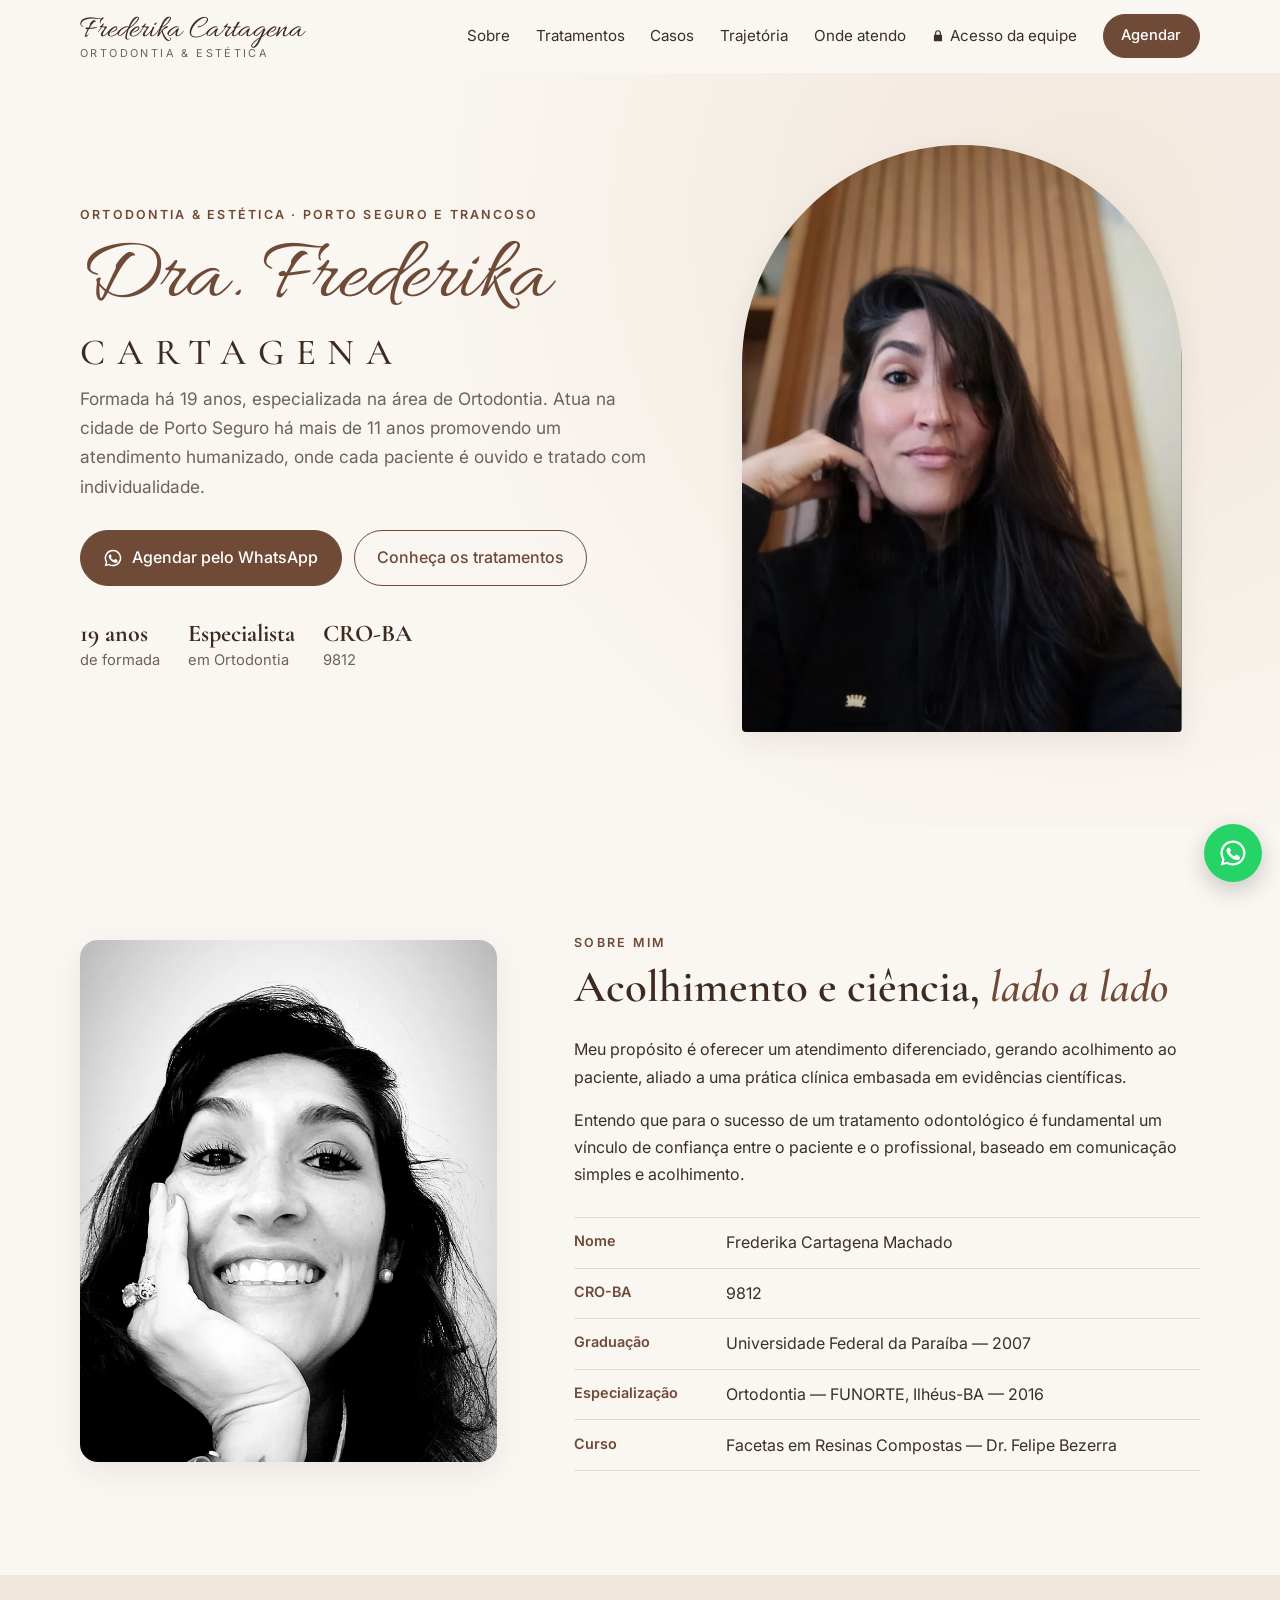
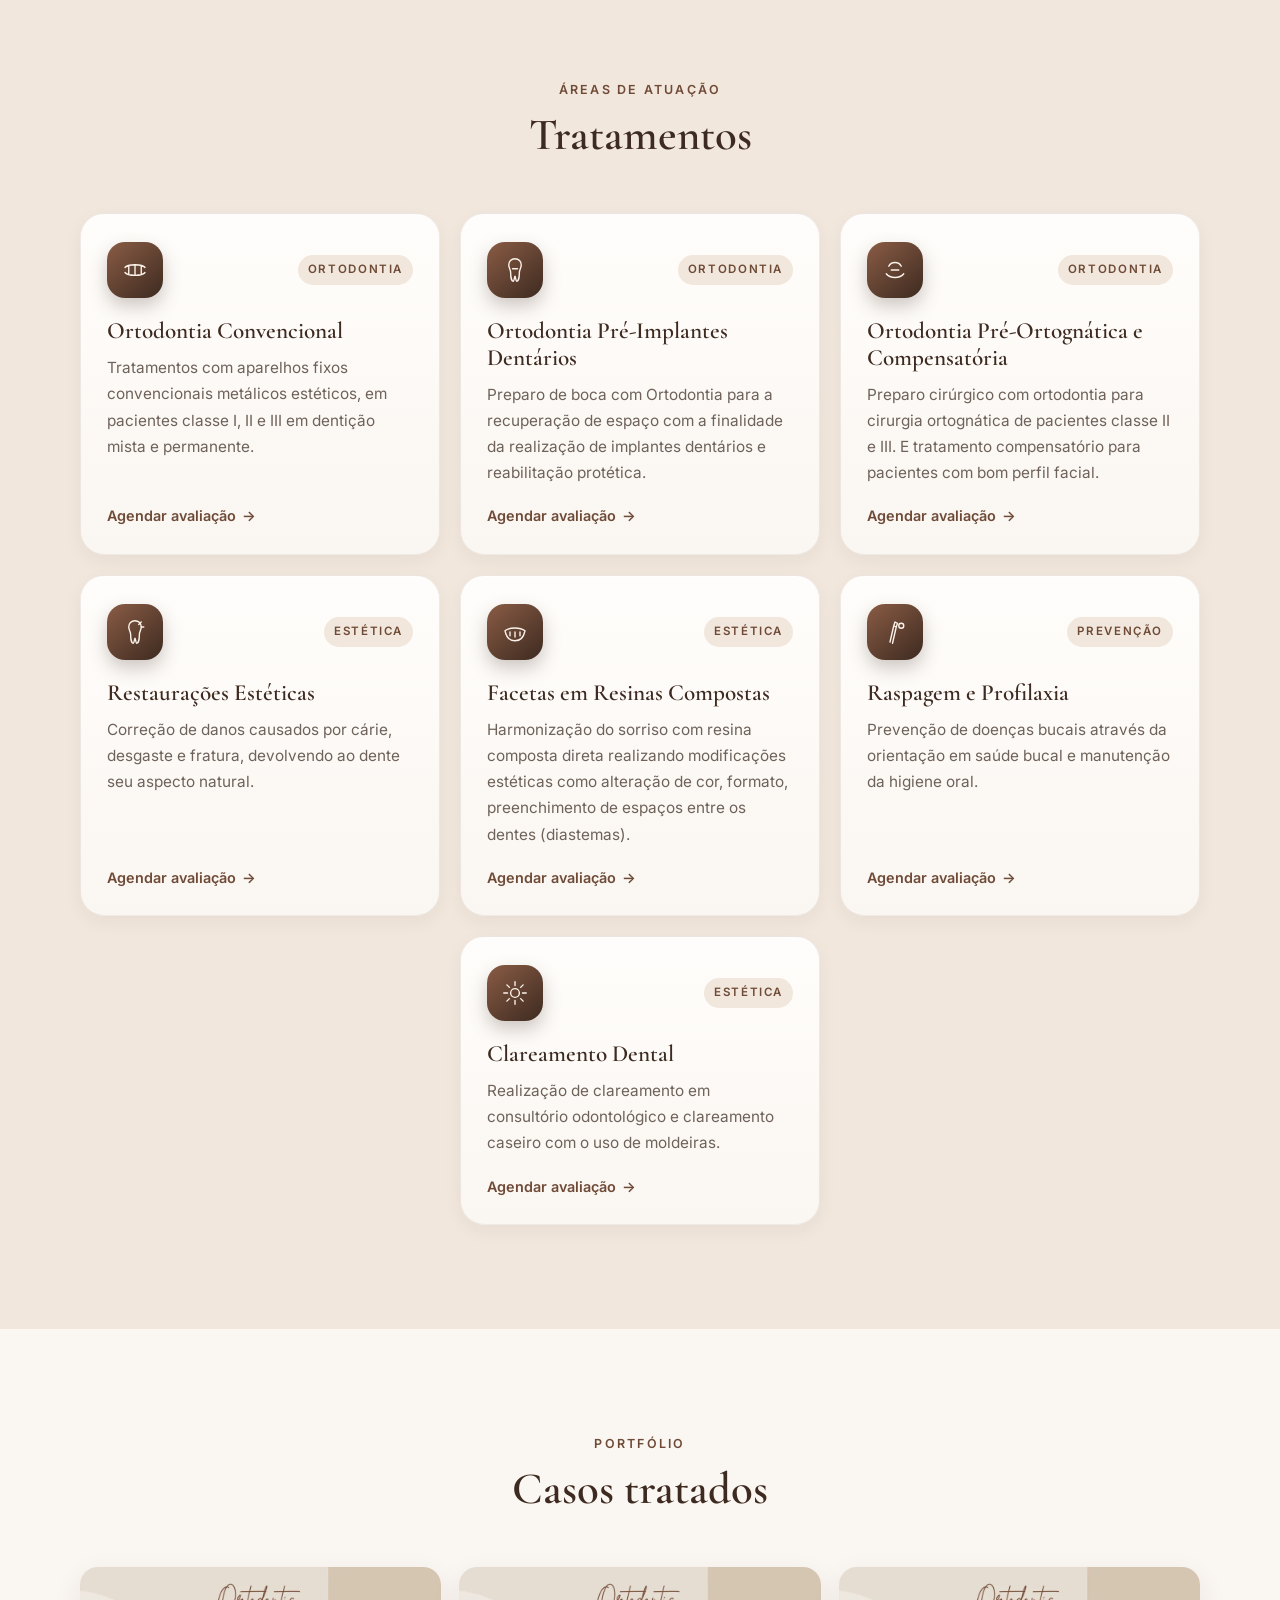
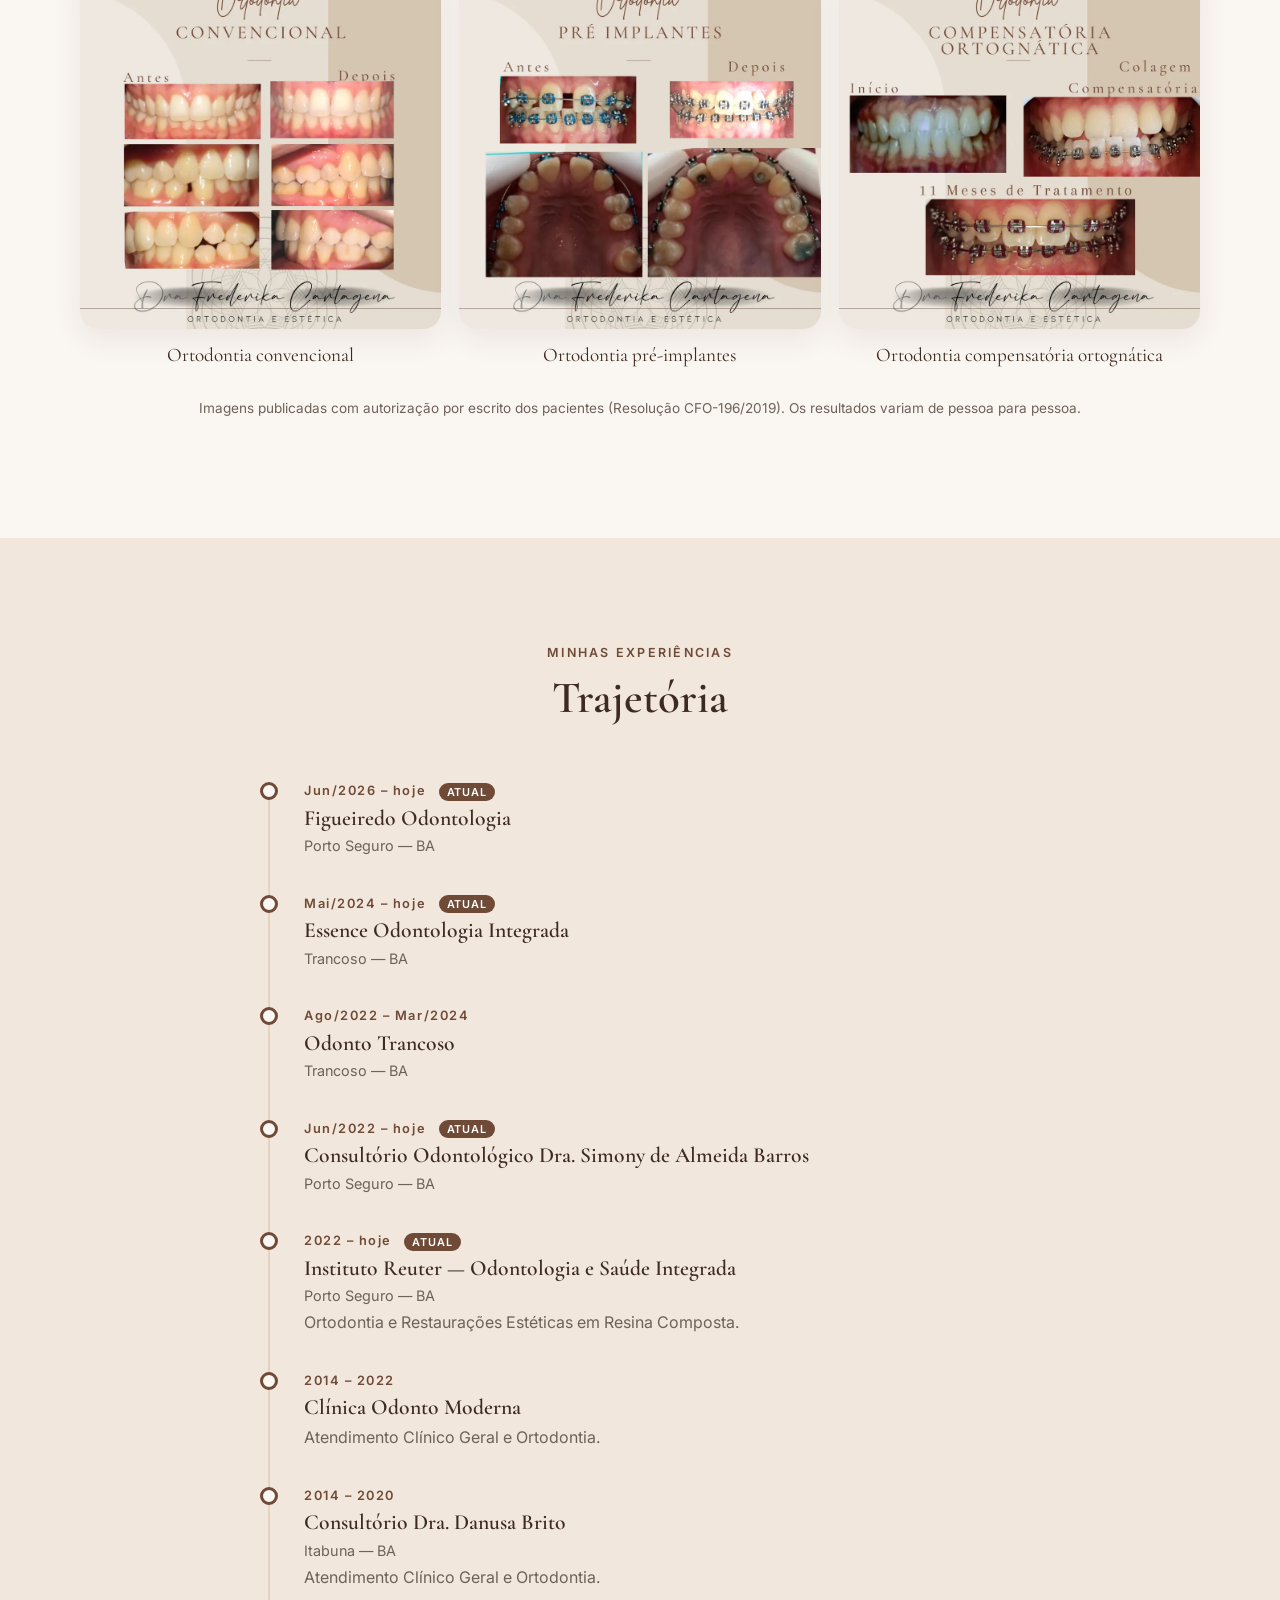
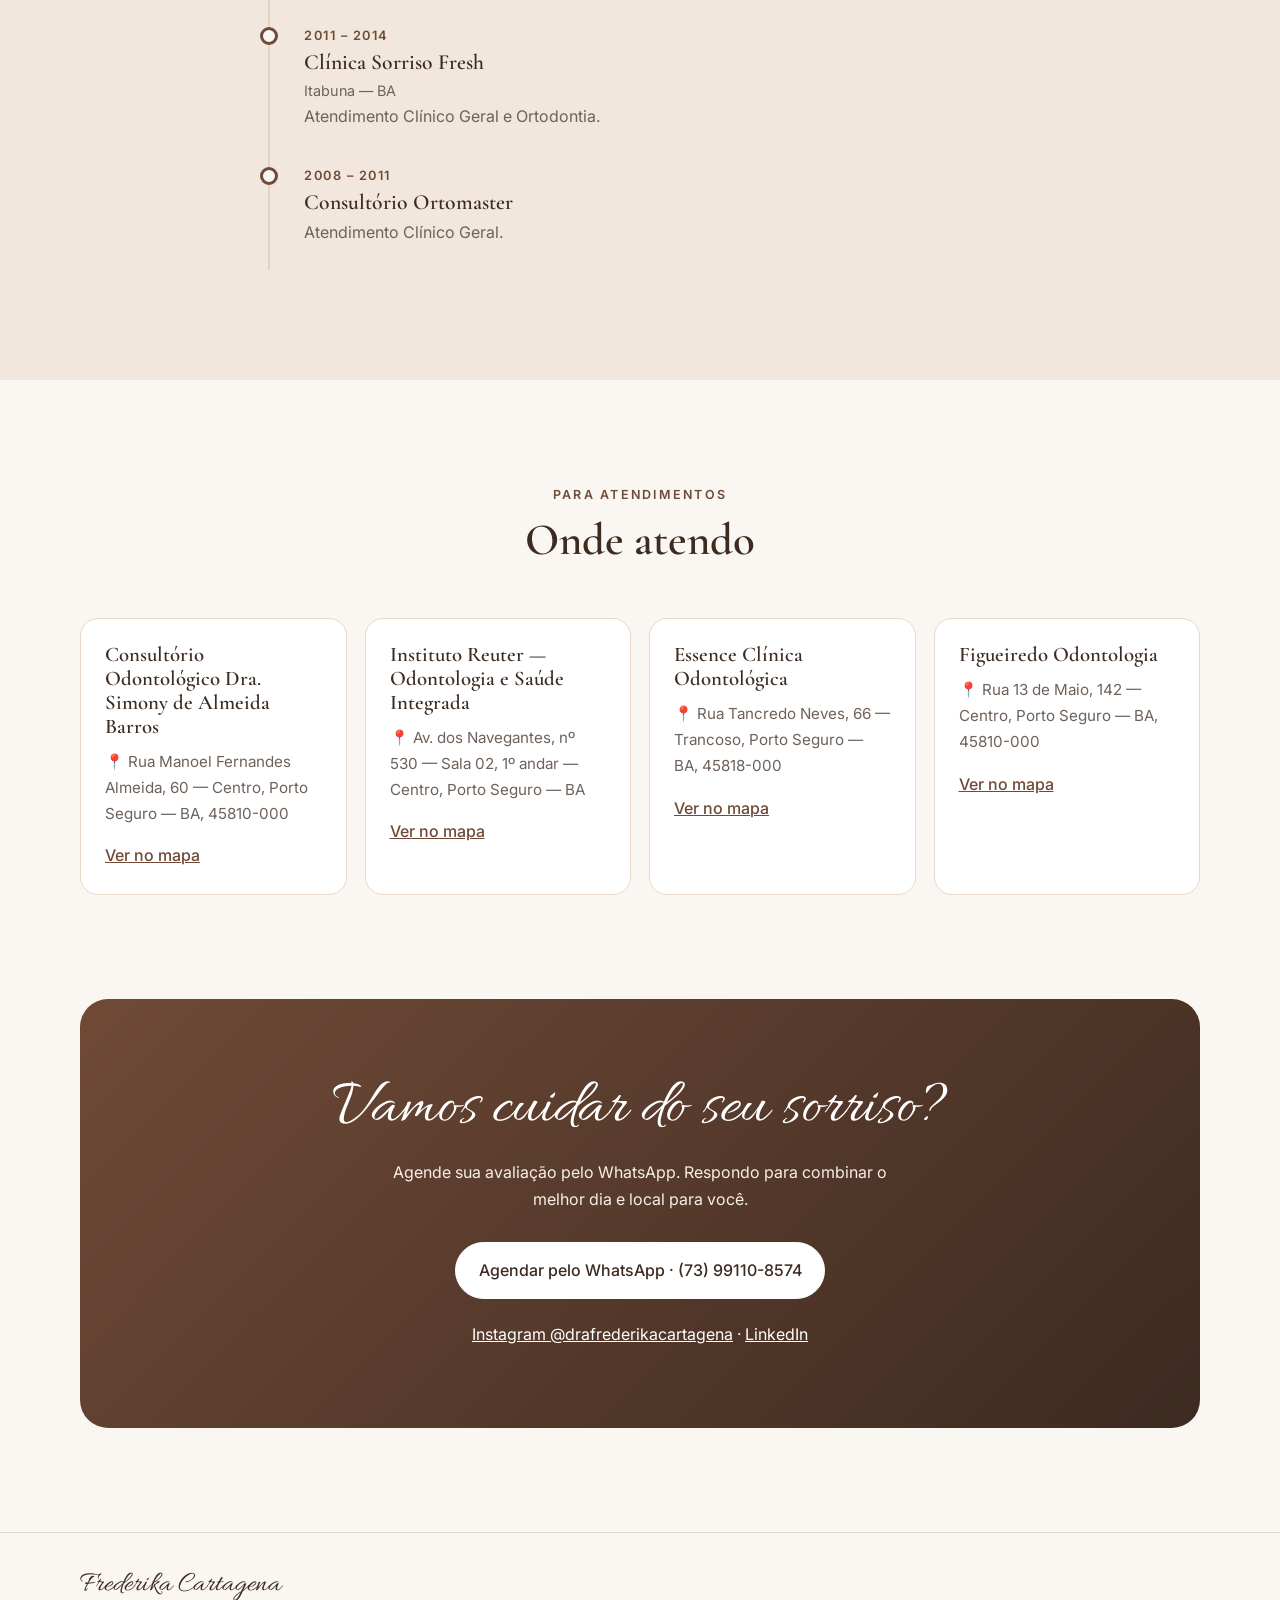
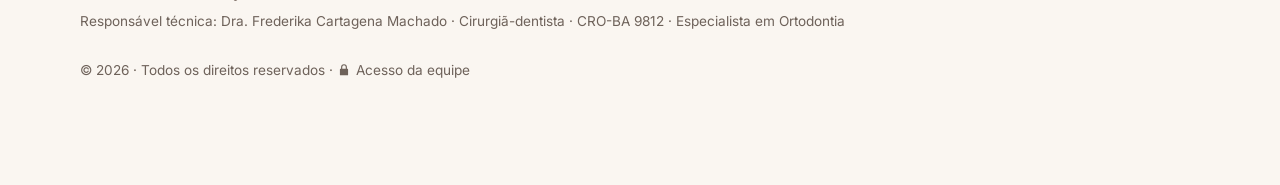
==== index.html @ 62ea7828 "Trajetória: Figueiredo Odontologia; sem telefone do Instituto Reuter" ====
<!doctype html>
<html lang="pt-BR">
  <head>
    <meta charset="utf-8" />
    <meta name="viewport" content="width=device-width, initial-scale=1" />
    <title>Dra. Frederika Cartagena — Ortodontia e Estética em Porto Seguro</title>
    <meta
      name="description"
      content="Ortodontista em Porto Seguro e Trancoso (BA). Aparelhos fixos, ortodontia pré-implantes e pré-ortognática, facetas em resina, clareamento. Atendimento humanizado. Agende pelo WhatsApp."
    />
    <link rel="canonical" href="https://www.drafrederika.com.br/" />
    <meta property="og:type" content="website" />
    <meta property="og:locale" content="pt_BR" />
    <meta property="og:title" content="Dra. Frederika Cartagena — Ortodontia e Estética" />
    <meta property="og:description" content="Atendimento humanizado em ortodontia e estética em Porto Seguro e Trancoso (BA)." />
    <meta property="og:url" content="https://www.drafrederika.com.br/" />
    <meta property="og:image" content="https://www.drafrederika.com.br/assets/img/retrato-topo.jpg" />
    <meta name="theme-color" content="#f4ece3" />
    <link rel="icon" href="favicon.svg" type="image/svg+xml" />
    <link rel="preconnect" href="https://fonts.googleapis.com" />
    <link rel="preconnect" href="https://fonts.gstatic.com" crossorigin />
    <link
      href="https://fonts.googleapis.com/css2?family=Allura&family=Cormorant+Garamond:wght@500;600&family=Inter:wght@400;500;600&display=swap"
      rel="stylesheet"
    />
    <link rel="stylesheet" href="assets/css/style.css" />
    <script type="application/ld+json">
      {
        "@context": "https://schema.org",
        "@type": "Dentist",
        "name": "Dra. Frederika Cartagena — Ortodontia e Estética",
        "url": "https://www.drafrederika.com.br/",
        "image": "https://www.drafrederika.com.br/assets/img/retrato-topo.jpg",
        "telephone": "+55-73-99110-8574",
        "areaServed": ["Porto Seguro - BA", "Trancoso - BA"],
        "medicalSpecialty": "Orthodontic",
        "sameAs": [
          "https://www.instagram.com/drafrederikacartagena/",
          "https://www.linkedin.com/in/frederika-cartagena-machado-b78414239"
        ]
      }
    </script>
  </head>
  <body>
    <a class="skip" href="#conteudo">Pular para o conteúdo</a>

    <header class="topo" id="topo">
      <div class="container topo__linha">
        <a href="#inicio" class="marca" aria-label="Dra. Frederika Cartagena — início">
          <span class="marca__nome">Frederika Cartagena</span>
          <span class="marca__area">Ortodontia &amp; Estética</span>
        </a>
        <button class="menu-botao" aria-expanded="false" aria-controls="menu" aria-label="Abrir menu">
          <span></span><span></span><span></span>
        </button>
        <nav id="menu" class="menu" aria-label="Menu principal">
          <a href="#sobre">Sobre</a>
          <a href="#tratamentos">Tratamentos</a>
          <a href="#casos">Casos</a>
          <a href="#trajetoria">Trajetória</a>
          <a href="#onde-atendo">Onde atendo</a>
          <a class="menu__equipe" href="https://app.drafrederika.com.br" title="Sistema interno do consultório"><svg aria-hidden="true" viewBox="0 0 24 24" class="icone-cadeado"><path d="M7 10V7a5 5 0 0 1 10 0v3h1a1 1 0 0 1 1 1v9a1 1 0 0 1-1 1H6a1 1 0 0 1-1-1v-9a1 1 0 0 1 1-1h1Zm2 0h6V7a3 3 0 0 0-6 0v3Z"/></svg><span>Acesso da equipe</span></a>
          <a class="botao botao--pequeno" href="https://wa.me/5573991108574?text=Ol%C3%A1%2C%20Dra.%20Frederika!%20Gostaria%20de%20agendar%20uma%20avalia%C3%A7%C3%A3o." target="_blank" rel="noopener">Agendar</a>
        </nav>
      </div>
    </header>

    <main id="conteudo">
      <!-- Início -->
      <section class="hero" id="inicio">
        <div class="container hero__grade">
          <div class="hero__texto">
            <p class="sobretitulo">Ortodontia &amp; Estética · Porto Seguro e Trancoso</p>
            <h1>
              <span class="script">Dra. Frederika</span>
              <span class="hero__sobrenome">Cartagena</span>
            </h1>
            <p class="hero__lead">
              Formada há 19 anos, especializada na área de Ortodontia. Atua na cidade de Porto Seguro há mais de 11 anos
              promovendo um atendimento humanizado, onde cada paciente é ouvido e tratado com individualidade.
            </p>
            <div class="hero__acoes">
              <a class="botao" href="https://wa.me/5573991108574?text=Ol%C3%A1%2C%20Dra.%20Frederika!%20Gostaria%20de%20agendar%20uma%20avalia%C3%A7%C3%A3o." target="_blank" rel="noopener">
                <svg aria-hidden="true" viewBox="0 0 24 24"><path d="M12 2a10 10 0 0 0-8.6 15.1L2 22l5-1.3A10 10 0 1 0 12 2Zm0 18.2a8.2 8.2 0 0 1-4.2-1.1l-.3-.2-3 .8.8-2.9-.2-.3A8.2 8.2 0 1 1 12 20.2Zm4.5-6.1c-.2-.1-1.5-.7-1.7-.8-.2-.1-.4-.1-.6.1l-.8 1c-.1.2-.3.2-.5.1a6.7 6.7 0 0 1-3.3-2.9c-.2-.4.2-.4.7-1.3.1-.2 0-.3 0-.4l-.8-1.8c-.2-.5-.4-.4-.6-.4h-.5a1 1 0 0 0-.7.3 3 3 0 0 0-.9 2.2 5.2 5.2 0 0 0 1.1 2.8 11.9 11.9 0 0 0 4.6 4c1.7.7 2.3.8 3.2.7.5-.1 1.5-.6 1.8-1.2.2-.6.2-1.1.1-1.2l-.4-.2Z" /></svg>
                Agendar pelo WhatsApp
              </a>
              <a class="botao botao--contorno" href="#tratamentos">Conheça os tratamentos</a>
            </div>
            <ul class="selos" aria-label="Destaques">
              <li><strong>19 anos</strong> de formada</li>
              <li><strong>Especialista</strong> em Ortodontia</li>
              <li><strong>CRO-BA</strong> 9812</li>
            </ul>
          </div>
          <figure class="hero__foto">
            <picture>
              <source srcset="assets/img/retrato-topo.webp" type="image/webp" />
              <img src="assets/img/retrato-topo.jpg" alt="Dra. Frederika Cartagena sorrindo" width="900" height="1203" fetchpriority="high" />
            </picture>
          </figure>
        </div>
      </section>

      <!-- Sobre -->
      <section class="secao" id="sobre">
        <div class="container sobre__grade">
          <figure class="sobre__foto">
            <img src="assets/img/retrato-sobre.webp" alt="Retrato em preto e branco da Dra. Frederika" width="800" height="1316" loading="lazy" />
          </figure>
          <div>
            <p class="sobretitulo">Sobre mim</p>
            <h2>Acolhimento e ciência, <em>lado a lado</em></h2>
            <p>
              Meu propósito é oferecer um atendimento diferenciado, gerando acolhimento ao paciente, aliado a uma prática
              clínica embasada em evidências científicas.
            </p>
            <p>
              Entendo que para o sucesso de um tratamento odontológico é fundamental um vínculo de confiança entre o
              paciente e o profissional, baseado em comunicação simples e acolhimento.
            </p>
            <dl class="credenciais">
              <div><dt>Nome</dt><dd>Frederika Cartagena Machado</dd></div>
              <div><dt>CRO-BA</dt><dd>9812</dd></div>
              <div><dt>Graduação</dt><dd>Universidade Federal da Paraíba — 2007</dd></div>
              <div><dt>Especialização</dt><dd>Ortodontia — FUNORTE, Ilhéus-BA — 2016</dd></div>
              <div><dt>Curso</dt><dd>Facetas em Resinas Compostas — Dr. Felipe Bezerra</dd></div>
            </dl>
          </div>
        </div>
      </section>

      <!-- Tratamentos -->
      <section class="secao secao--areia" id="tratamentos">
        <div class="container">
          <header class="secao__cabecalho">
            <p class="sobretitulo">Áreas de atuação</p>
            <h2>Tratamentos</h2>
          </header>
          <ul class="cartoes">
            <li class="cartao">
              <div class="cartao__topo">
                <span class="cartao__chip"><svg class="cartao__icone" aria-hidden="true" viewBox="0 0 48 48"><path d="M8 20c4-6 28-6 32 0M8 28c4 6 28 6 32 0M14 18v12M24 17v14M34 18v12" /></svg></span>
                <span class="cartao__tag">Ortodontia</span>
              </div>
              <h3>Ortodontia Convencional</h3>
              <p>Tratamentos com aparelhos fixos convencionais metálicos estéticos, em pacientes classe I, II e III em dentição mista e permanente.</p>
              <a class="cartao__link" href="https://wa.me/5573991108574?text=Ol%C3%A1%2C%20Dra.%20Frederika%21%20Gostaria%20de%20agendar%20uma%20avalia%C3%A7%C3%A3o%20para%20Ortodontia%20Convencional." target="_blank" rel="noopener">Agendar avaliação <span aria-hidden="true">→</span></a>
            </li>
            <li class="cartao">
              <div class="cartao__topo">
                <span class="cartao__chip"><svg class="cartao__icone" aria-hidden="true" viewBox="0 0 48 48"><path d="M24 6c-6 0-10 4-10 10 0 5 3 7 3 12 0 8 2 14 4 14s2-8 3-8 1 8 3 8 4-6 4-14c0-5 3-7 3-12 0-6-4-10-10-10Z" /><path d="M20 22h8" /></svg></span>
                <span class="cartao__tag">Ortodontia</span>
              </div>
              <h3>Ortodontia Pré-Implantes Dentários</h3>
              <p>Preparo de boca com Ortodontia para a recuperação de espaço com a finalidade da realização de implantes dentários e reabilitação protética.</p>
              <a class="cartao__link" href="https://wa.me/5573991108574?text=Ol%C3%A1%2C%20Dra.%20Frederika%21%20Gostaria%20de%20agendar%20uma%20avalia%C3%A7%C3%A3o%20para%20Ortodontia%20Pr%C3%A9-Implantes%20Dent%C3%A1rios." target="_blank" rel="noopener">Agendar avaliação <span aria-hidden="true">→</span></a>
            </li>
            <li class="cartao">
              <div class="cartao__topo">
                <span class="cartao__chip"><svg class="cartao__icone" aria-hidden="true" viewBox="0 0 48 48"><path d="M10 30c6 8 22 8 28 0M14 18c2-4 6-6 10-6s8 2 10 6M18 24h12" /></svg></span>
                <span class="cartao__tag">Ortodontia</span>
              </div>
              <h3>Ortodontia Pré-Ortognática e Compensatória</h3>
              <p>Preparo cirúrgico com ortodontia para cirurgia ortognática de pacientes classe II e III. E tratamento compensatório para pacientes com bom perfil facial.</p>
              <a class="cartao__link" href="https://wa.me/5573991108574?text=Ol%C3%A1%2C%20Dra.%20Frederika%21%20Gostaria%20de%20agendar%20uma%20avalia%C3%A7%C3%A3o%20para%20Ortodontia%20Pr%C3%A9-Ortogn%C3%A1tica%20e%20Compensat%C3%B3ria." target="_blank" rel="noopener">Agendar avaliação <span aria-hidden="true">→</span></a>
            </li>
            <li class="cartao">
              <div class="cartao__topo">
                <span class="cartao__chip"><svg class="cartao__icone" aria-hidden="true" viewBox="0 0 48 48"><path d="M24 6c-6 0-10 4-10 10 0 5 3 7 3 12 0 8 2 14 4 14s2-8 3-8 1 8 3 8 4-6 4-14c0-5 3-7 3-12 0-6-4-10-10-10Z" /><path d="M30 12l4-4M34 16h4" /></svg></span>
                <span class="cartao__tag">Estética</span>
              </div>
              <h3>Restaurações Estéticas</h3>
              <p>Correção de danos causados por cárie, desgaste e fratura, devolvendo ao dente seu aspecto natural.</p>
              <a class="cartao__link" href="https://wa.me/5573991108574?text=Ol%C3%A1%2C%20Dra.%20Frederika%21%20Gostaria%20de%20agendar%20uma%20avalia%C3%A7%C3%A3o%20para%20Restaura%C3%A7%C3%B5es%20Est%C3%A9ticas." target="_blank" rel="noopener">Agendar avaliação <span aria-hidden="true">→</span></a>
            </li>
            <li class="cartao">
              <div class="cartao__topo">
                <span class="cartao__chip"><svg class="cartao__icone" aria-hidden="true" viewBox="0 0 48 48"><path d="M8 22c8-6 24-6 32 0-2 10-8 16-16 16S10 32 8 22Z" /><path d="M16 24v6M24 24v8M32 24v6" /></svg></span>
                <span class="cartao__tag">Estética</span>
              </div>
              <h3>Facetas em Resinas Compostas</h3>
              <p>Harmonização do sorriso com resina composta direta realizando modificações estéticas como alteração de cor, formato, preenchimento de espaços entre os dentes (diastemas).</p>
              <a class="cartao__link" href="https://wa.me/5573991108574?text=Ol%C3%A1%2C%20Dra.%20Frederika%21%20Gostaria%20de%20agendar%20uma%20avalia%C3%A7%C3%A3o%20para%20Facetas%20em%20Resinas%20Compostas." target="_blank" rel="noopener">Agendar avaliação <span aria-hidden="true">→</span></a>
            </li>
            <li class="cartao">
              <div class="cartao__topo">
                <span class="cartao__chip"><svg class="cartao__icone" aria-hidden="true" viewBox="0 0 48 48"><path d="M16 40l6-26 4 2-6 26M22 14l2-6 4 2-2 6" /><circle cx="34" cy="14" r="4" /></svg></span>
                <span class="cartao__tag">Prevenção</span>
              </div>
              <h3>Raspagem e Profilaxia</h3>
              <p>Prevenção de doenças bucais através da orientação em saúde bucal e manutenção da higiene oral.</p>
              <a class="cartao__link" href="https://wa.me/5573991108574?text=Ol%C3%A1%2C%20Dra.%20Frederika%21%20Gostaria%20de%20agendar%20uma%20avalia%C3%A7%C3%A3o%20para%20Raspagem%20e%20Profilaxia." target="_blank" rel="noopener">Agendar avaliação <span aria-hidden="true">→</span></a>
            </li>
            <li class="cartao">
              <div class="cartao__topo">
                <span class="cartao__chip"><svg class="cartao__icone" aria-hidden="true" viewBox="0 0 48 48"><path d="M24 6v6M24 36v6M6 24h6M36 24h6M11 11l4 4M33 33l4 4M37 11l-4 4M15 33l-4 4" /><circle cx="24" cy="24" r="7" /></svg></span>
                <span class="cartao__tag">Estética</span>
              </div>
              <h3>Clareamento Dental</h3>
              <p>Realização de clareamento em consultório odontológico e clareamento caseiro com o uso de moldeiras.</p>
              <a class="cartao__link" href="https://wa.me/5573991108574?text=Ol%C3%A1%2C%20Dra.%20Frederika%21%20Gostaria%20de%20agendar%20uma%20avalia%C3%A7%C3%A3o%20para%20Clareamento%20Dental." target="_blank" rel="noopener">Agendar avaliação <span aria-hidden="true">→</span></a>
            </li>
          </ul>
        </div>
      </section>

      <!-- Casos -->
      <section class="secao" id="casos">
        <div class="container">
          <header class="secao__cabecalho">
            <p class="sobretitulo">Portfólio</p>
            <h2>Casos tratados</h2>
          </header>
          <div class="galeria">
            <figure>
              <img src="assets/img/caso-1.webp" alt="Antes e depois — Ortodontia convencional" width="900" height="900" loading="lazy" />
              <figcaption>Ortodontia convencional</figcaption>
            </figure>
            <figure>
              <img src="assets/img/caso-2.webp" alt="Antes e depois — Ortodontia pré-implantes" width="900" height="900" loading="lazy" />
              <figcaption>Ortodontia pré-implantes</figcaption>
            </figure>
            <figure>
              <img src="assets/img/caso-3.webp" alt="Início e 11 meses de tratamento — Ortodontia compensatória ortognática" width="900" height="900" loading="lazy" />
              <figcaption>Ortodontia compensatória ortognática</figcaption>
            </figure>
          </div>
          <p class="nota">
            Imagens publicadas com autorização por escrito dos pacientes (Resolução CFO-196/2019). Os resultados variam de
            pessoa para pessoa.
          </p>
        </div>
      </section>

      <!-- Trajetória -->
      <section class="secao secao--areia" id="trajetoria">
        <div class="container">
          <header class="secao__cabecalho">
            <p class="sobretitulo">Minhas experiências</p>
            <h2>Trajetória</h2>
          </header>
          <ol class="linha-tempo">
            <li><span class="linha-tempo__ano">Jun/2026 – hoje <span class="linha-tempo__atual">Atual</span></span><h3>Figueiredo Odontologia</h3><p class="linha-tempo__local">Porto Seguro — BA</p></li>
            <li><span class="linha-tempo__ano">Mai/2024 – hoje <span class="linha-tempo__atual">Atual</span></span><h3>Essence Odontologia Integrada</h3><p class="linha-tempo__local">Trancoso — BA</p></li>
            <li><span class="linha-tempo__ano">Ago/2022 – Mar/2024</span><h3>Odonto Trancoso</h3><p class="linha-tempo__local">Trancoso — BA</p></li>
            <li><span class="linha-tempo__ano">Jun/2022 – hoje <span class="linha-tempo__atual">Atual</span></span><h3>Consultório Odontológico Dra. Simony de Almeida Barros</h3><p class="linha-tempo__local">Porto Seguro — BA</p></li>
            <li><span class="linha-tempo__ano">2022 – hoje <span class="linha-tempo__atual">Atual</span></span><h3>Instituto Reuter — Odontologia e Saúde Integrada</h3><p class="linha-tempo__local">Porto Seguro — BA</p><p>Ortodontia e Restaurações Estéticas em Resina Composta.</p></li>
            <li><span class="linha-tempo__ano">2014 – 2022</span><h3>Clínica Odonto Moderna</h3><p>Atendimento Clínico Geral e Ortodontia.</p></li>
            <li><span class="linha-tempo__ano">2014 – 2020</span><h3>Consultório Dra. Danusa Brito</h3><p class="linha-tempo__local">Itabuna — BA</p><p>Atendimento Clínico Geral e Ortodontia.</p></li>
            <li><span class="linha-tempo__ano">2011 – 2014</span><h3>Clínica Sorriso Fresh</h3><p class="linha-tempo__local">Itabuna — BA</p><p>Atendimento Clínico Geral e Ortodontia.</p></li>
            <li><span class="linha-tempo__ano">2008 – 2011</span><h3>Consultório Ortomaster</h3><p>Atendimento Clínico Geral.</p></li>
          </ol>
        </div>
      </section>

      <!-- Onde atendo -->
      <section class="secao" id="onde-atendo">
        <div class="container">
          <header class="secao__cabecalho">
            <p class="sobretitulo">Para atendimentos</p>
            <h2>Onde atendo</h2>
          </header>
          <ul class="clinicas">
            <li class="clinica">
              <h3>Consultório Odontológico Dra. Simony de Almeida Barros</h3>
              <p class="clinica__local">Rua Manoel Fernandes Almeida, 60 — Centro, Porto Seguro — BA, 45810-000</p>
              <a class="clinica__mapa" href="https://www.google.com/maps/search/?api=1&amp;query=Rua+Manoel+Fernandes+Almeida,+60,+Centro,+Porto+Seguro+BA" target="_blank" rel="noopener">Ver no mapa</a>
            </li>
            <li class="clinica">
              <h3>Instituto Reuter — Odontologia e Saúde Integrada</h3>
              <p class="clinica__local">Av. dos Navegantes, nº 530 — Sala 02, 1º andar — Centro, Porto Seguro — BA</p>
              <a class="clinica__mapa" href="https://www.google.com/maps/search/?api=1&amp;query=Av.+dos+Navegantes,+530,+Centro,+Porto+Seguro+BA" target="_blank" rel="noopener">Ver no mapa</a>
            </li>
            <li class="clinica">
              <h3>Essence Clínica Odontológica</h3>
              <p class="clinica__local">Rua Tancredo Neves, 66 — Trancoso, Porto Seguro — BA, 45818-000</p>
              <a class="clinica__mapa" href="https://www.google.com/maps/search/?api=1&amp;query=Rua+Tancredo+Neves,+66,+Trancoso,+Porto+Seguro+BA" target="_blank" rel="noopener">Ver no mapa</a>
            </li>
            <li class="clinica">
              <h3>Figueiredo Odontologia</h3>
              <p class="clinica__local">Rua 13 de Maio, 142 — Centro, Porto Seguro — BA, 45810-000</p>
              <a class="clinica__mapa" href="https://www.google.com/maps/search/?api=1&amp;query=Rua+13+de+Maio,+142,+Centro,+Porto+Seguro+BA" target="_blank" rel="noopener">Ver no mapa</a>
            </li>
          </ul>
        </div>
      </section>

      <!-- Chamada final -->
      <section class="chamada">
        <div class="container chamada__caixa">
          <h2><span class="script">Vamos cuidar do seu sorriso?</span></h2>
          <p>Agende sua avaliação pelo WhatsApp. Respondo para combinar o melhor dia e local para você.</p>
          <a class="botao botao--claro" href="https://wa.me/5573991108574?text=Ol%C3%A1%2C%20Dra.%20Frederika!%20Gostaria%20de%20agendar%20uma%20avalia%C3%A7%C3%A3o." target="_blank" rel="noopener">Agendar pelo WhatsApp · (73) 99110-8574</a>
          <p class="chamada__redes">
            <a href="https://www.instagram.com/drafrederikacartagena/" target="_blank" rel="noopener">Instagram @drafrederikacartagena</a>
            ·
            <a href="https://www.linkedin.com/in/frederika-cartagena-machado-b78414239" target="_blank" rel="noopener">LinkedIn</a>
          </p>
        </div>
      </section>
    </main>

    <footer class="rodape">
      <div class="container rodape__linha">
        <p>
          <span class="script rodape__nome">Frederika Cartagena</span><br />
          Responsável técnica: Dra. Frederika Cartagena Machado · Cirurgiã-dentista · CRO-BA 9812 · Especialista em
          Ortodontia
        </p>
        <p>
          © <span data-ano>2026</span> · Todos os direitos reservados ·
          <a class="rodape__equipe" href="https://app.drafrederika.com.br"><svg aria-hidden="true" viewBox="0 0 24 24" class="icone-cadeado"><path d="M7 10V7a5 5 0 0 1 10 0v3h1a1 1 0 0 1 1 1v9a1 1 0 0 1-1 1H6a1 1 0 0 1-1-1v-9a1 1 0 0 1 1-1h1Zm2 0h6V7a3 3 0 0 0-6 0v3Z"/></svg>Acesso da equipe</a>
        </p>
      </div>
    </footer>

    <a class="whats-flutuante" href="https://wa.me/5573991108574?text=Ol%C3%A1%2C%20Dra.%20Frederika!%20Gostaria%20de%20agendar%20uma%20avalia%C3%A7%C3%A3o." target="_blank" rel="noopener" aria-label="Agendar pelo WhatsApp">
      <svg aria-hidden="true" viewBox="0 0 24 24"><path d="M12 2a10 10 0 0 0-8.6 15.1L2 22l5-1.3A10 10 0 1 0 12 2Zm0 18.2a8.2 8.2 0 0 1-4.2-1.1l-.3-.2-3 .8.8-2.9-.2-.3A8.2 8.2 0 1 1 12 20.2Zm4.5-6.1c-.2-.1-1.5-.7-1.7-.8-.2-.1-.4-.1-.6.1l-.8 1c-.1.2-.3.2-.5.1a6.7 6.7 0 0 1-3.3-2.9c-.2-.4.2-.4.7-1.3.1-.2 0-.3 0-.4l-.8-1.8c-.2-.5-.4-.4-.6-.4h-.5a1 1 0 0 0-.7.3 3 3 0 0 0-.9 2.2 5.2 5.2 0 0 0 1.1 2.8 11.9 11.9 0 0 0 4.6 4c1.7.7 2.3.8 3.2.7.5-.1 1.5-.6 1.8-1.2.2-.6.2-1.1.1-1.2l-.4-.2Z" /></svg>
    </a>

    <script src="assets/js/main.js" defer></script>
  </body>
</html>
---- assets/css/style.css ----
/* Site da Dra. Frederika Cartagena — tons de areia e terracota, como as artes do Instagram dela. */
:root {
  --creme: #faf6f1;
  --areia: #f1e7dc;
  --areia-escura: #e2d2bf;
  --cafe: #6f4a37;
  --cafe-escuro: #3d2a20;
  --texto: #3a2f29;
  --texto-suave: #6e625a;
  --linha: #e6d9cb;
  --raio: 18px;
  --sombra: 0 10px 30px rgb(61 42 32 / 0.08);
  --fonte-titulo: "Cormorant Garamond", Georgia, serif;
  --fonte-script: "Allura", cursive;
  --fonte-texto: "Inter", system-ui, -apple-system, "Segoe UI", sans-serif;
}

*,
*::before,
*::after {
  box-sizing: border-box;
}

html {
  scroll-behavior: smooth;
  scroll-padding-top: 84px;
}

@media (prefers-reduced-motion: reduce) {
  html {
    scroll-behavior: auto;
  }
}

body {
  margin: 0;
  background: var(--creme);
  color: var(--texto);
  font: 400 16px/1.7 var(--fonte-texto);
  -webkit-font-smoothing: antialiased;
}

img {
  display: block;
  max-width: 100%;
  height: auto;
}

a {
  color: var(--cafe);
}

h1,
h2,
h3 {
  font-family: var(--fonte-titulo);
  font-weight: 600;
  color: var(--cafe-escuro);
  line-height: 1.15;
  margin: 0 0 0.5em;
}

h2 {
  font-size: clamp(2rem, 4vw, 2.8rem);
}

h2 em {
  font-style: italic;
  color: var(--cafe);
}

h3 {
  font-size: 1.35rem;
}

p {
  margin: 0 0 1em;
}

.container {
  width: min(1120px, 100% - 40px);
  margin-inline: auto;
}

.script {
  font-family: var(--fonte-script);
  font-weight: 400;
}

.sobretitulo {
  margin: 0 0 0.6rem;
  font-size: 0.78rem;
  font-weight: 600;
  letter-spacing: 0.18em;
  text-transform: uppercase;
  color: var(--cafe);
}

.skip {
  position: absolute;
  left: -999px;
}
.skip:focus {
  left: 16px;
  top: 16px;
  z-index: 100;
  background: #fff;
  padding: 8px 12px;
  border-radius: 8px;
}

/* ───────── Botões ───────── */
.botao {
  display: inline-flex;
  align-items: center;
  gap: 0.55rem;
  padding: 0.85rem 1.4rem;
  border-radius: 999px;
  background: var(--cafe);
  color: #fff;
  font-weight: 500;
  text-decoration: none;
  border: 1px solid var(--cafe);
  transition:
    transform 0.2s,
    background 0.2s;
}
.botao:hover {
  background: var(--cafe-escuro);
  transform: translateY(-1px);
}
.botao svg {
  width: 20px;
  height: 20px;
  fill: currentColor;
}
.botao--contorno {
  background: transparent;
  color: var(--cafe);
}
.botao--contorno:hover {
  background: var(--areia);
}
.botao--pequeno {
  padding: 0.5rem 1.1rem;
  font-size: 0.92rem;
}
.botao--claro {
  background: #fff;
  color: var(--cafe-escuro);
  border-color: #fff;
}
.botao--claro:hover {
  background: var(--areia);
}

/* ───────── Topo ───────── */
.topo {
  position: sticky;
  top: 0;
  z-index: 50;
  background: rgb(250 246 241 / 0.92);
  backdrop-filter: blur(10px);
  border-bottom: 1px solid transparent;
  transition: border-color 0.2s;
}
.topo.rolou {
  border-color: var(--linha);
}
.topo__linha {
  display: flex;
  align-items: center;
  justify-content: space-between;
  min-height: 72px;
}
.marca {
  text-decoration: none;
  line-height: 1;
}
.marca__nome {
  display: block;
  font-family: var(--fonte-script);
  font-size: 2rem;
  color: var(--cafe-escuro);
}
.marca__area {
  display: block;
  font-size: 0.68rem;
  letter-spacing: 0.22em;
  text-transform: uppercase;
  color: var(--texto-suave);
  margin-top: 2px;
}
.menu {
  display: flex;
  align-items: center;
  gap: 1.6rem;
}
.menu a:not(.botao) {
  text-decoration: none;
  color: var(--texto);
  font-size: 0.95rem;
}
.menu a:not(.botao):hover {
  color: var(--cafe);
}
.menu-botao {
  display: none;
  background: none;
  border: 0;
  padding: 10px;
  cursor: pointer;
}
.menu-botao span {
  display: block;
  width: 24px;
  height: 2px;
  margin: 5px 0;
  background: var(--cafe-escuro);
  transition: transform 0.2s;
}

@media (max-width: 1080px) {
  .menu-botao {
    display: block;
  }
  .menu {
    position: absolute;
    inset: 72px 0 auto 0;
    flex-direction: column;
    align-items: stretch;
    gap: 0;
    background: var(--creme);
    border-bottom: 1px solid var(--linha);
    padding: 8px 20px 20px;
    display: none;
  }
  .menu.aberto {
    display: flex;
  }
  .menu a:not(.botao) {
    padding: 12px 0;
    border-bottom: 1px solid var(--linha);
  }
  .menu .botao {
    margin-top: 14px;
    justify-content: center;
  }
}

/* ───────── Início ───────── */
.hero {
  padding: clamp(32px, 6vw, 72px) 0 clamp(48px, 8vw, 96px);
  background: radial-gradient(circle at 85% 20%, var(--areia) 0, transparent 55%);
}
.hero__grade {
  display: grid;
  grid-template-columns: 1.1fr 0.9fr;
  gap: clamp(32px, 5vw, 72px);
  align-items: center;
}
.hero h1 {
  margin-bottom: 0.4em;
}
.hero h1 .script {
  display: block;
  font-size: clamp(3.4rem, 8vw, 5.6rem);
  line-height: 1;
  color: var(--cafe);
}
.hero__sobrenome {
  display: block;
  font-size: clamp(1.6rem, 3.4vw, 2.3rem);
  letter-spacing: 0.32em;
  text-transform: uppercase;
  font-weight: 500;
  margin-top: 0.2em;
}
.hero__lead {
  font-size: 1.08rem;
  color: var(--texto-suave);
  max-width: 36em;
}
.hero__acoes {
  display: flex;
  flex-wrap: wrap;
  gap: 12px;
  margin: 1.8rem 0 2.2rem;
}
.selos {
  list-style: none;
  padding: 0;
  margin: 0;
  display: flex;
  flex-wrap: wrap;
  gap: 10px 28px;
  color: var(--texto-suave);
  font-size: 0.92rem;
}
.selos strong {
  display: block;
  font-family: var(--fonte-titulo);
  font-size: 1.5rem;
  color: var(--cafe-escuro);
  line-height: 1.1;
}
.hero__foto {
  margin: 0;
  justify-self: center;
  width: min(440px, 100%);
}
.hero__foto img {
  width: 100%;
  aspect-ratio: 3 / 4;
  object-fit: cover;
  object-position: 50% 30%;
  border-radius: 999px 999px var(--raio) var(--raio); /* arco, como nas artes */
  box-shadow: var(--sombra);
}

@media (max-width: 860px) {
  .hero__grade {
    grid-template-columns: 1fr;
  }
  .hero__foto {
    order: -1;
    width: min(260px, 70%);
  }
}

/* ───────── Seções ───────── */
.secao {
  padding: clamp(56px, 9vw, 104px) 0;
}
.secao--areia {
  background: var(--areia);
}
.secao__cabecalho {
  text-align: center;
  margin-bottom: clamp(28px, 5vw, 52px);
}

/* Sobre */
.sobre__grade {
  display: grid;
  grid-template-columns: 0.8fr 1.2fr;
  gap: clamp(32px, 6vw, 80px);
  align-items: center;
}
.sobre__foto {
  margin: 0;
}
.sobre__foto img {
  width: 100%;
  aspect-ratio: 4 / 5;
  object-fit: cover;
  object-position: 50% 35%;
  border-radius: var(--raio);
  box-shadow: var(--sombra);
}
.credenciais {
  margin: 1.8rem 0 0;
  display: grid;
  gap: 0;
  border-top: 1px solid var(--linha);
}
.credenciais div {
  display: grid;
  grid-template-columns: 140px 1fr;
  gap: 12px;
  padding: 0.7rem 0;
  border-bottom: 1px solid var(--linha);
}
.credenciais dt {
  font-weight: 600;
  color: var(--cafe);
  font-size: 0.9rem;
}
.credenciais dd {
  margin: 0;
}
@media (max-width: 760px) {
  .sobre__grade {
    grid-template-columns: 1fr;
  }
  .sobre__foto {
    max-width: 360px;
  }
  .credenciais div {
    grid-template-columns: 1fr;
    gap: 0;
  }
}

/* Tratamentos — cartões com faixa de cor, ícone em destaque e chamada para agendar */
.cartoes {
  list-style: none;
  margin: 0;
  padding: 0;
  display: flex;
  flex-wrap: wrap;
  justify-content: center; /* a última linha fica centralizada */
  gap: 20px;
}
.cartoes > .cartao {
  flex: 1 1 300px;
  max-width: calc((100% - 40px) / 3);
}
@media (max-width: 980px) {
  .cartoes > .cartao {
    max-width: calc((100% - 20px) / 2);
  }
}
@media (max-width: 640px) {
  .cartoes > .cartao {
    max-width: 100%;
  }
}
.cartao {
  position: relative;
  display: flex;
  flex-direction: column;
  background: linear-gradient(180deg, #fffdfb 0%, var(--creme) 100%);
  border-radius: 24px;
  padding: 28px 26px 24px;
  border: 1px solid rgb(111 74 55 / 0.1);
  box-shadow: 0 1px 0 rgb(255 255 255 / 0.8) inset, 0 6px 18px rgb(61 42 32 / 0.05);
  overflow: hidden;
  isolation: isolate;
  transition:
    transform 0.25s ease,
    box-shadow 0.25s ease,
    border-color 0.25s ease;
}
.cartao::before {
  /* brilho suave no canto, aparece ao passar o mouse */
  content: "";
  position: absolute;
  inset: -40% -40% auto auto;
  width: 220px;
  height: 220px;
  border-radius: 50%;
  background: radial-gradient(circle, rgb(196 148 112 / 0.22), transparent 70%);
  opacity: 0;
  transition: opacity 0.3s;
  z-index: -1;
}
.cartao:hover {
  transform: translateY(-4px);
  border-color: rgb(111 74 55 / 0.25);
  box-shadow: 0 18px 40px rgb(61 42 32 / 0.12);
}
.cartao:hover::before {
  opacity: 1;
}
.cartao__topo {
  display: flex;
  align-items: center;
  justify-content: space-between;
  margin-bottom: 20px;
}
.cartao__chip {
  display: grid;
  place-items: center;
  width: 56px;
  height: 56px;
  border-radius: 18px;
  background: linear-gradient(140deg, #8a5c45 0%, var(--cafe-escuro) 100%);
  box-shadow: 0 8px 18px rgb(61 42 32 / 0.25);
  transition: transform 0.25s;
}
.cartao:hover .cartao__chip {
  transform: rotate(-6deg) scale(1.05);
}
.cartao__icone {
  width: 30px;
  height: 30px;
  fill: none;
  stroke: #fbf3ea;
  stroke-width: 2.2;
  stroke-linecap: round;
  stroke-linejoin: round;
}
.cartao__tag {
  font-size: 0.72rem;
  font-weight: 600;
  letter-spacing: 0.14em;
  text-transform: uppercase;
  color: var(--cafe);
  background: var(--areia);
  padding: 5px 10px;
  border-radius: 999px;
}
.cartao h3 {
  font-size: 1.45rem;
  margin-bottom: 0.45em;
}
.cartao p {
  color: var(--texto-suave);
  margin: 0 0 18px;
  font-size: 0.96rem;
  flex: 1;
}
.cartao__link {
  align-self: flex-start;
  font-size: 0.9rem;
  font-weight: 600;
  text-decoration: none;
  color: var(--cafe);
  border-bottom: 1px solid transparent;
  transition:
    border-color 0.2s,
    gap 0.2s;
  display: inline-flex;
  gap: 6px;
}
.cartao__link:hover {
  border-color: var(--cafe);
  gap: 10px;
}

/* Casos */
.galeria {
  display: grid;
  grid-template-columns: repeat(3, 1fr);
  gap: 18px;
}
.galeria figure {
  margin: 0;
}
.galeria img {
  width: 100%;
  border-radius: var(--raio);
  box-shadow: var(--sombra);
  cursor: zoom-in;
}
.galeria figcaption {
  text-align: center;
  margin-top: 10px;
  font-family: var(--fonte-titulo);
  font-size: 1.2rem;
  color: var(--cafe-escuro);
}
.nota {
  text-align: center;
  color: var(--texto-suave);
  font-size: 0.85rem;
  margin-top: 26px;
}
@media (max-width: 760px) {
  .galeria {
    grid-template-columns: 1fr;
    max-width: 440px;
    margin-inline: auto;
  }
}
.ampliada {
  position: fixed;
  inset: 0;
  z-index: 200;
  background: rgb(30 20 15 / 0.85);
  display: grid;
  place-items: center;
  padding: 20px;
  cursor: zoom-out;
}
.ampliada img {
  max-height: 90vh;
  width: auto;
  border-radius: 12px;
}

/* Trajetória */
.linha-tempo {
  list-style: none;
  margin: 0 auto;
  padding: 0;
  max-width: 760px;
  position: relative;
}
.linha-tempo::before {
  content: "";
  position: absolute;
  left: 8px;
  top: 6px;
  bottom: 6px;
  width: 2px;
  background: var(--areia-escura);
}
.linha-tempo li {
  position: relative;
  padding: 0 0 30px 44px;
}
.linha-tempo li::before {
  content: "";
  position: absolute;
  left: 0;
  top: 6px;
  width: 18px;
  height: 18px;
  border-radius: 50%;
  background: var(--creme);
  border: 3px solid var(--cafe);
}
.linha-tempo__ano {
  font-size: 0.8rem;
  font-weight: 600;
  letter-spacing: 0.12em;
  color: var(--cafe);
}
.linha-tempo h3 {
  margin: 2px 0 4px;
}
.linha-tempo p {
  margin: 0;
  color: var(--texto-suave);
}
.linha-tempo__local {
  font-size: 0.9rem;
}
.linha-tempo__atual {
  margin-left: 8px;
  padding: 2px 8px;
  border-radius: 999px;
  background: var(--cafe);
  color: #fff;
  font-size: 0.68rem;
  letter-spacing: 0.08em;
  text-transform: uppercase;
  vertical-align: middle;
}

/* Acesso da equipe (sistema interno) */
.icone-cadeado {
  width: 14px;
  height: 14px;
  fill: currentColor;
  vertical-align: -2px;
  margin-right: 5px;
}
.menu .menu__equipe {
  display: inline-flex;
  align-items: center;
  font-size: 0.85rem;
  color: var(--texto-suave);
}
.rodape__equipe {
  color: var(--texto-suave);
  text-decoration: none;
}
.rodape__equipe:hover {
  color: var(--cafe);
}

/* Onde atendo */
.clinicas {
  list-style: none;
  margin: 0;
  padding: 0;
  display: grid;
  grid-template-columns: repeat(auto-fill, minmax(250px, 1fr));
  gap: 18px;
}
.clinica {
  border: 1px solid var(--linha);
  border-radius: var(--raio);
  padding: 24px;
  background: #fff;
}
.clinica h3 {
  font-size: 1.3rem;
}
.clinica p {
  margin: 0 0 0.4em;
  color: var(--texto-suave);
  font-size: 0.95rem;
}
.clinica__local::before {
  content: "📍 ";
}
.clinica__mapa {
  display: inline-block;
  margin-top: 0.6rem;
  font-weight: 500;
}

/* Chamada final */
.chamada {
  padding: 0 0 clamp(56px, 9vw, 104px);
}
.chamada__caixa {
  background: linear-gradient(135deg, var(--cafe) 0%, var(--cafe-escuro) 100%);
  color: #f7efe7;
  border-radius: 28px;
  padding: clamp(36px, 6vw, 64px) 24px;
  text-align: center;
}
.chamada__caixa h2 {
  color: #fff;
  font-size: clamp(2.6rem, 6vw, 4rem);
  margin-bottom: 0.2em;
}
.chamada__caixa p {
  max-width: 34em;
  margin-inline: auto;
}
.chamada__caixa .botao {
  margin: 0.8rem 0 1.4rem;
}
.chamada__redes a {
  color: #fff;
}

/* Rodapé */
.rodape {
  border-top: 1px solid var(--linha);
  padding: 28px 0 90px;
  font-size: 0.85rem;
  color: var(--texto-suave);
}
.rodape__linha {
  display: flex;
  flex-wrap: wrap;
  justify-content: space-between;
  gap: 12px;
}
.rodape__nome {
  font-size: 1.8rem;
  color: var(--cafe-escuro);
}

/* WhatsApp flutuante */
.whats-flutuante {
  position: fixed;
  right: 18px;
  bottom: 18px;
  z-index: 60;
  width: 58px;
  height: 58px;
  border-radius: 50%;
  background: #25d366;
  display: grid;
  place-items: center;
  box-shadow: 0 8px 24px rgb(0 0 0 / 0.2);
  transition: transform 0.2s;
}
.whats-flutuante:hover {
  transform: scale(1.06);
}
.whats-flutuante svg {
  width: 30px;
  height: 30px;
  fill: #fff;
}

/* Animação leve ao aparecer (desligada para quem prefere menos movimento) */
@media (prefers-reduced-motion: no-preference) {
  .revelar {
    opacity: 0;
    transform: translateY(16px);
    transition:
      opacity 0.6s ease,
      transform 0.6s ease;
  }
  .revelar.visivel {
    opacity: 1;
    transform: none;
  }
}
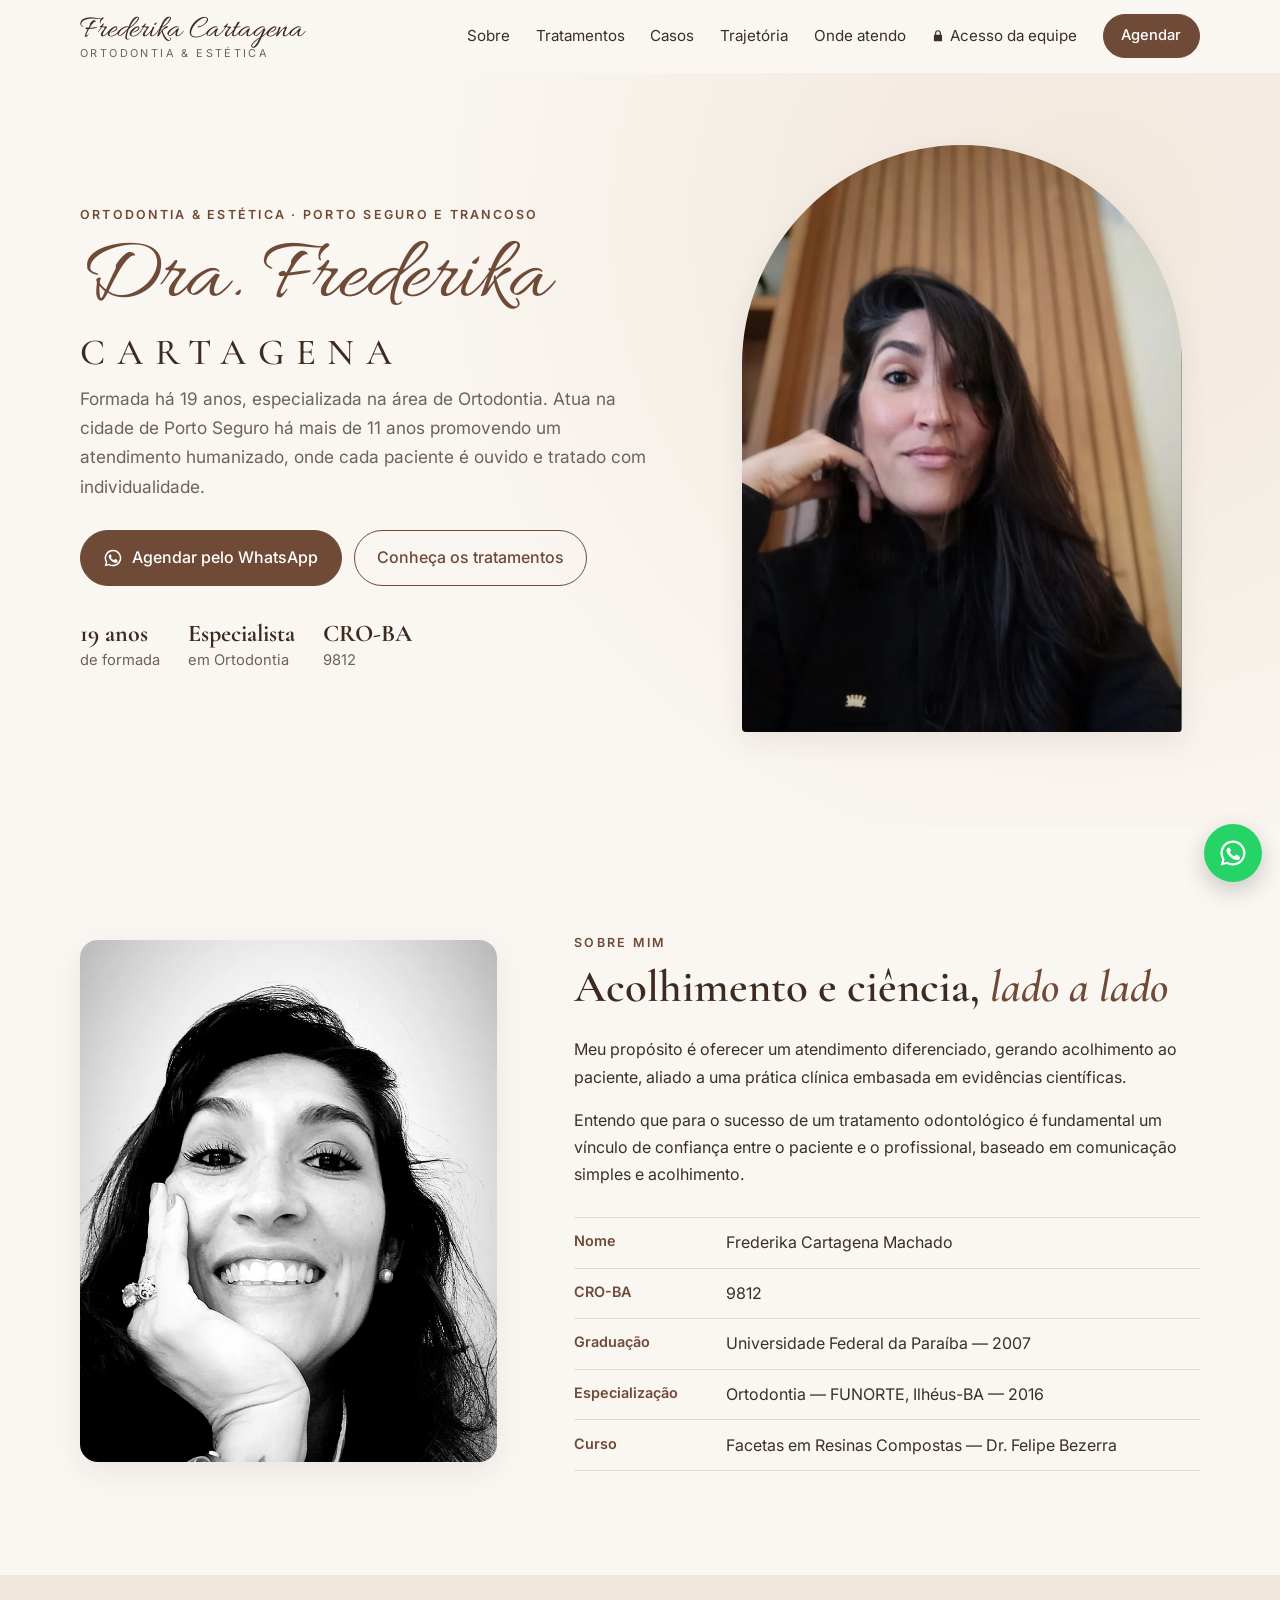
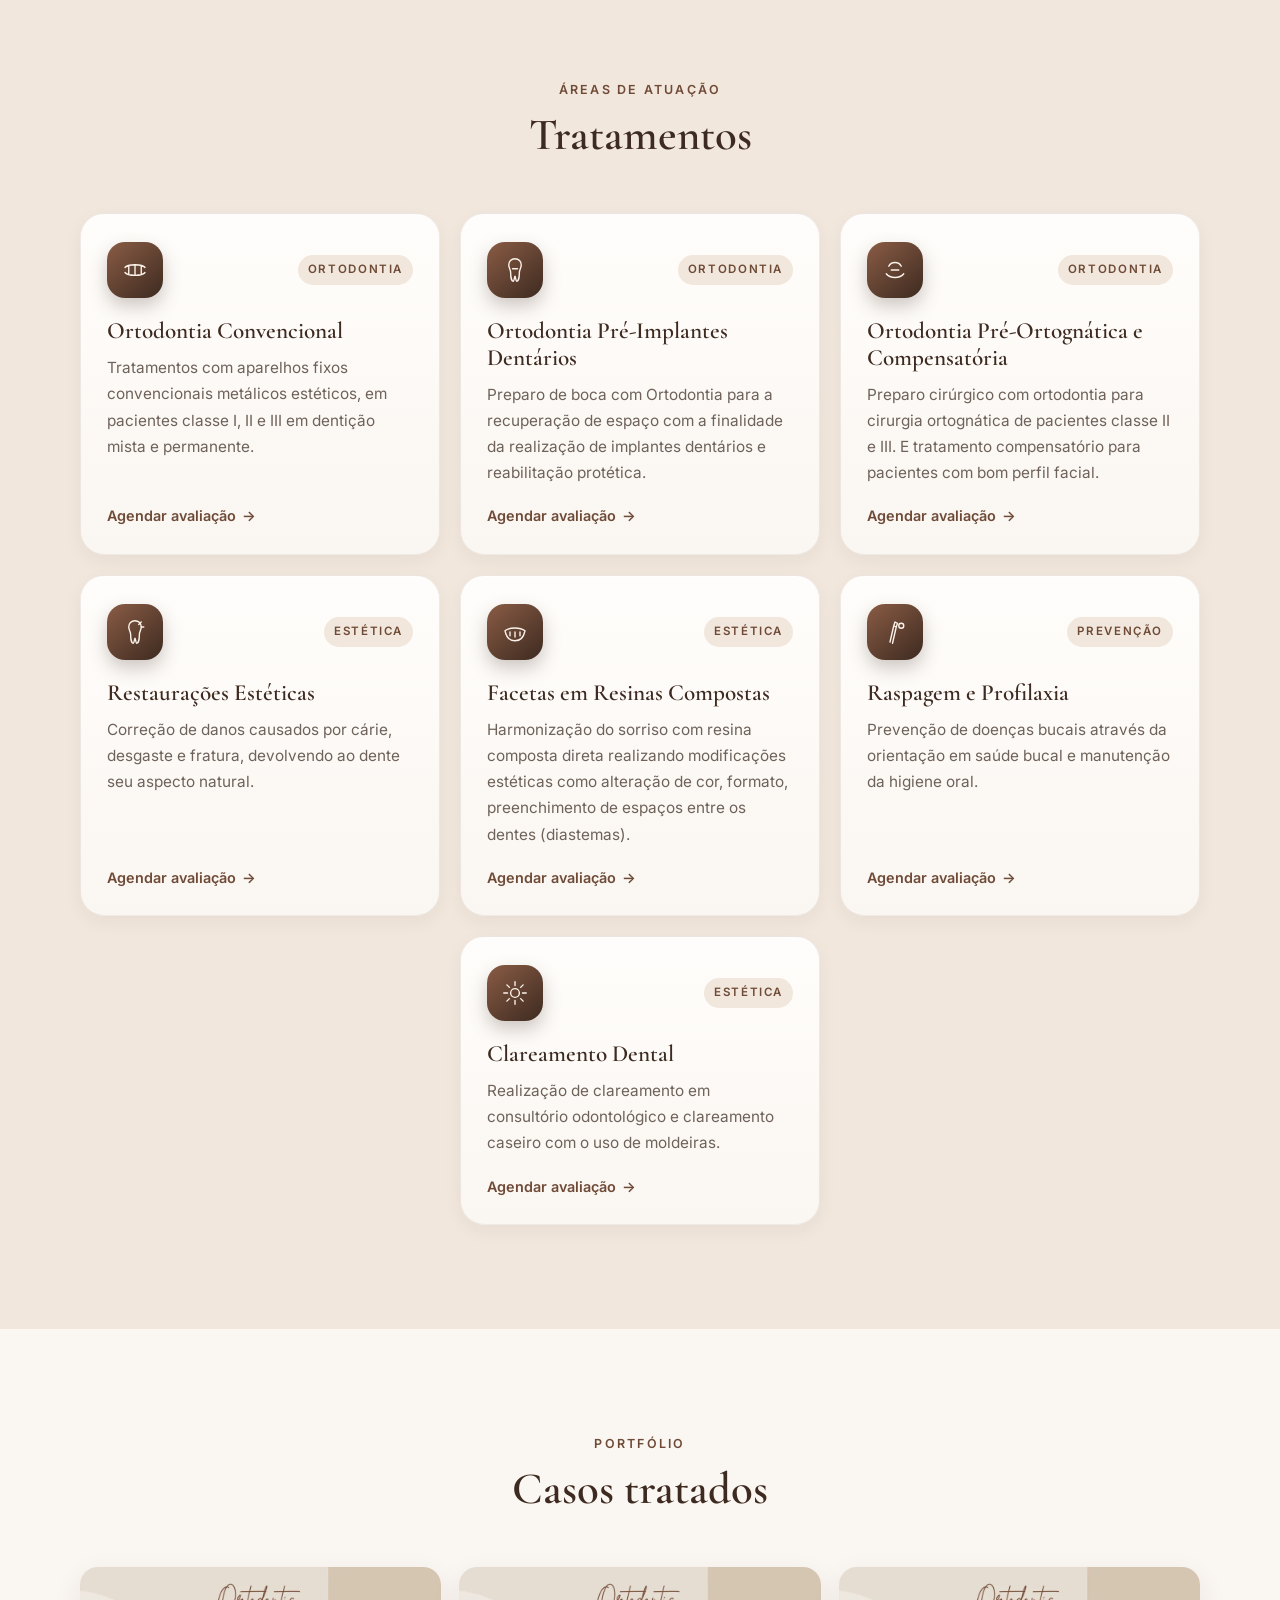
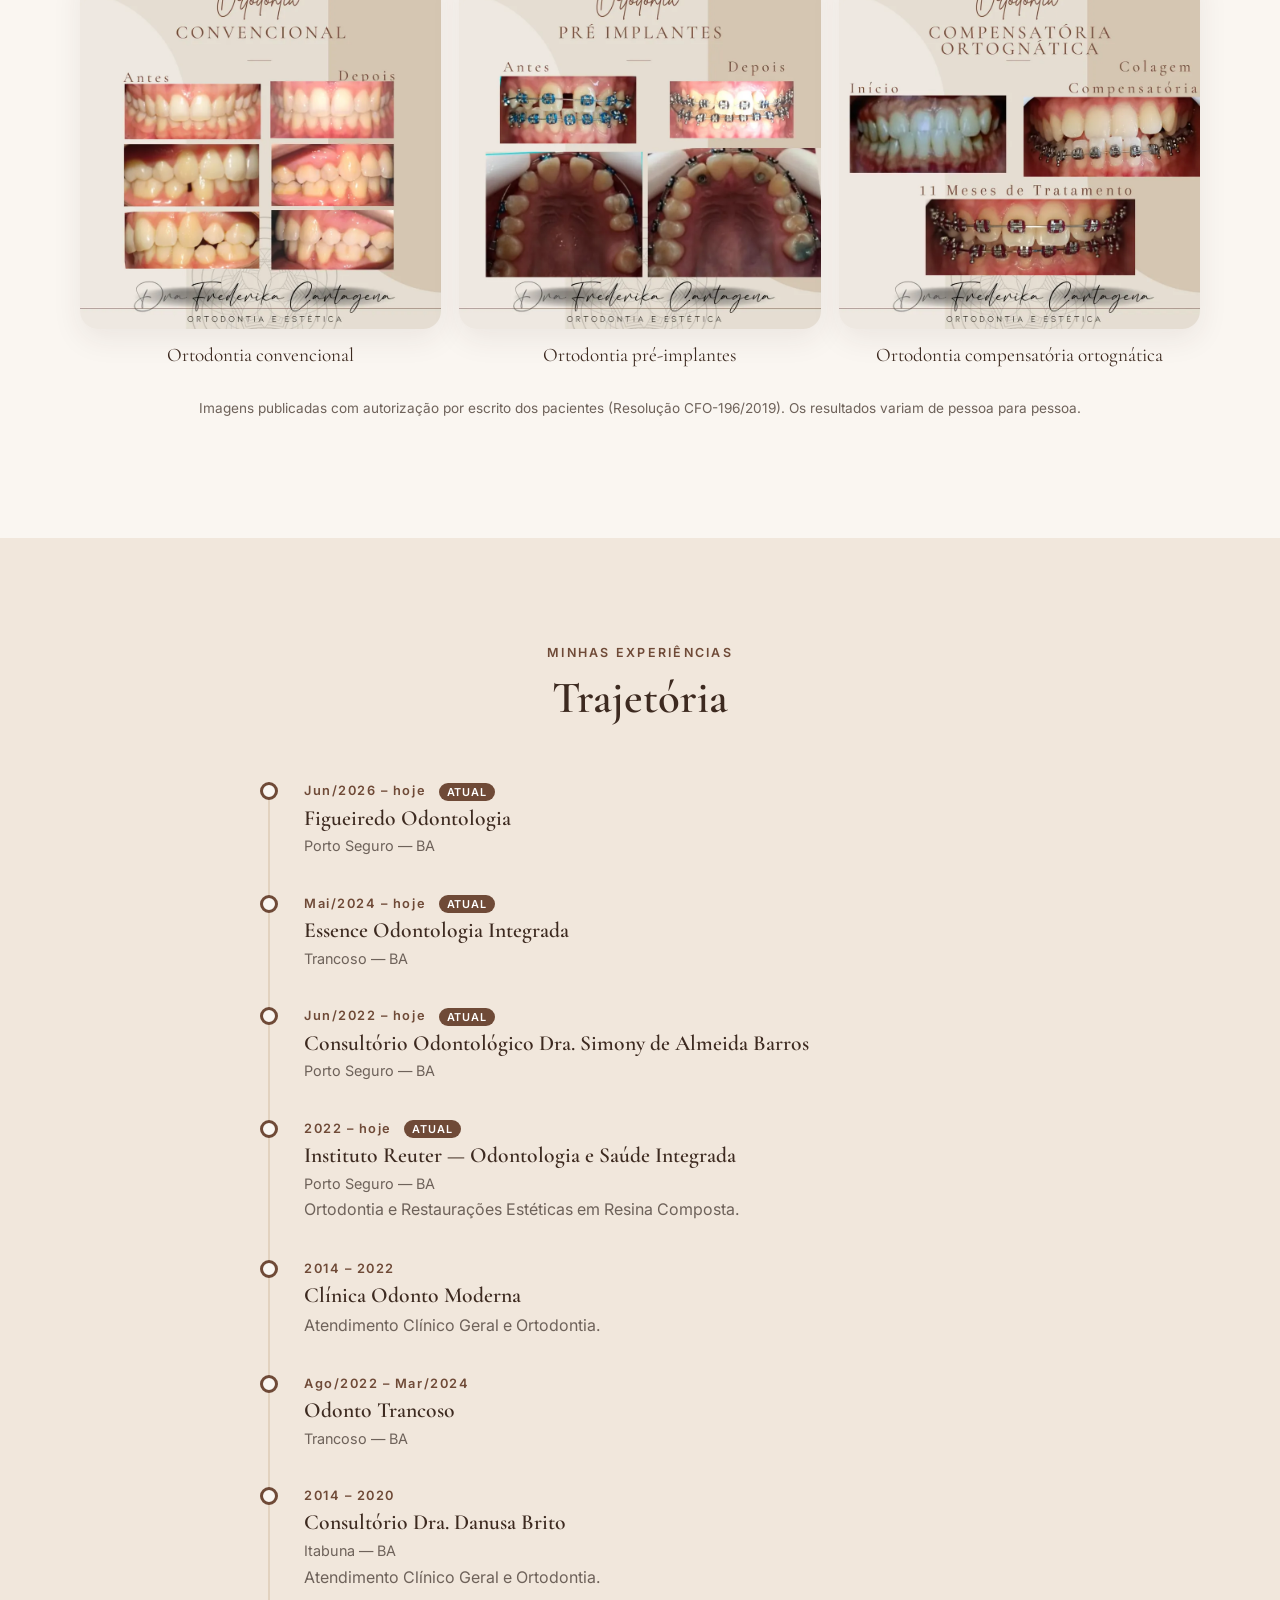
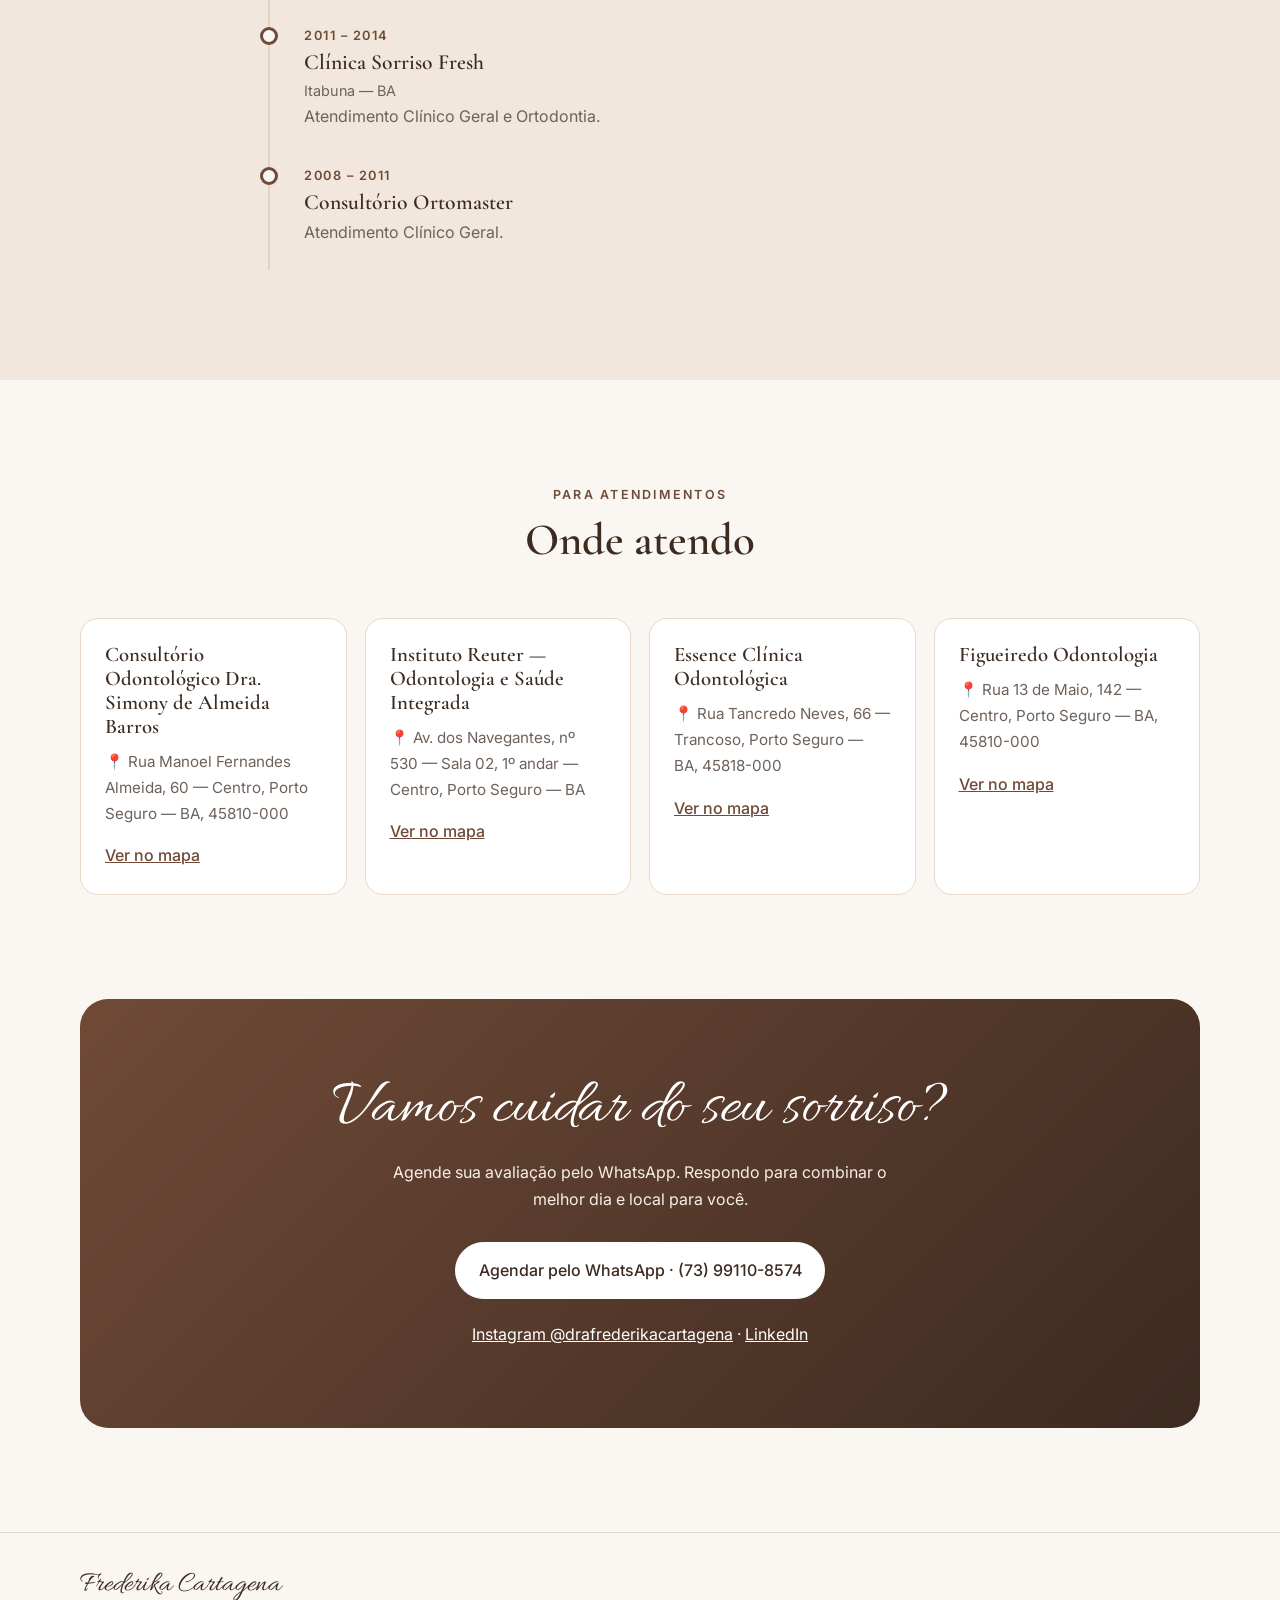
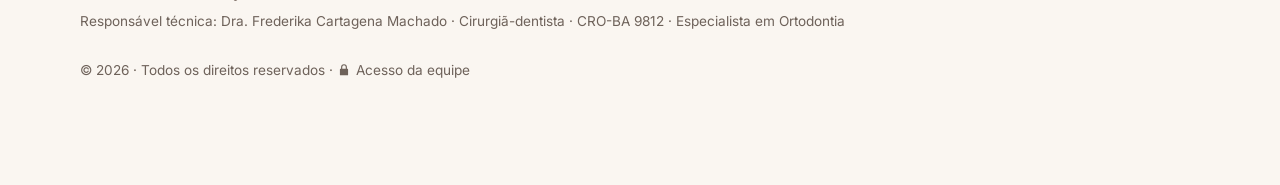
==== commit 38ef6394: "Trajetória na ordem pedida" ====
--- a/index.html
+++ b/index.html
@@ -242,10 +242,10 @@
           <ol class="linha-tempo">
             <li><span class="linha-tempo__ano">Jun/2026 – hoje <span class="linha-tempo__atual">Atual</span></span><h3>Figueiredo Odontologia</h3><p class="linha-tempo__local">Porto Seguro — BA</p></li>
             <li><span class="linha-tempo__ano">Mai/2024 – hoje <span class="linha-tempo__atual">Atual</span></span><h3>Essence Odontologia Integrada</h3><p class="linha-tempo__local">Trancoso — BA</p></li>
-            <li><span class="linha-tempo__ano">Ago/2022 – Mar/2024</span><h3>Odonto Trancoso</h3><p class="linha-tempo__local">Trancoso — BA</p></li>
             <li><span class="linha-tempo__ano">Jun/2022 – hoje <span class="linha-tempo__atual">Atual</span></span><h3>Consultório Odontológico Dra. Simony de Almeida Barros</h3><p class="linha-tempo__local">Porto Seguro — BA</p></li>
             <li><span class="linha-tempo__ano">2022 – hoje <span class="linha-tempo__atual">Atual</span></span><h3>Instituto Reuter — Odontologia e Saúde Integrada</h3><p class="linha-tempo__local">Porto Seguro — BA</p><p>Ortodontia e Restaurações Estéticas em Resina Composta.</p></li>
             <li><span class="linha-tempo__ano">2014 – 2022</span><h3>Clínica Odonto Moderna</h3><p>Atendimento Clínico Geral e Ortodontia.</p></li>
+            <li><span class="linha-tempo__ano">Ago/2022 – Mar/2024</span><h3>Odonto Trancoso</h3><p class="linha-tempo__local">Trancoso — BA</p></li>
             <li><span class="linha-tempo__ano">2014 – 2020</span><h3>Consultório Dra. Danusa Brito</h3><p class="linha-tempo__local">Itabuna — BA</p><p>Atendimento Clínico Geral e Ortodontia.</p></li>
             <li><span class="linha-tempo__ano">2011 – 2014</span><h3>Clínica Sorriso Fresh</h3><p class="linha-tempo__local">Itabuna — BA</p><p>Atendimento Clínico Geral e Ortodontia.</p></li>
             <li><span class="linha-tempo__ano">2008 – 2011</span><h3>Consultório Ortomaster</h3><p>Atendimento Clínico Geral.</p></li>
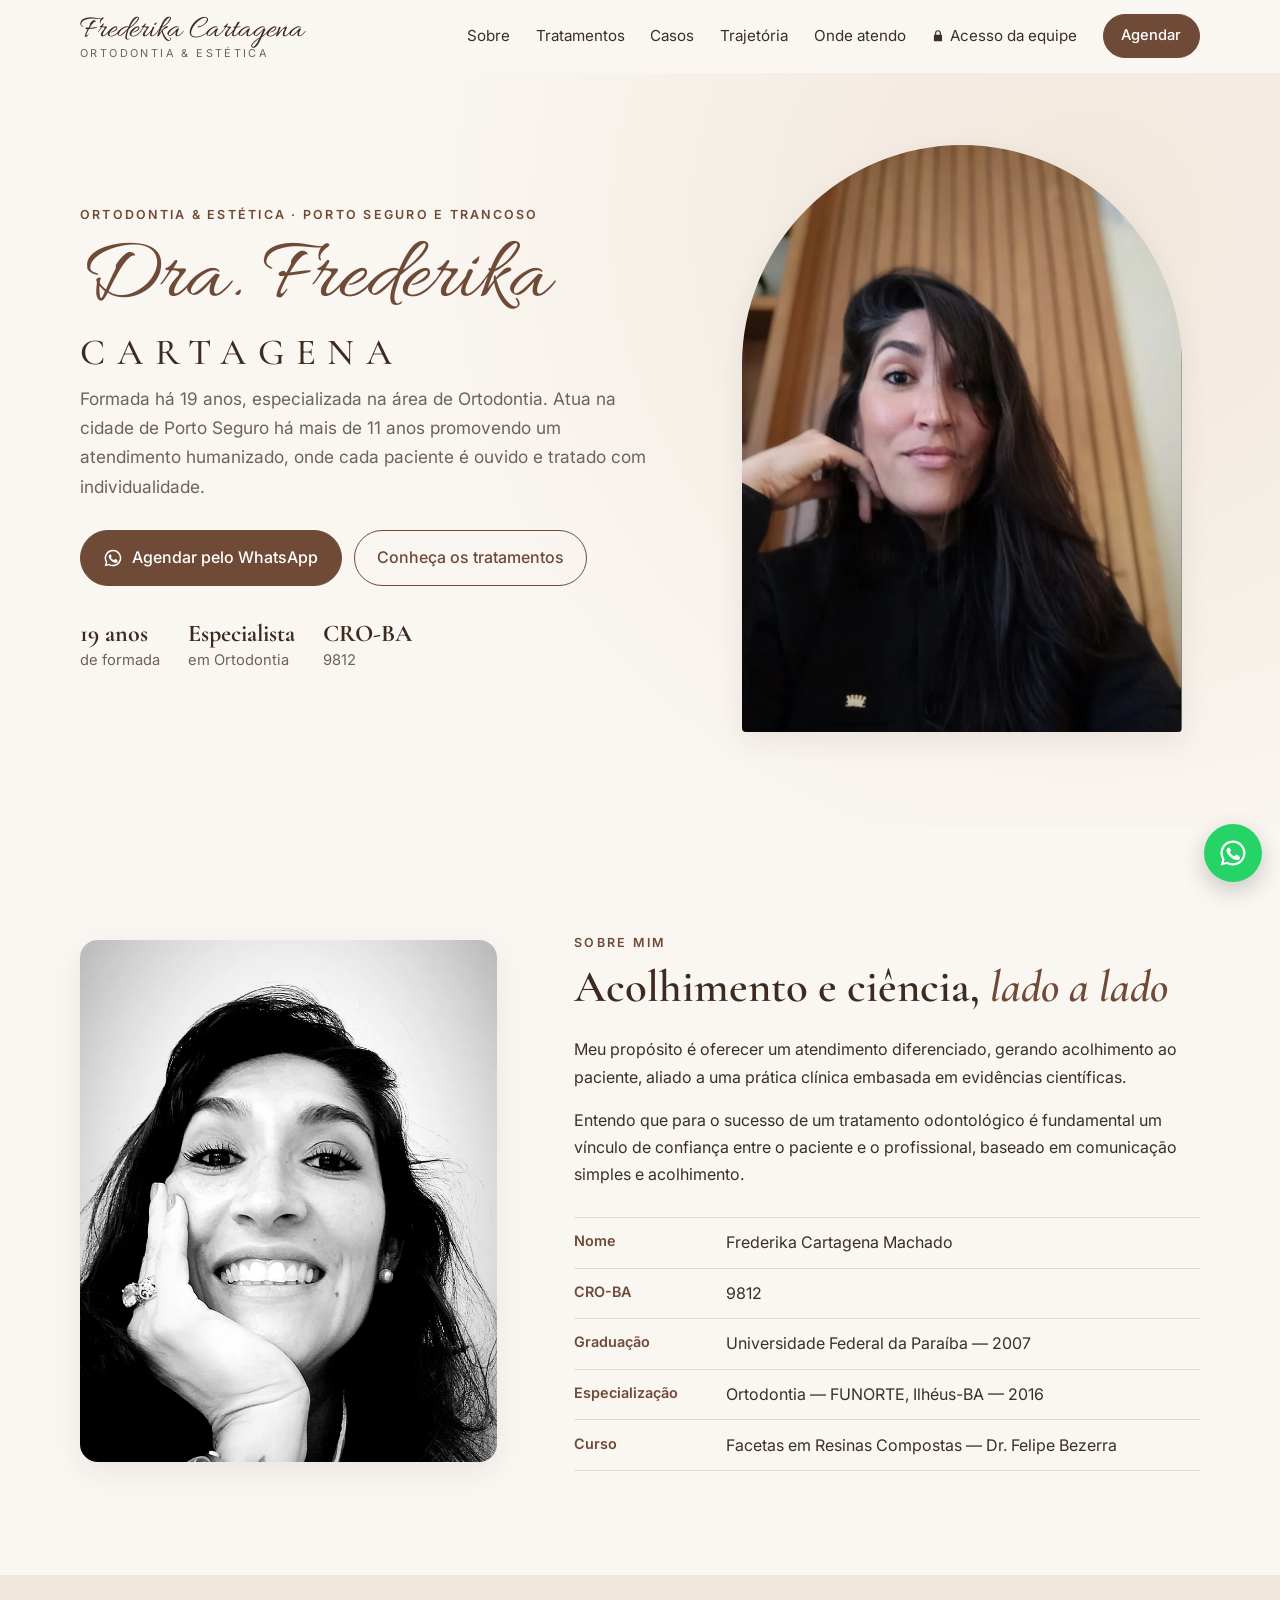
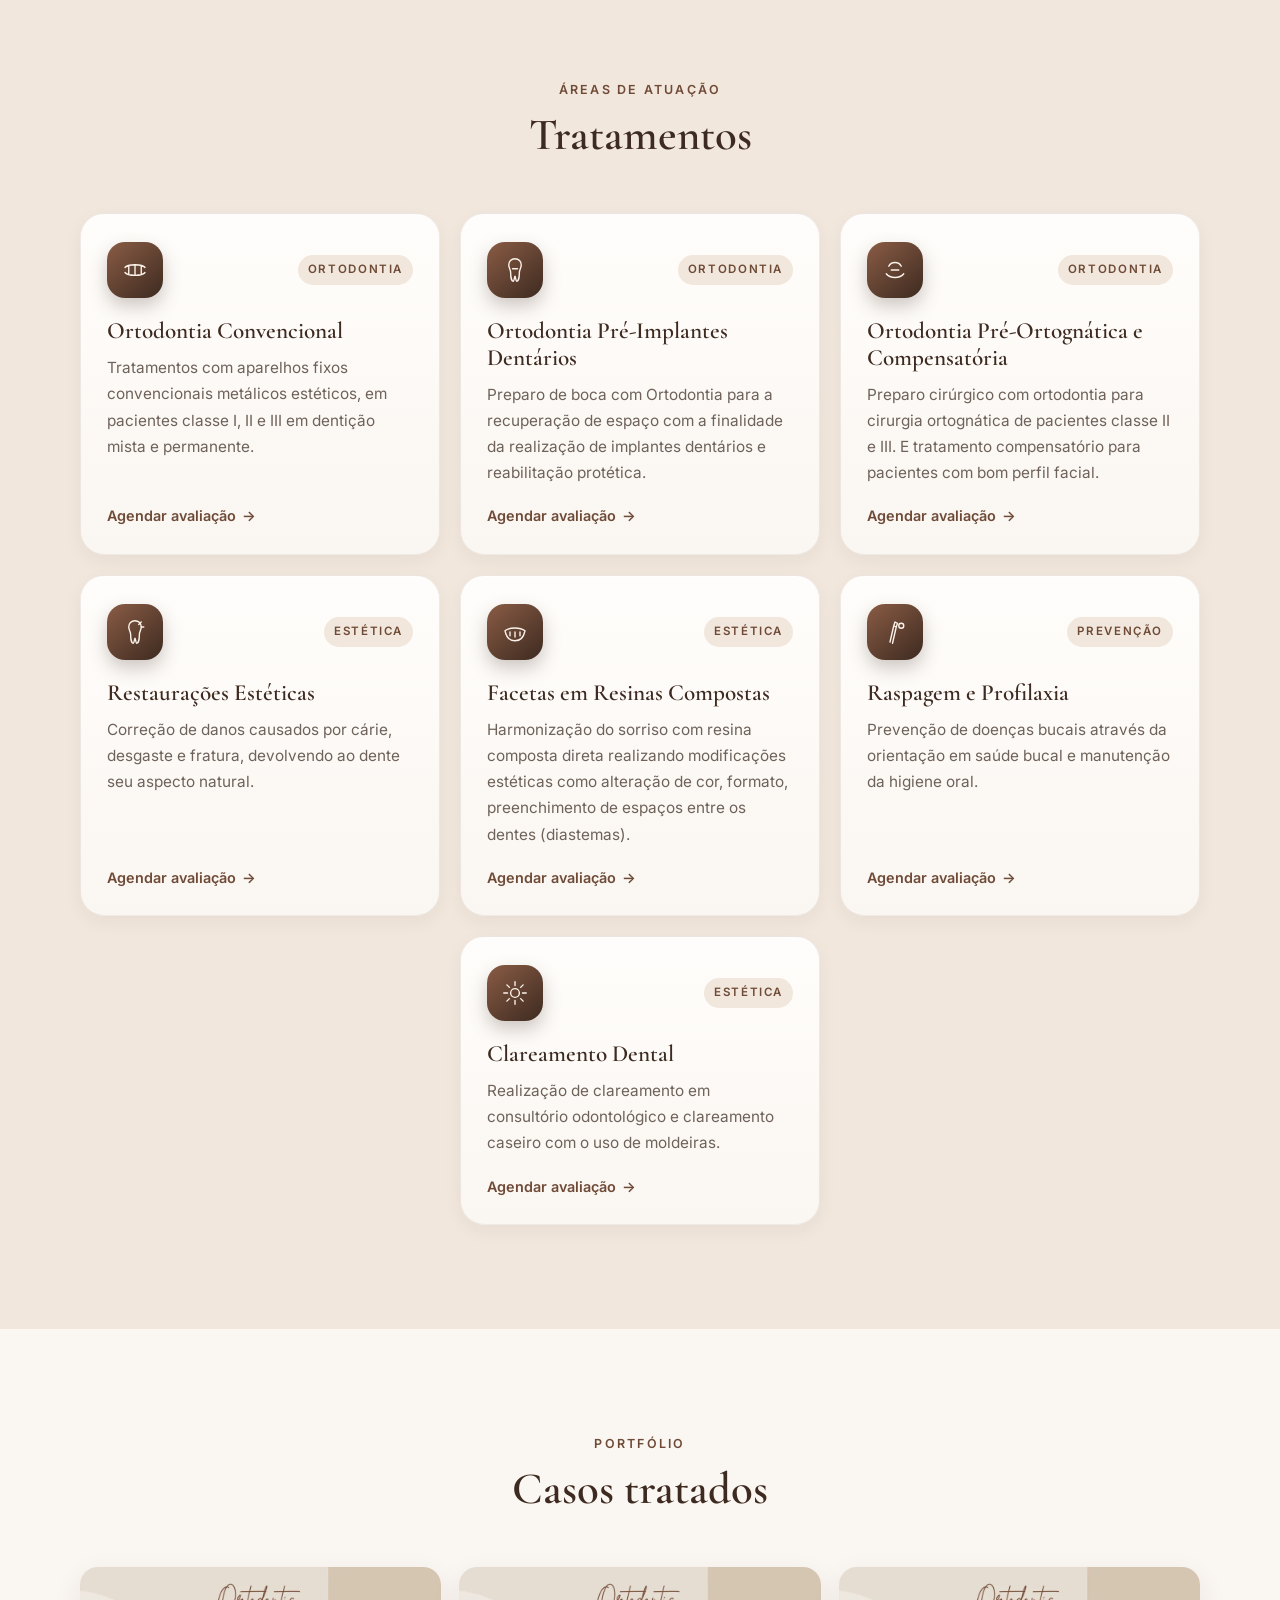
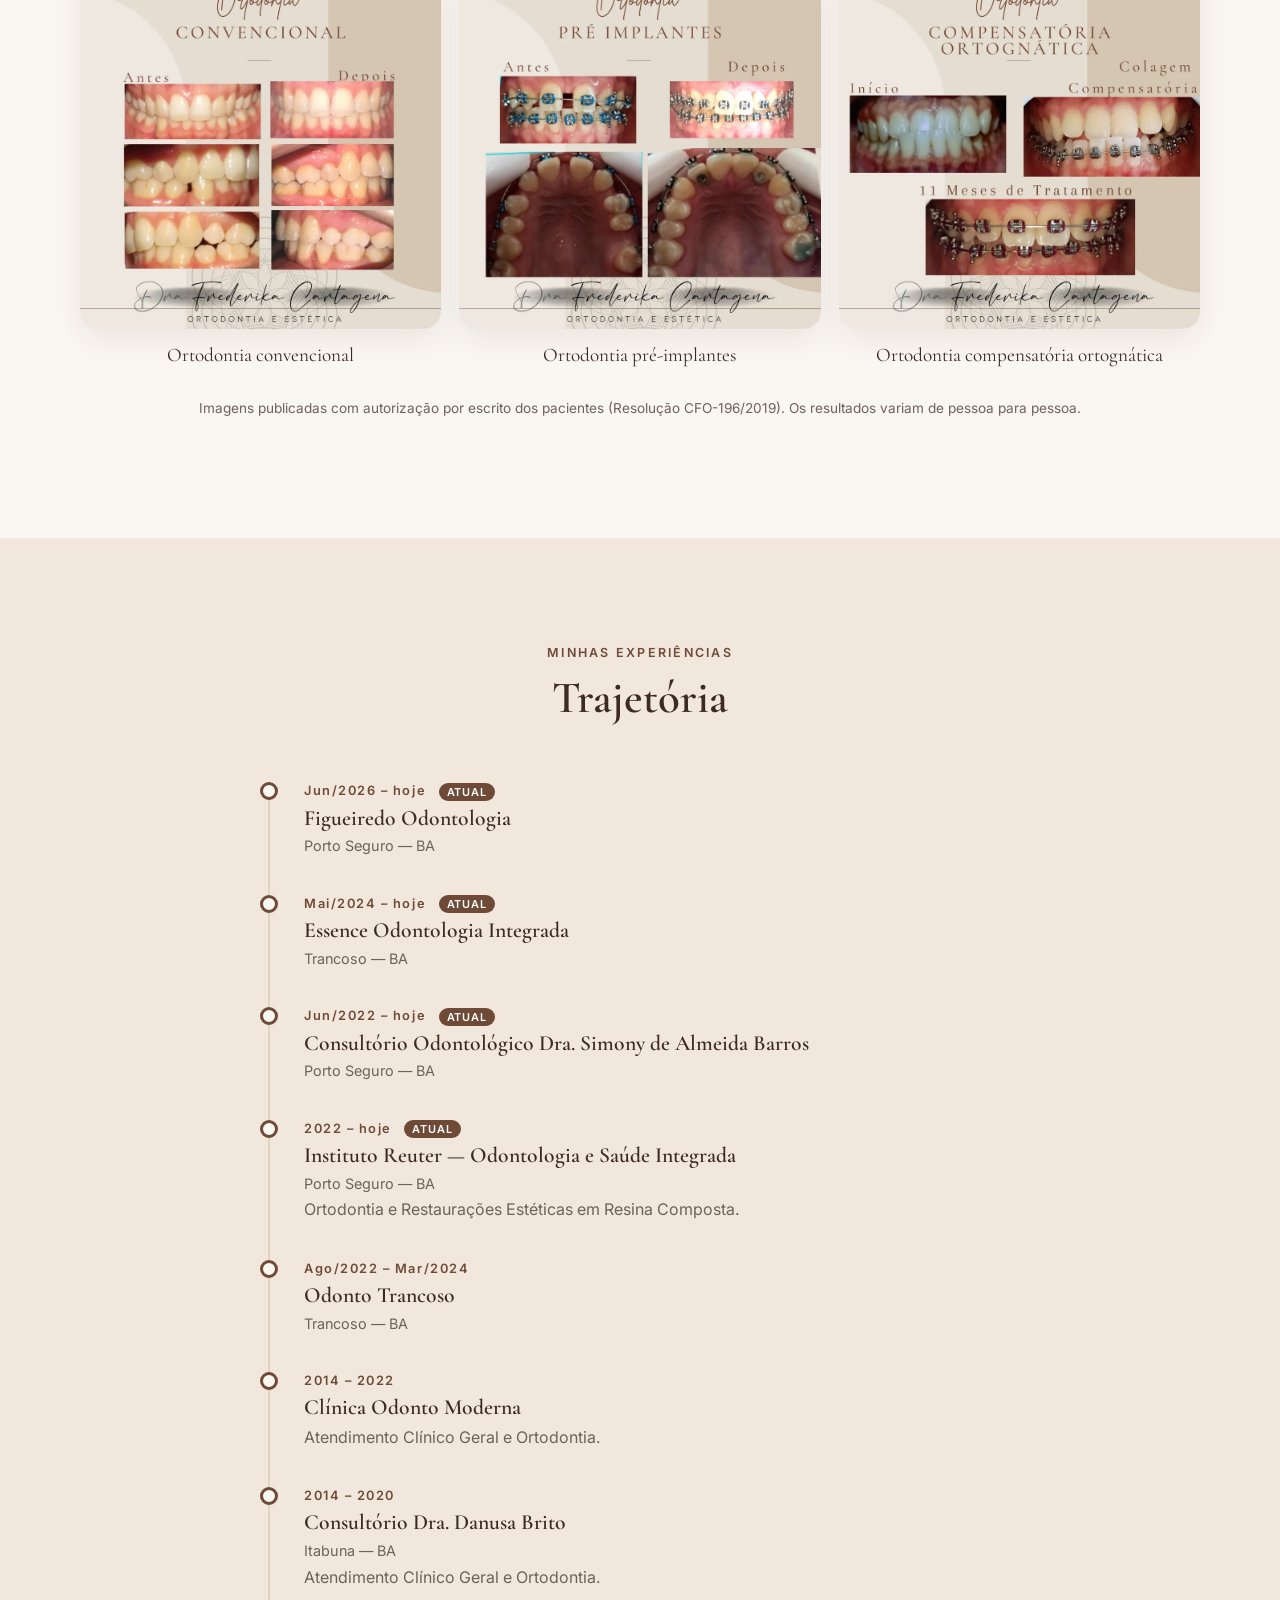
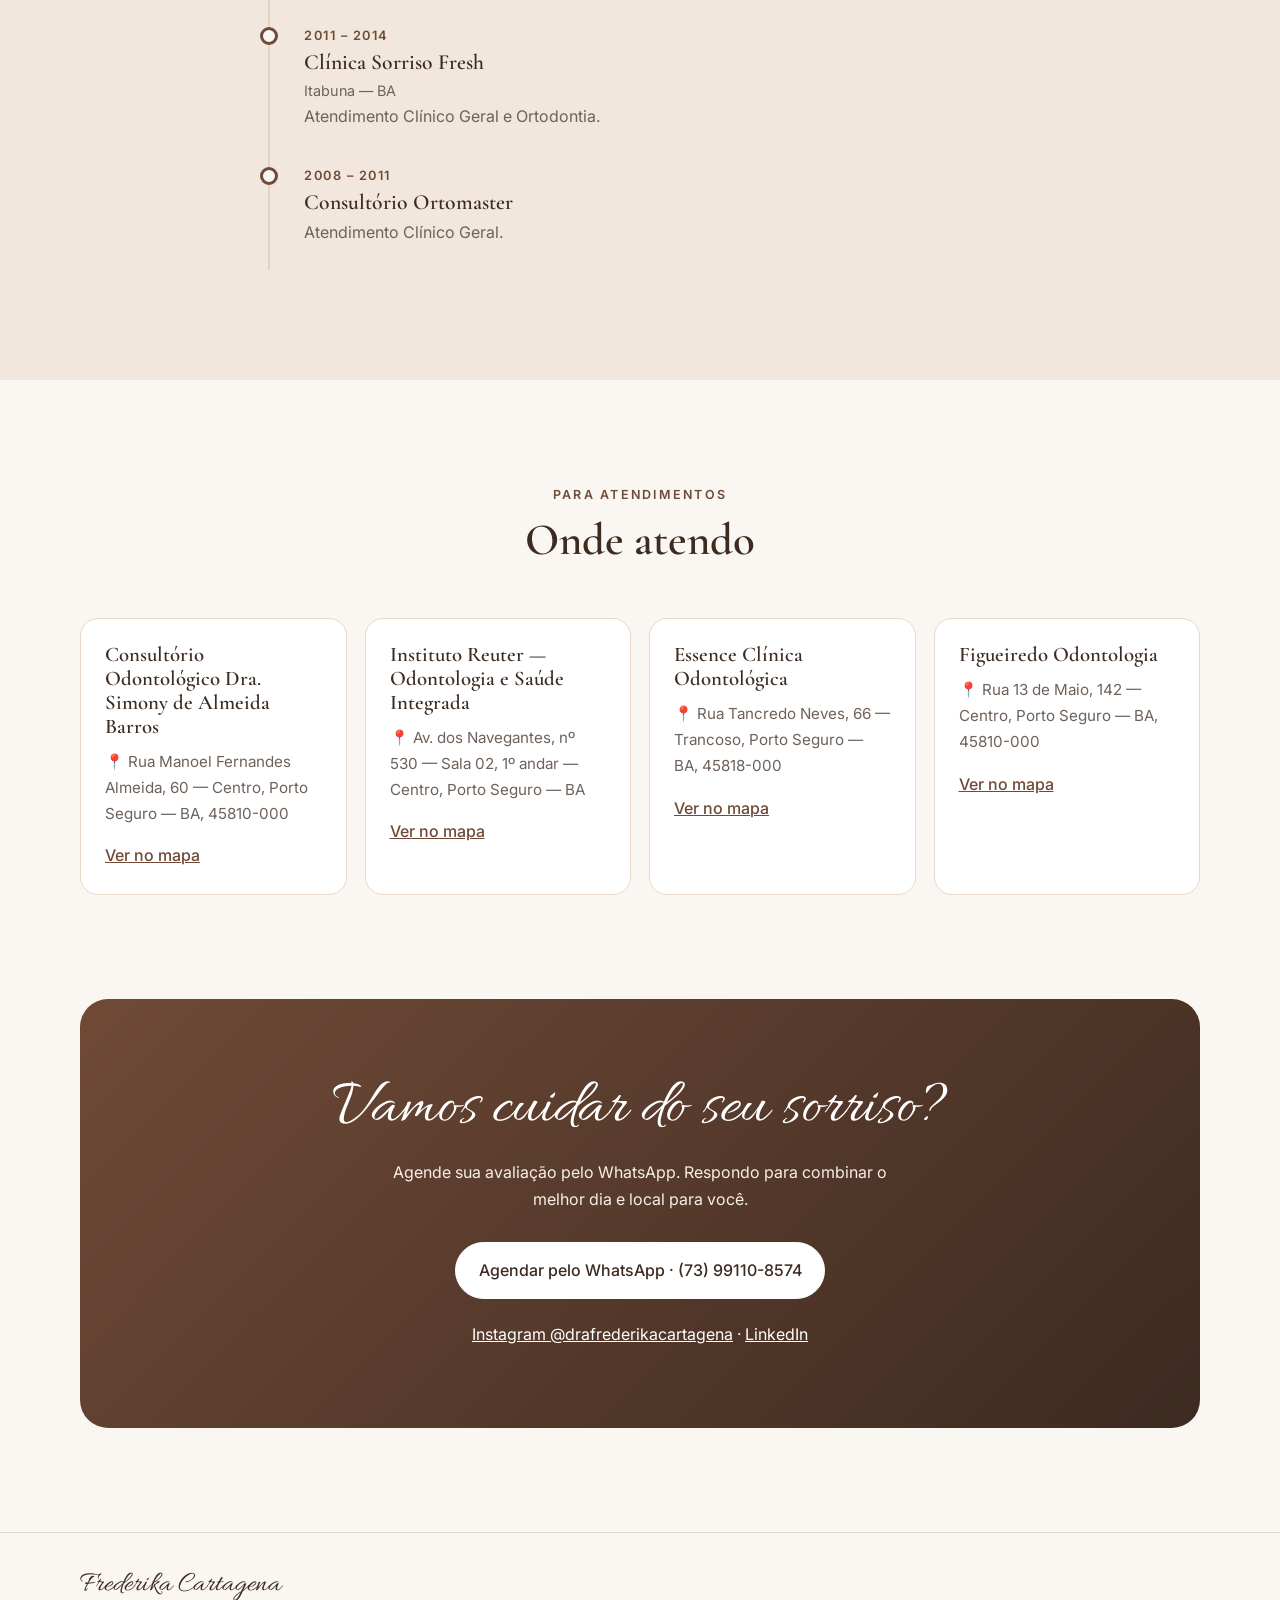
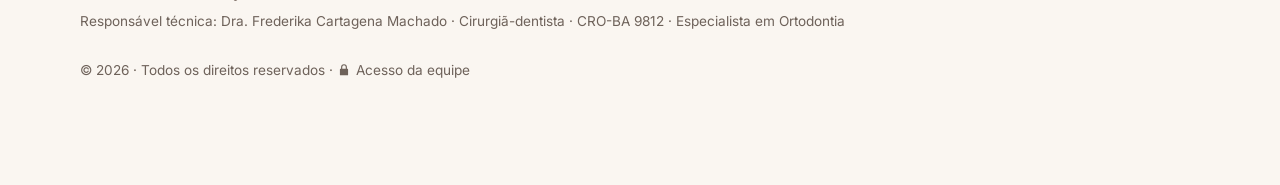
==== commit d690c6fe: "Trajetória: Odonto Trancoso antes da Odonto Moderna" ====
--- a/index.html
+++ b/index.html
@@ -244,8 +244,8 @@
             <li><span class="linha-tempo__ano">Mai/2024 – hoje <span class="linha-tempo__atual">Atual</span></span><h3>Essence Odontologia Integrada</h3><p class="linha-tempo__local">Trancoso — BA</p></li>
             <li><span class="linha-tempo__ano">Jun/2022 – hoje <span class="linha-tempo__atual">Atual</span></span><h3>Consultório Odontológico Dra. Simony de Almeida Barros</h3><p class="linha-tempo__local">Porto Seguro — BA</p></li>
             <li><span class="linha-tempo__ano">2022 – hoje <span class="linha-tempo__atual">Atual</span></span><h3>Instituto Reuter — Odontologia e Saúde Integrada</h3><p class="linha-tempo__local">Porto Seguro — BA</p><p>Ortodontia e Restaurações Estéticas em Resina Composta.</p></li>
+            <li><span class="linha-tempo__ano">Ago/2022 – Mar/2024</span><h3>Odonto Trancoso</h3><p class="linha-tempo__local">Trancoso — BA</p></li>
             <li><span class="linha-tempo__ano">2014 – 2022</span><h3>Clínica Odonto Moderna</h3><p>Atendimento Clínico Geral e Ortodontia.</p></li>
-            <li><span class="linha-tempo__ano">Ago/2022 – Mar/2024</span><h3>Odonto Trancoso</h3><p class="linha-tempo__local">Trancoso — BA</p></li>
             <li><span class="linha-tempo__ano">2014 – 2020</span><h3>Consultório Dra. Danusa Brito</h3><p class="linha-tempo__local">Itabuna — BA</p><p>Atendimento Clínico Geral e Ortodontia.</p></li>
             <li><span class="linha-tempo__ano">2011 – 2014</span><h3>Clínica Sorriso Fresh</h3><p class="linha-tempo__local">Itabuna — BA</p><p>Atendimento Clínico Geral e Ortodontia.</p></li>
             <li><span class="linha-tempo__ano">2008 – 2011</span><h3>Consultório Ortomaster</h3><p>Atendimento Clínico Geral.</p></li>
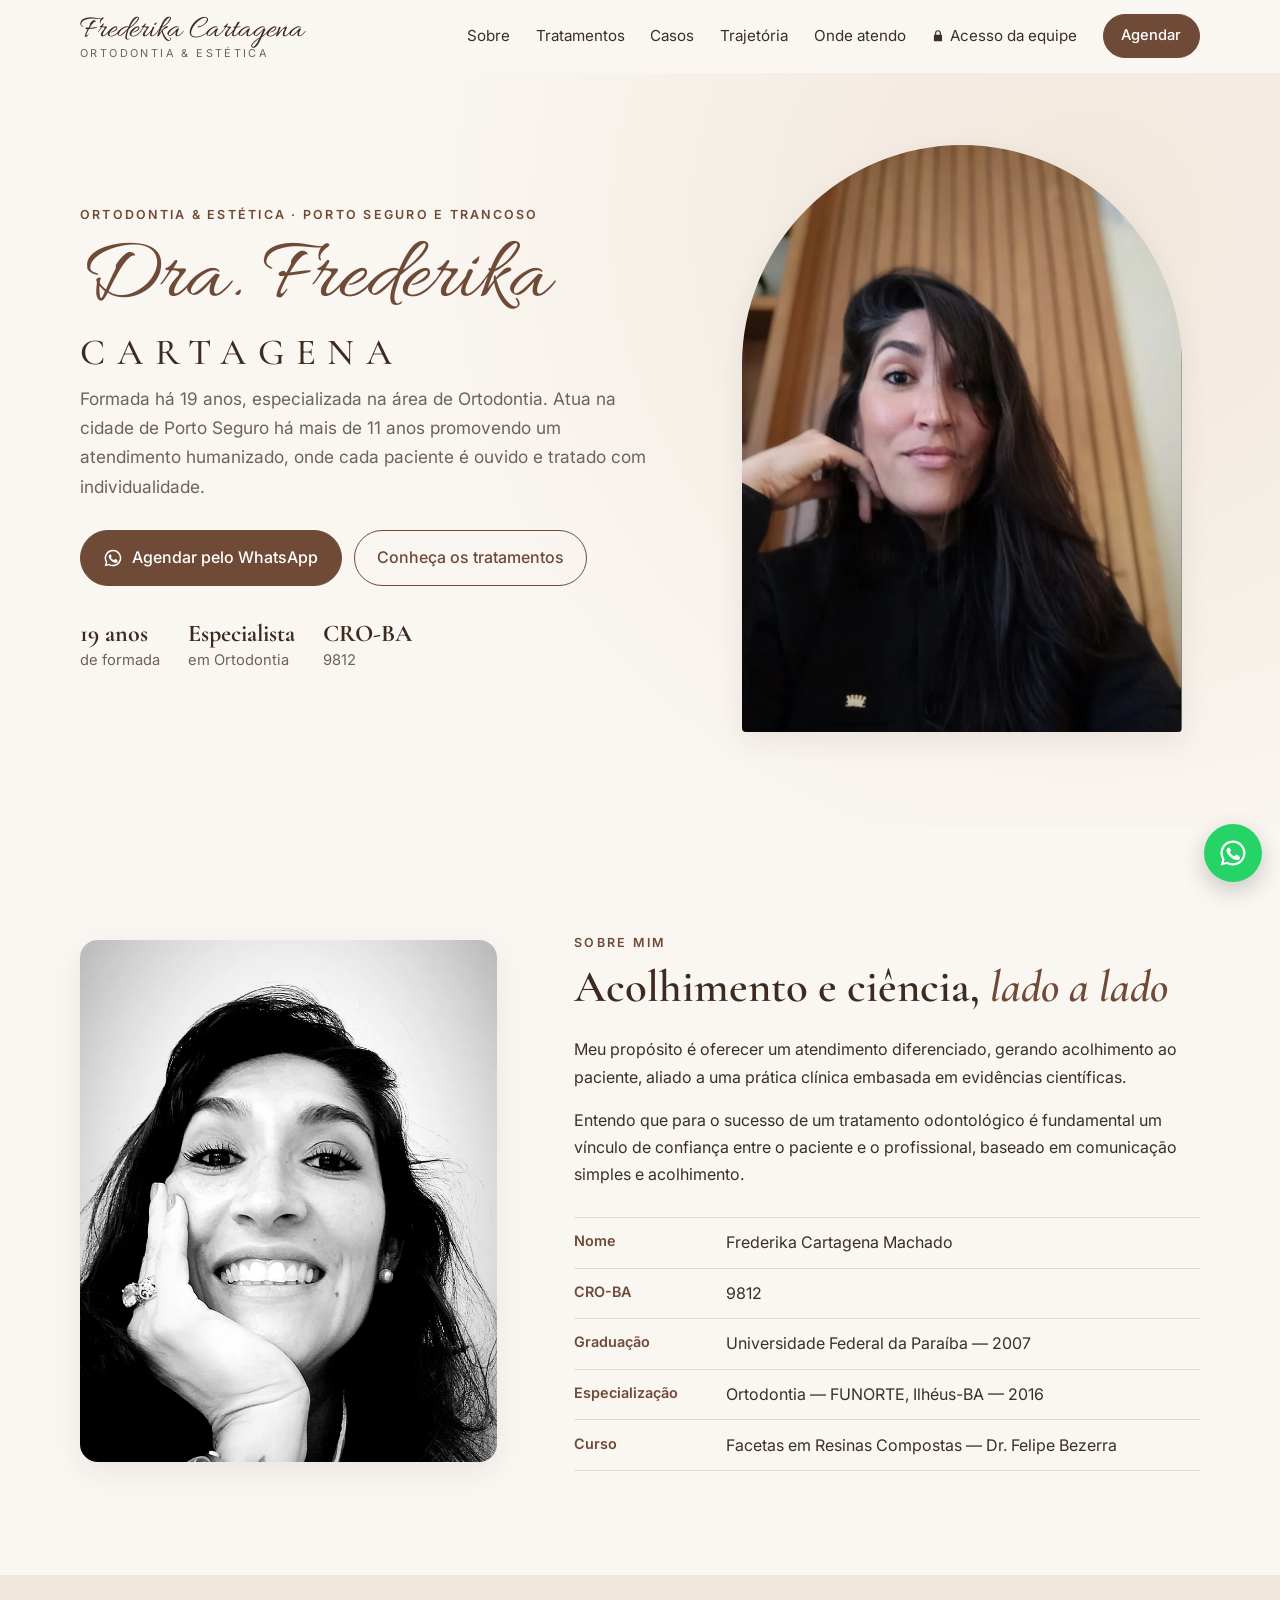
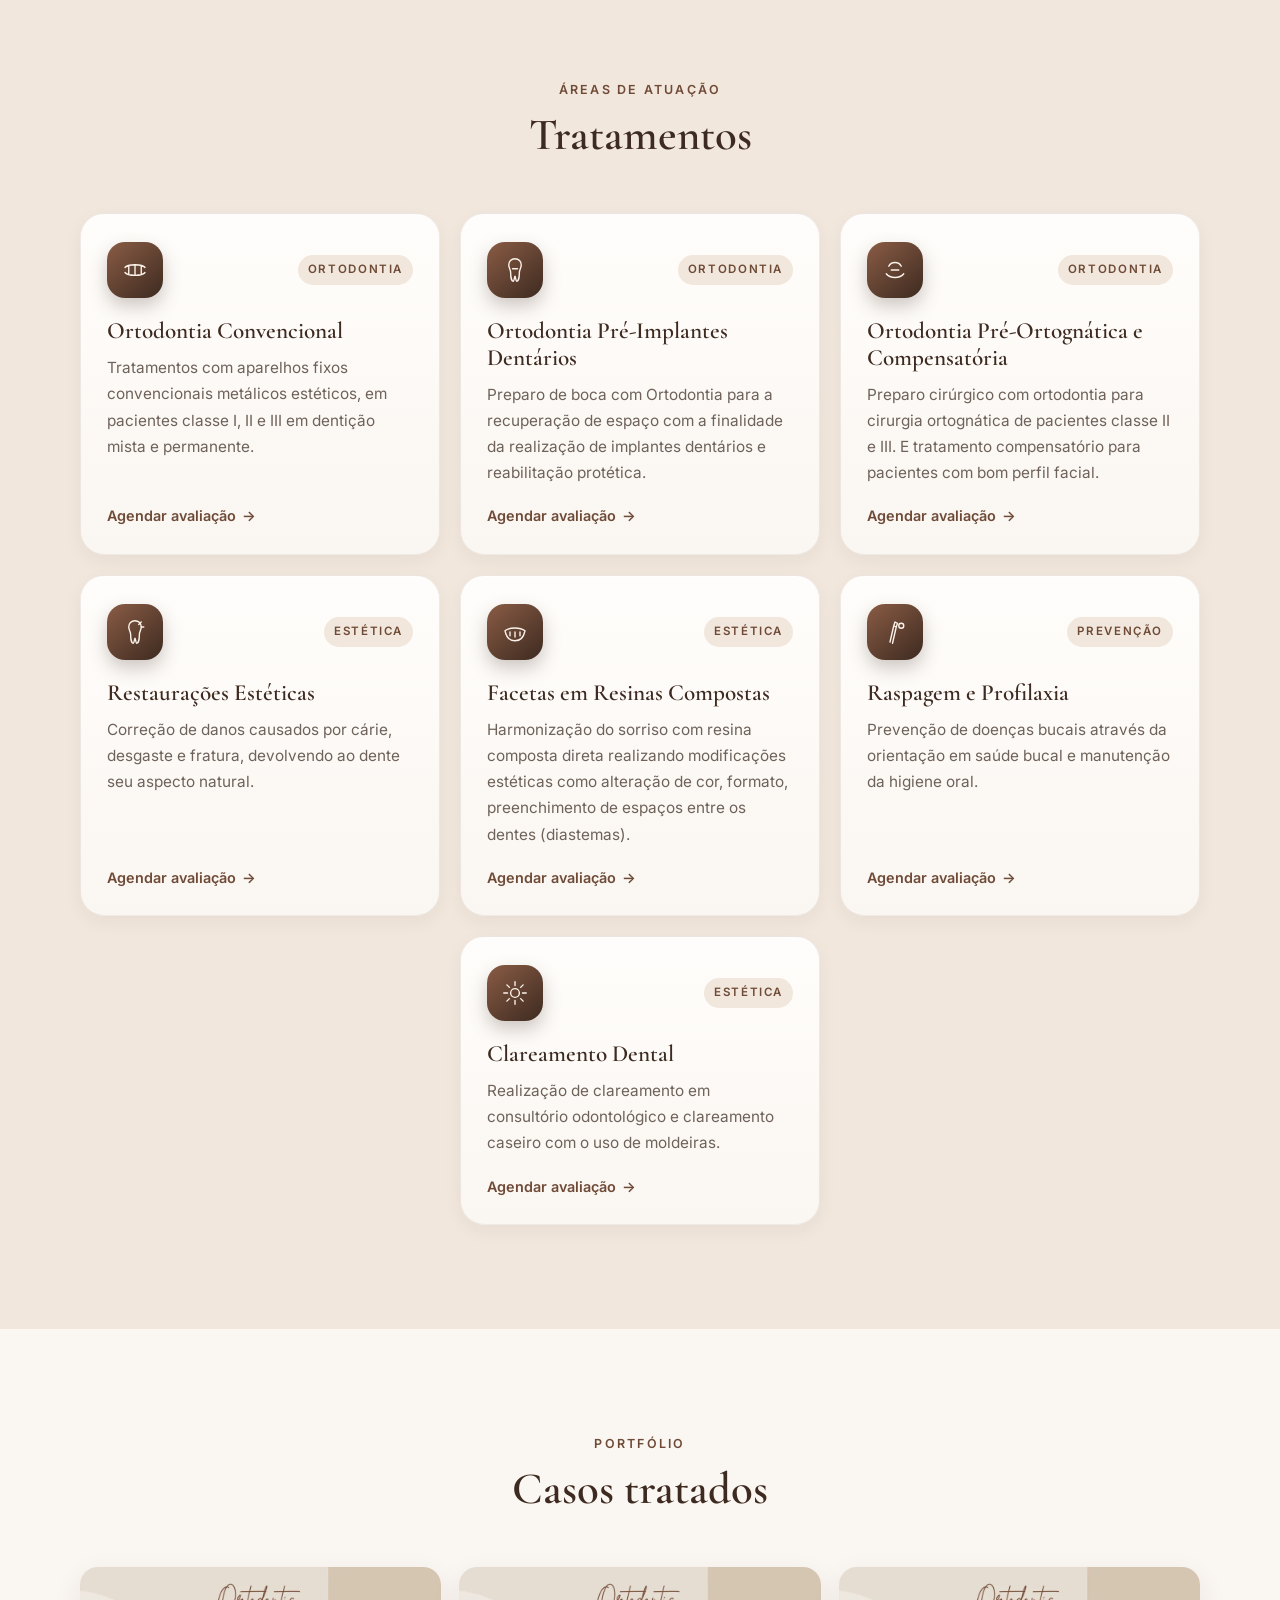
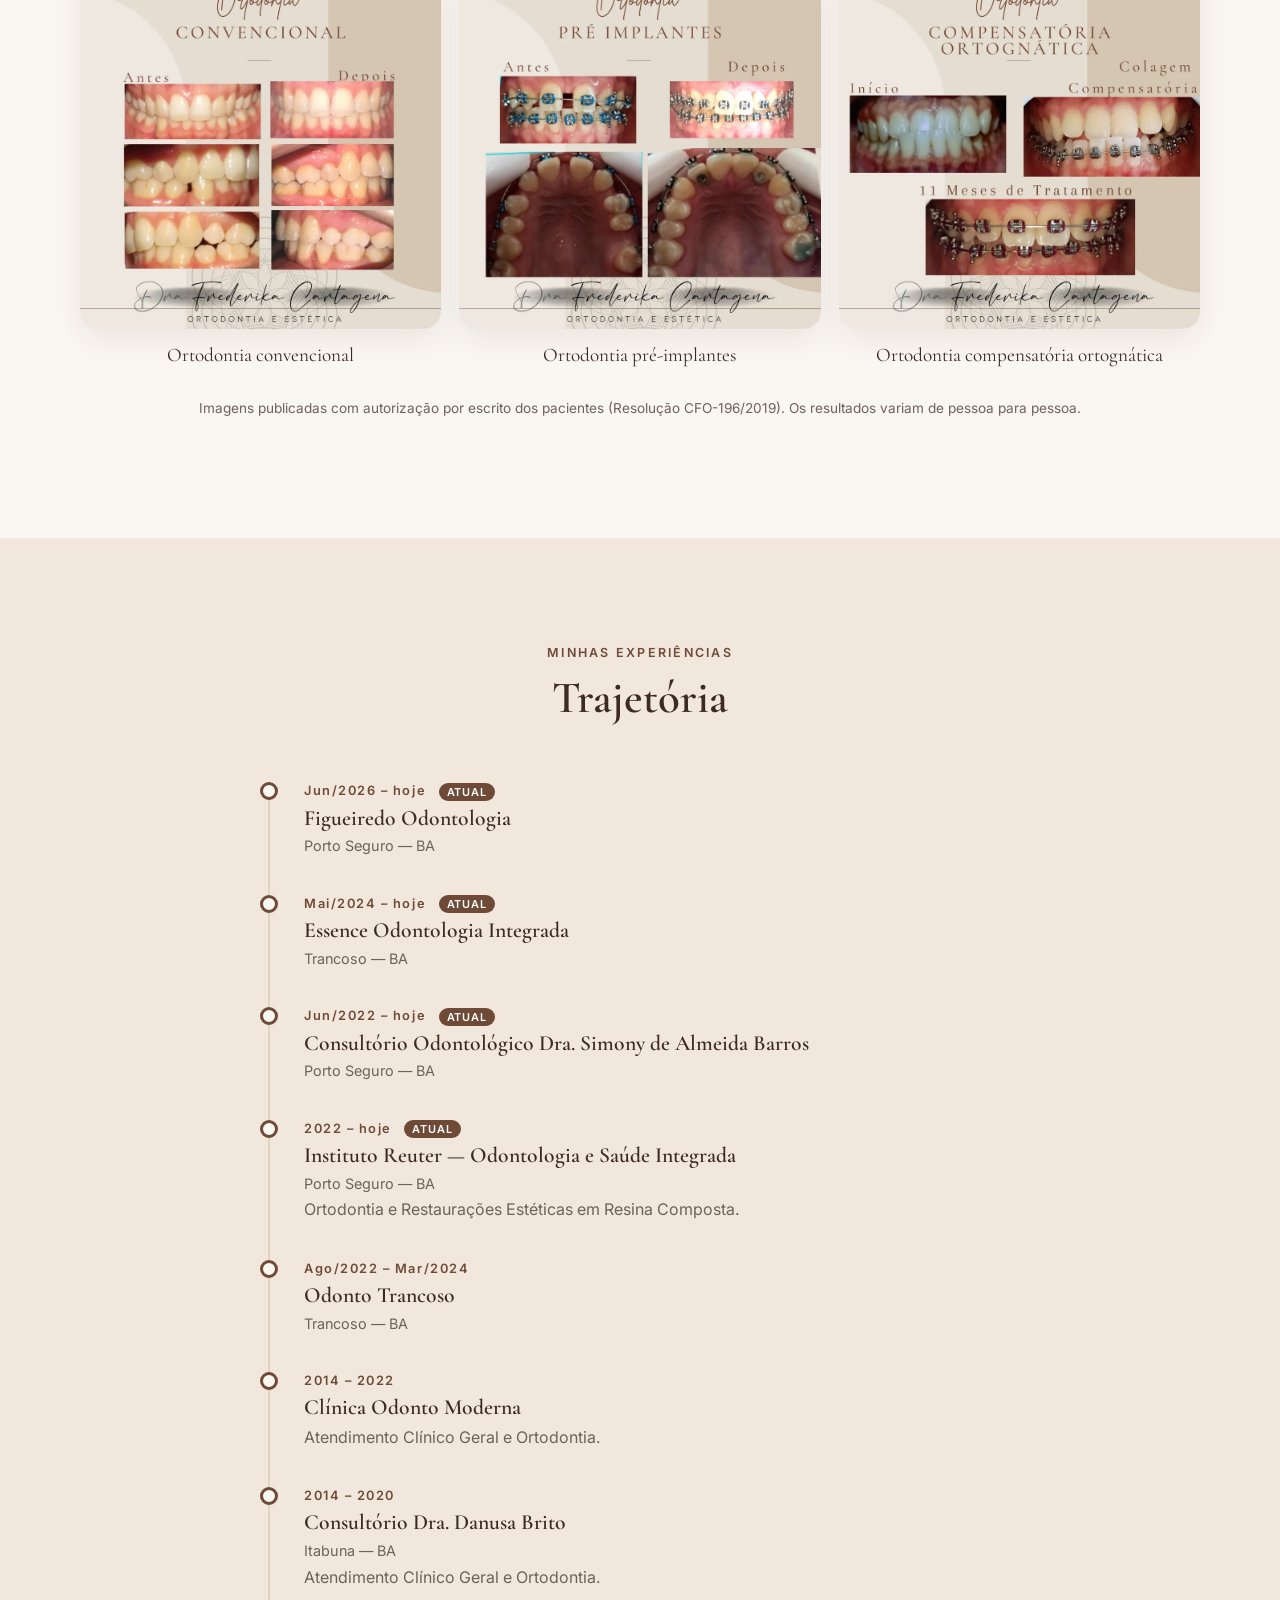
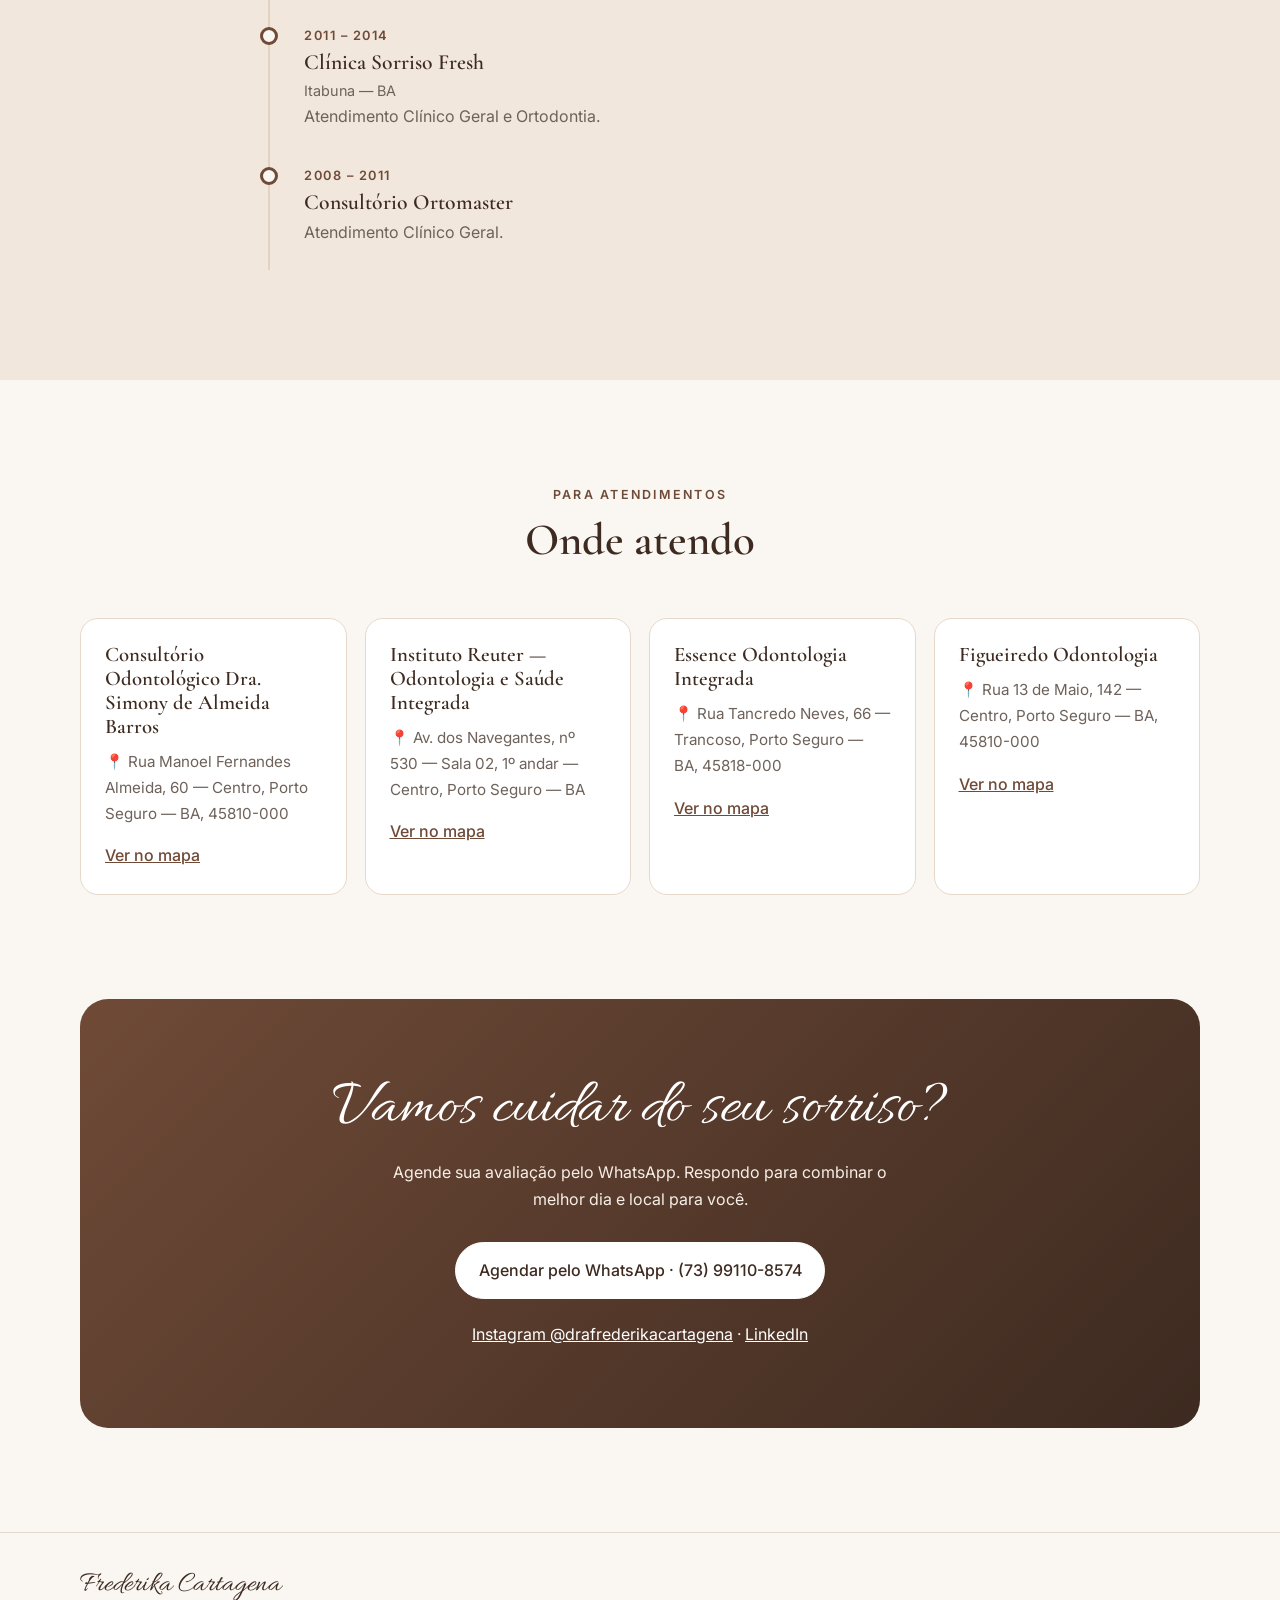
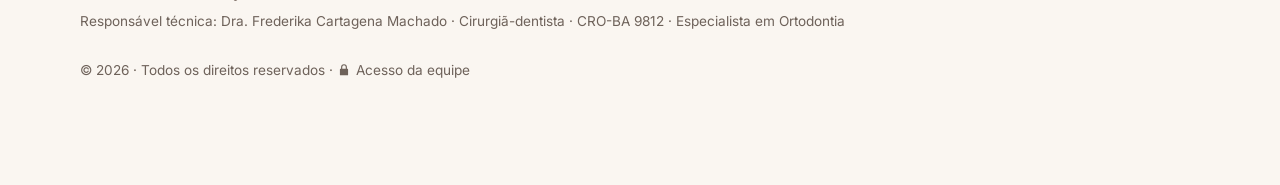
==== commit a15ac1ce: "Nome da Essence: Essence Odontologia Integrada" ====
--- a/index.html
+++ b/index.html
@@ -272,7 +272,7 @@
               <a class="clinica__mapa" href="https://www.google.com/maps/search/?api=1&amp;query=Av.+dos+Navegantes,+530,+Centro,+Porto+Seguro+BA" target="_blank" rel="noopener">Ver no mapa</a>
             </li>
             <li class="clinica">
-              <h3>Essence Clínica Odontológica</h3>
+              <h3>Essence Odontologia Integrada</h3>
               <p class="clinica__local">Rua Tancredo Neves, 66 — Trancoso, Porto Seguro — BA, 45818-000</p>
               <a class="clinica__mapa" href="https://www.google.com/maps/search/?api=1&amp;query=Rua+Tancredo+Neves,+66,+Trancoso,+Porto+Seguro+BA" target="_blank" rel="noopener">Ver no mapa</a>
             </li>
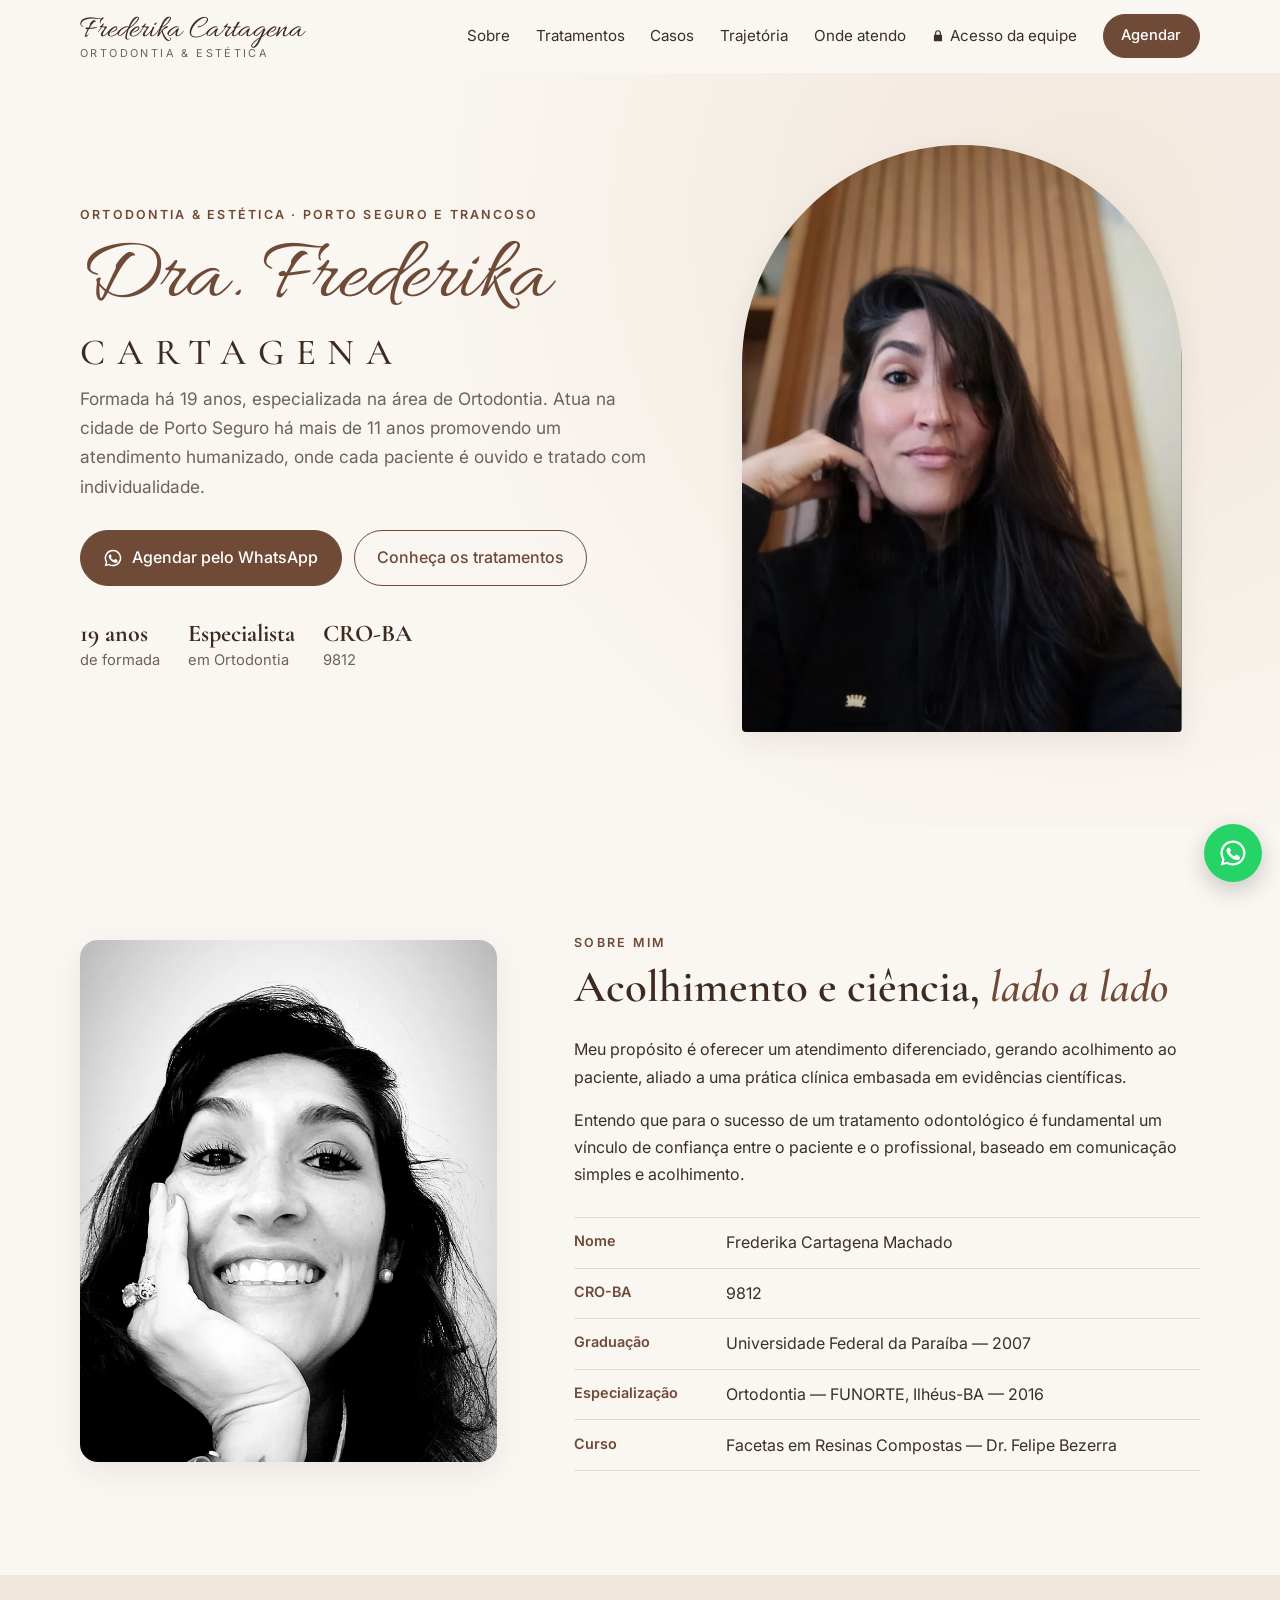
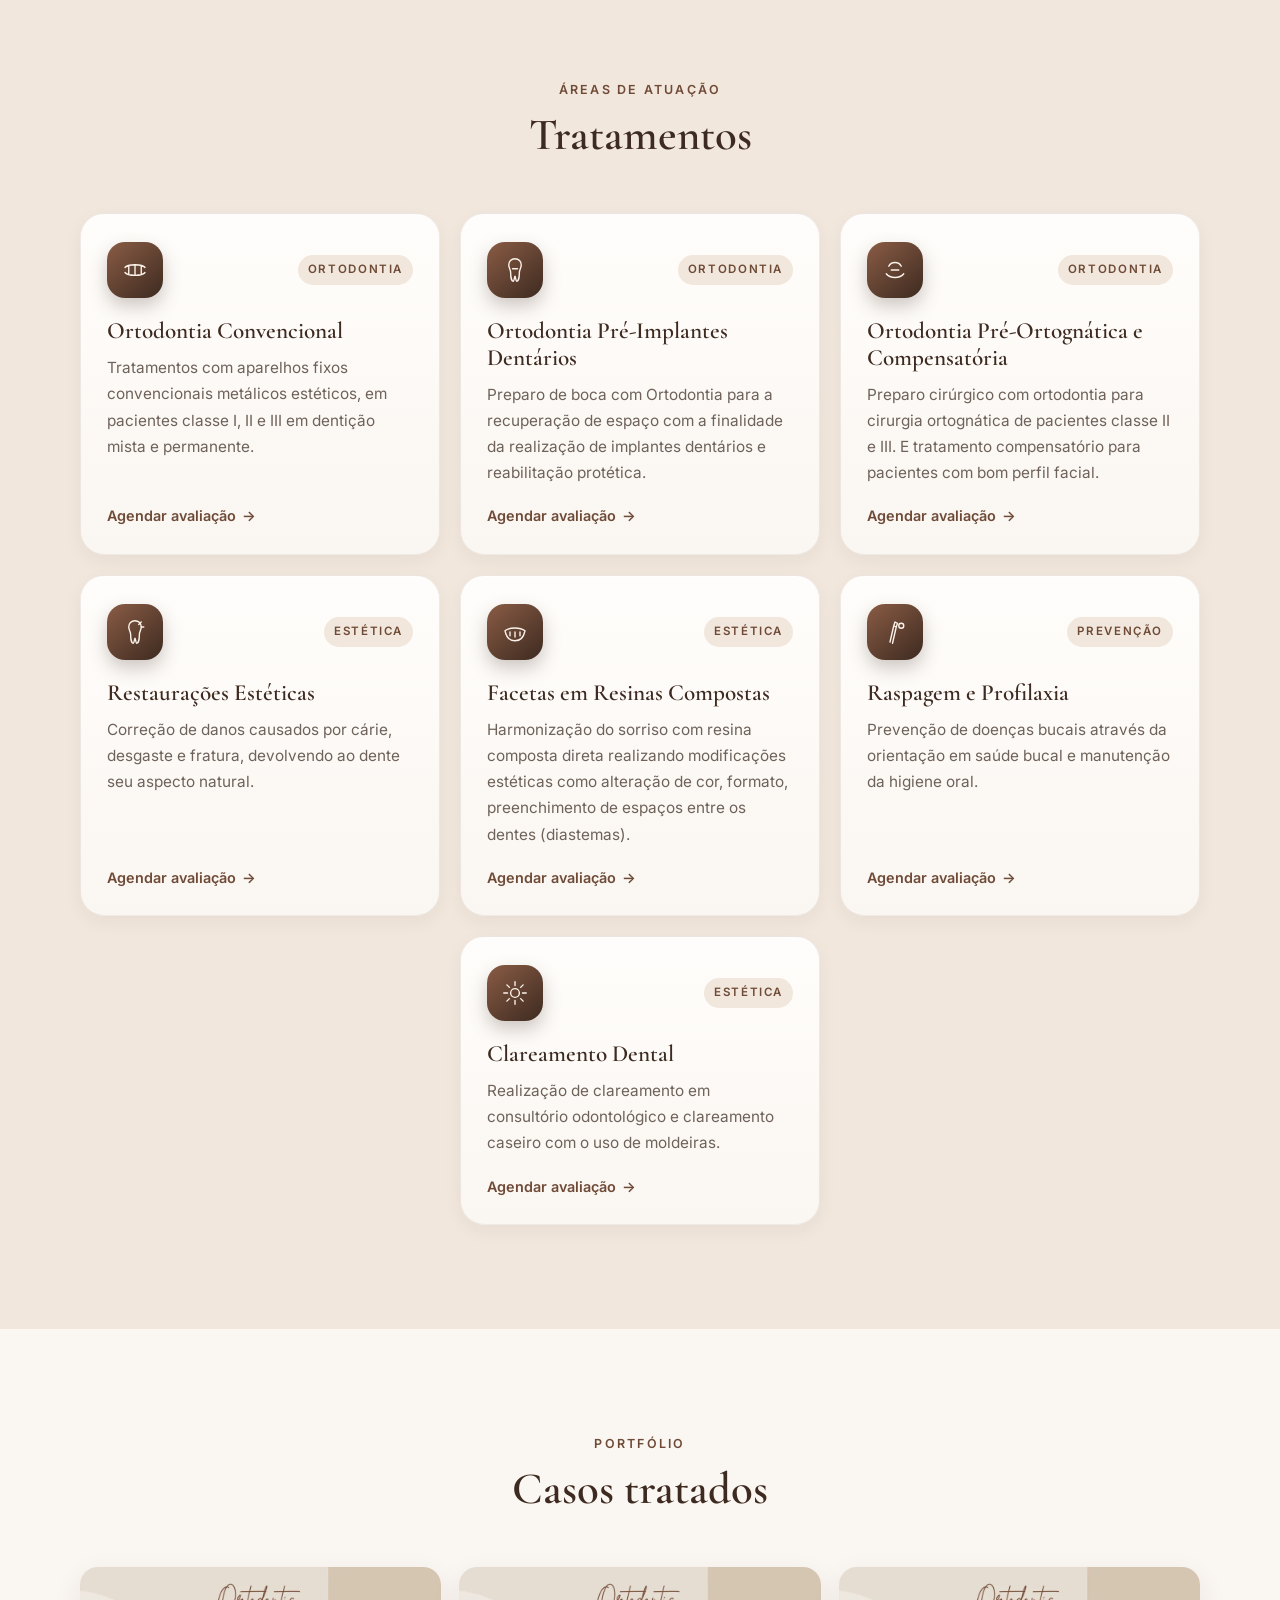
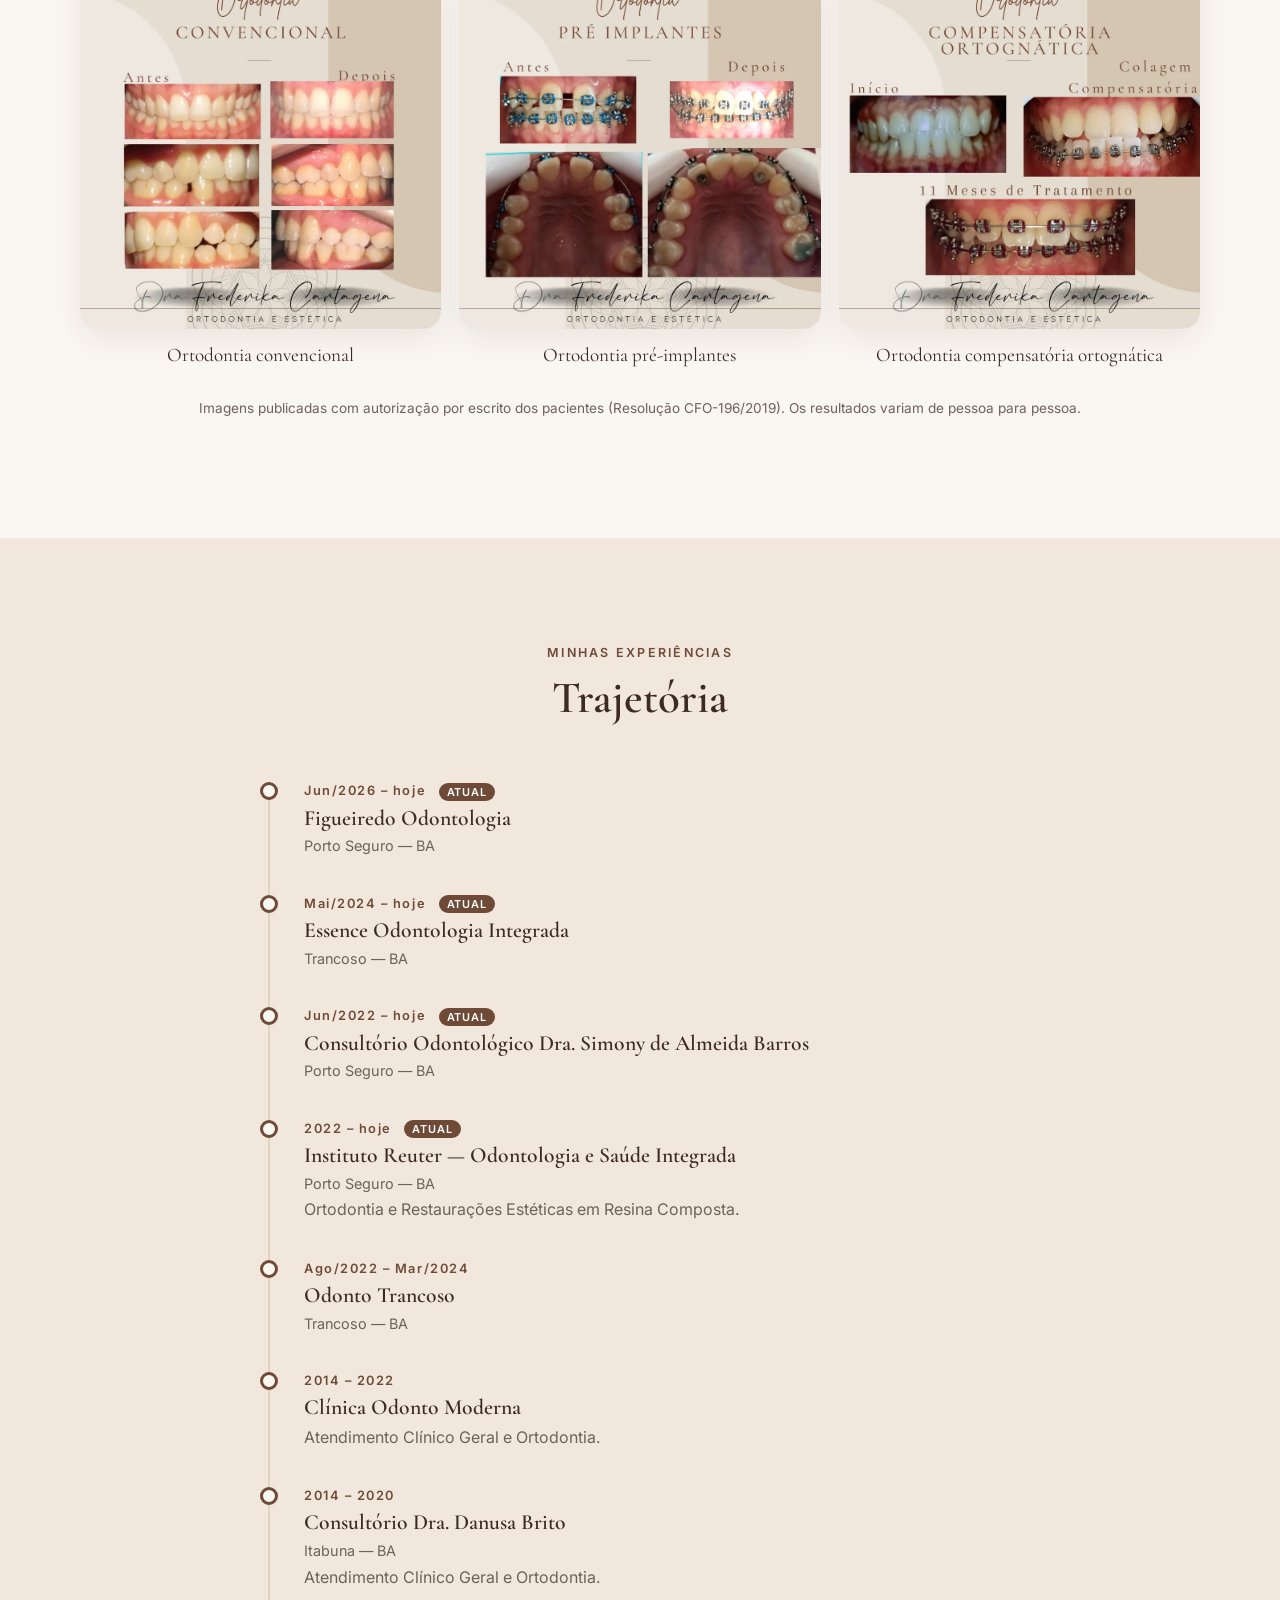
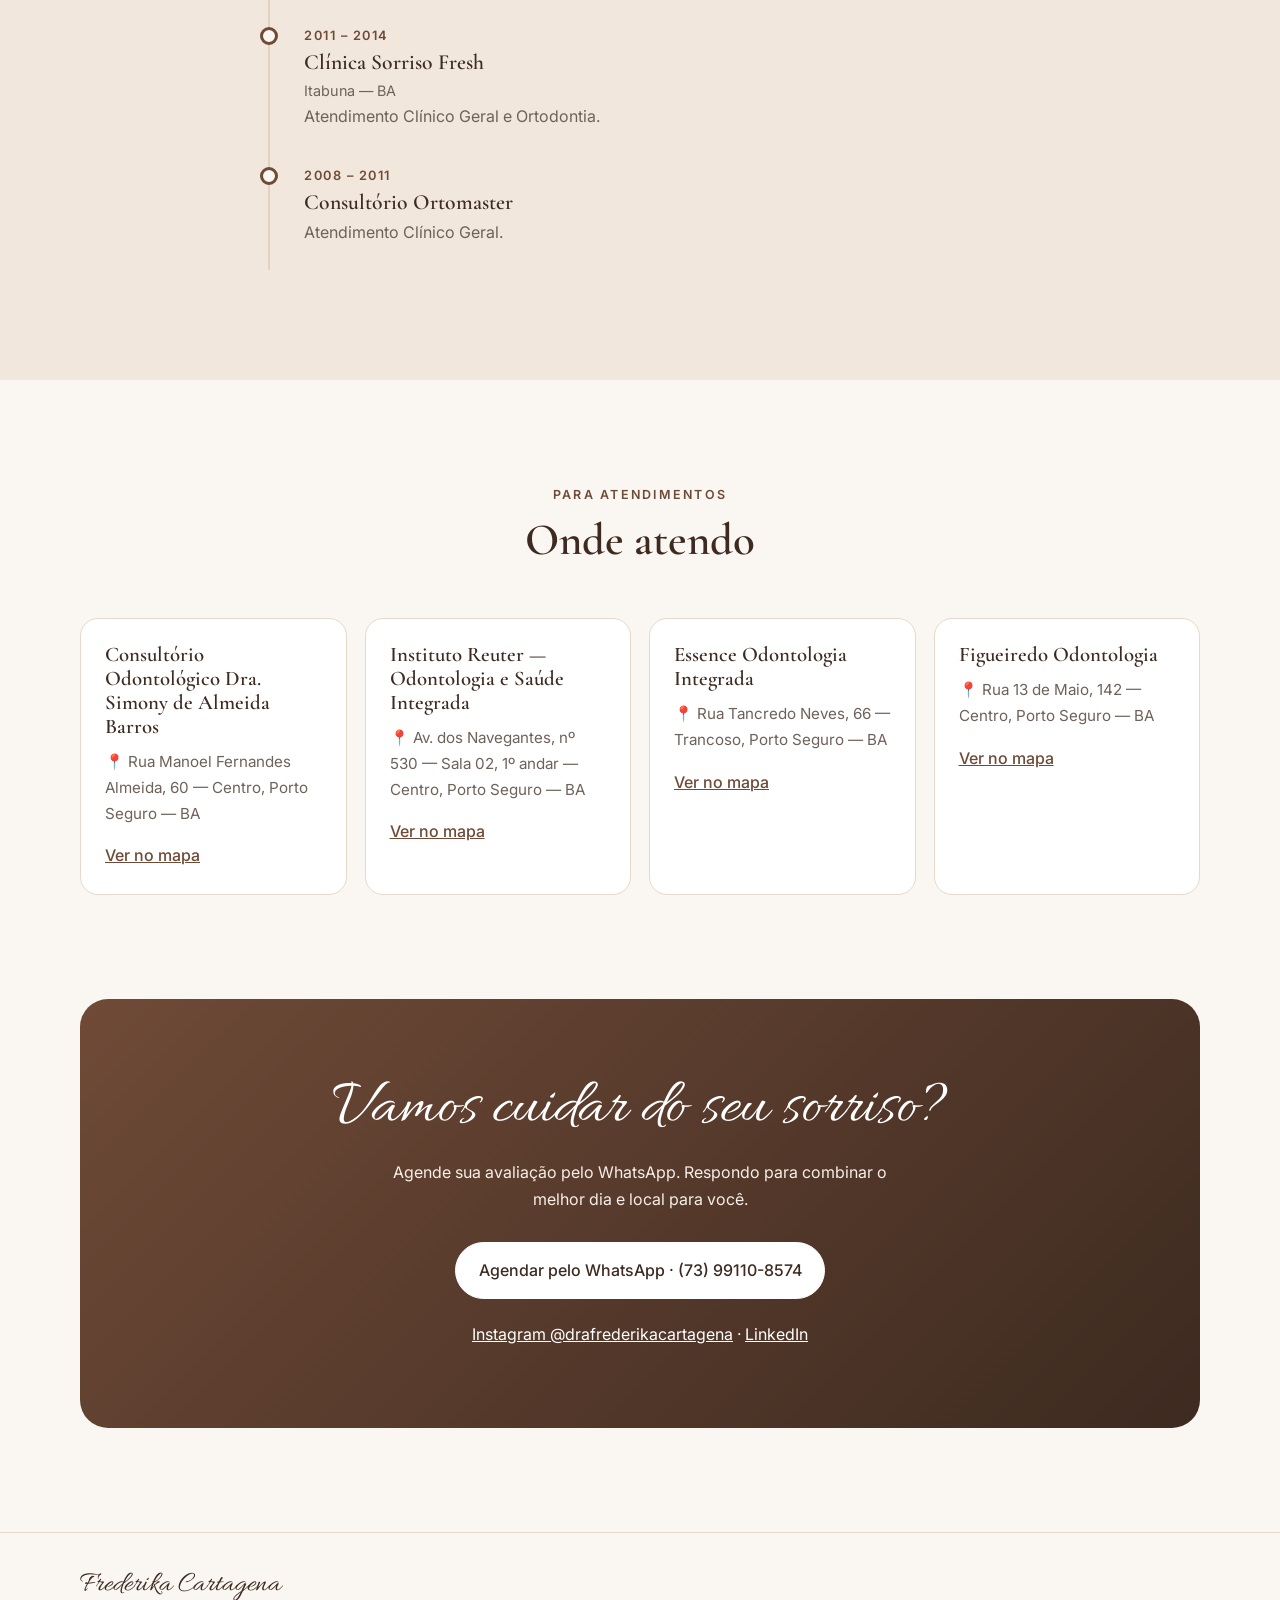
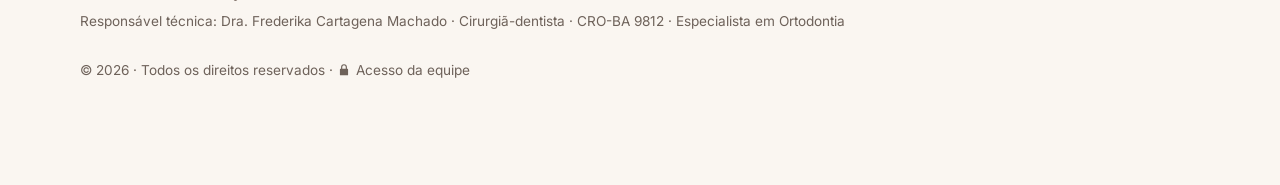
==== commit a22009a9: "Onde atendo: sem CEP" ====
--- a/index.html
+++ b/index.html
@@ -263,7 +263,7 @@
           <ul class="clinicas">
             <li class="clinica">
               <h3>Consultório Odontológico Dra. Simony de Almeida Barros</h3>
-              <p class="clinica__local">Rua Manoel Fernandes Almeida, 60 — Centro, Porto Seguro — BA, 45810-000</p>
+              <p class="clinica__local">Rua Manoel Fernandes Almeida, 60 — Centro, Porto Seguro — BA</p>
               <a class="clinica__mapa" href="https://www.google.com/maps/search/?api=1&amp;query=Rua+Manoel+Fernandes+Almeida,+60,+Centro,+Porto+Seguro+BA" target="_blank" rel="noopener">Ver no mapa</a>
             </li>
             <li class="clinica">
@@ -273,12 +273,12 @@
             </li>
             <li class="clinica">
               <h3>Essence Odontologia Integrada</h3>
-              <p class="clinica__local">Rua Tancredo Neves, 66 — Trancoso, Porto Seguro — BA, 45818-000</p>
+              <p class="clinica__local">Rua Tancredo Neves, 66 — Trancoso, Porto Seguro — BA</p>
               <a class="clinica__mapa" href="https://www.google.com/maps/search/?api=1&amp;query=Rua+Tancredo+Neves,+66,+Trancoso,+Porto+Seguro+BA" target="_blank" rel="noopener">Ver no mapa</a>
             </li>
             <li class="clinica">
               <h3>Figueiredo Odontologia</h3>
-              <p class="clinica__local">Rua 13 de Maio, 142 — Centro, Porto Seguro — BA, 45810-000</p>
+              <p class="clinica__local">Rua 13 de Maio, 142 — Centro, Porto Seguro — BA</p>
               <a class="clinica__mapa" href="https://www.google.com/maps/search/?api=1&amp;query=Rua+13+de+Maio,+142,+Centro,+Porto+Seguro+BA" target="_blank" rel="noopener">Ver no mapa</a>
             </li>
           </ul>
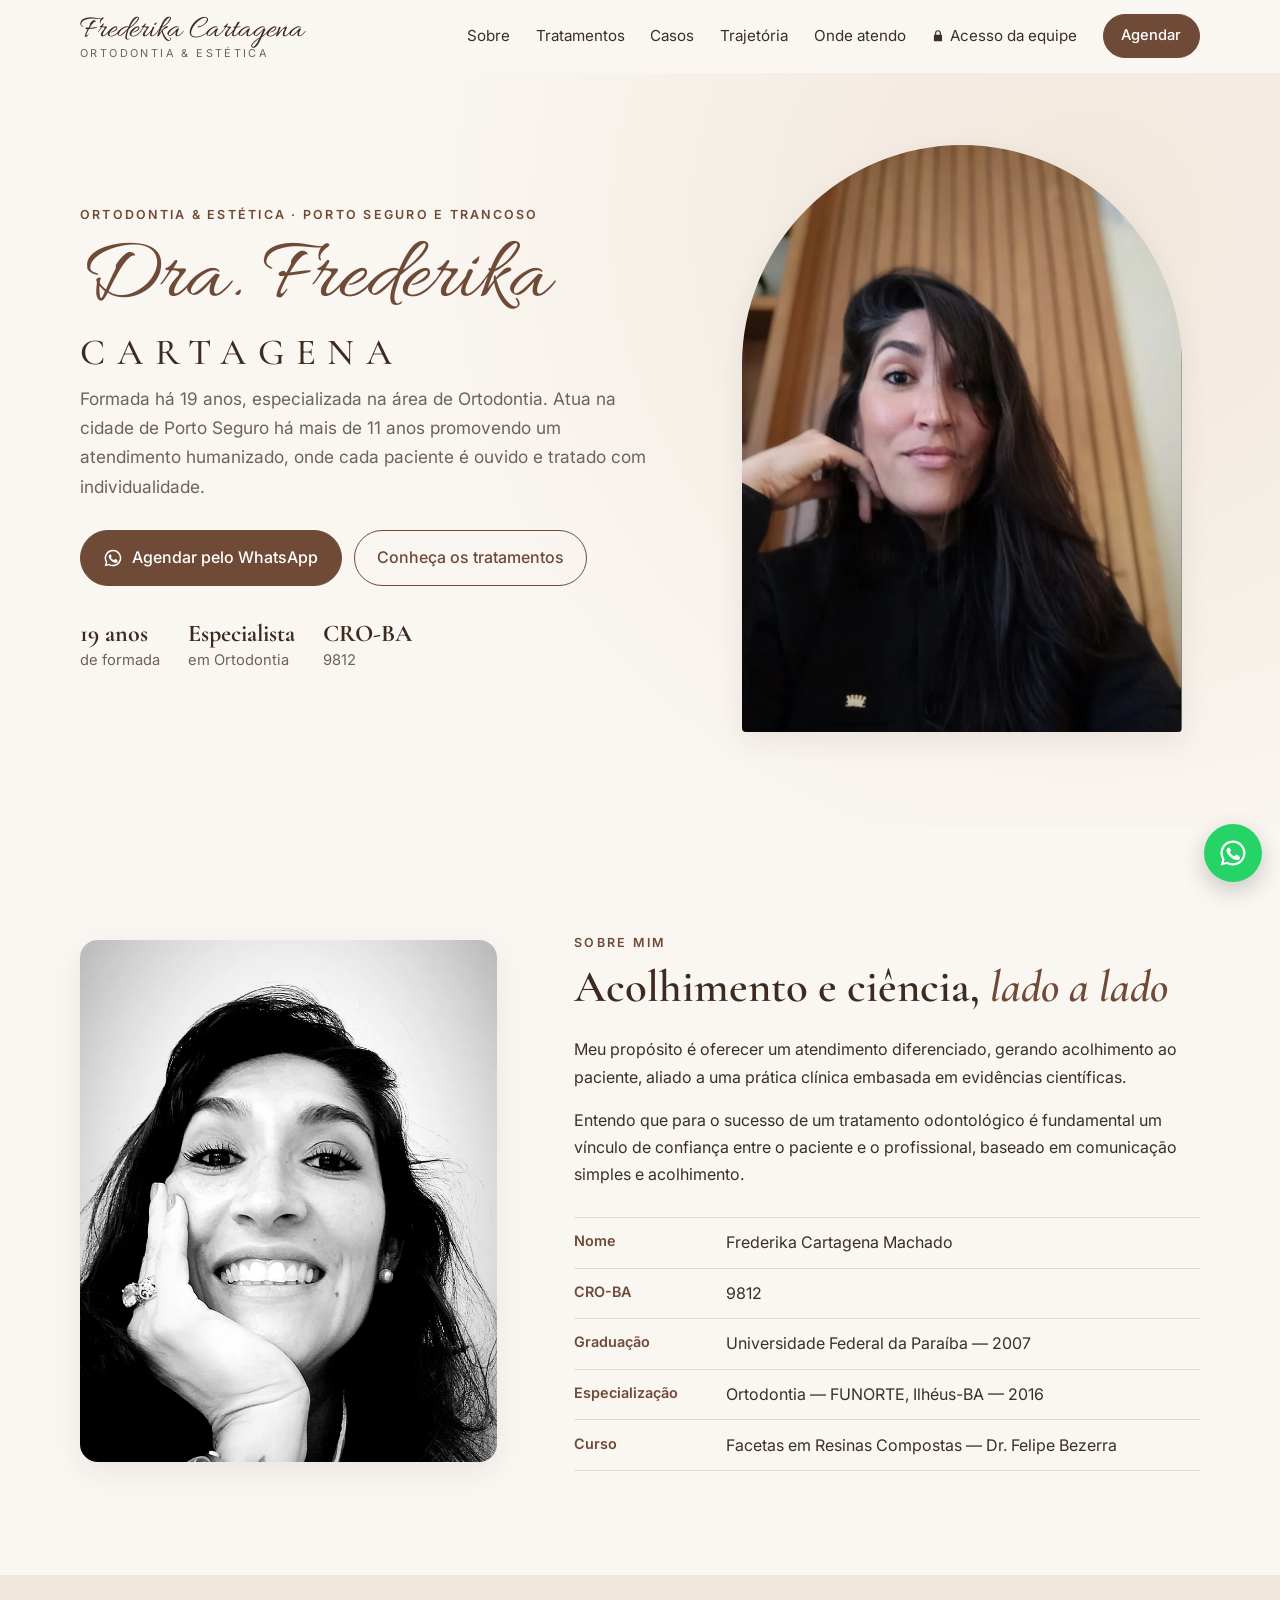
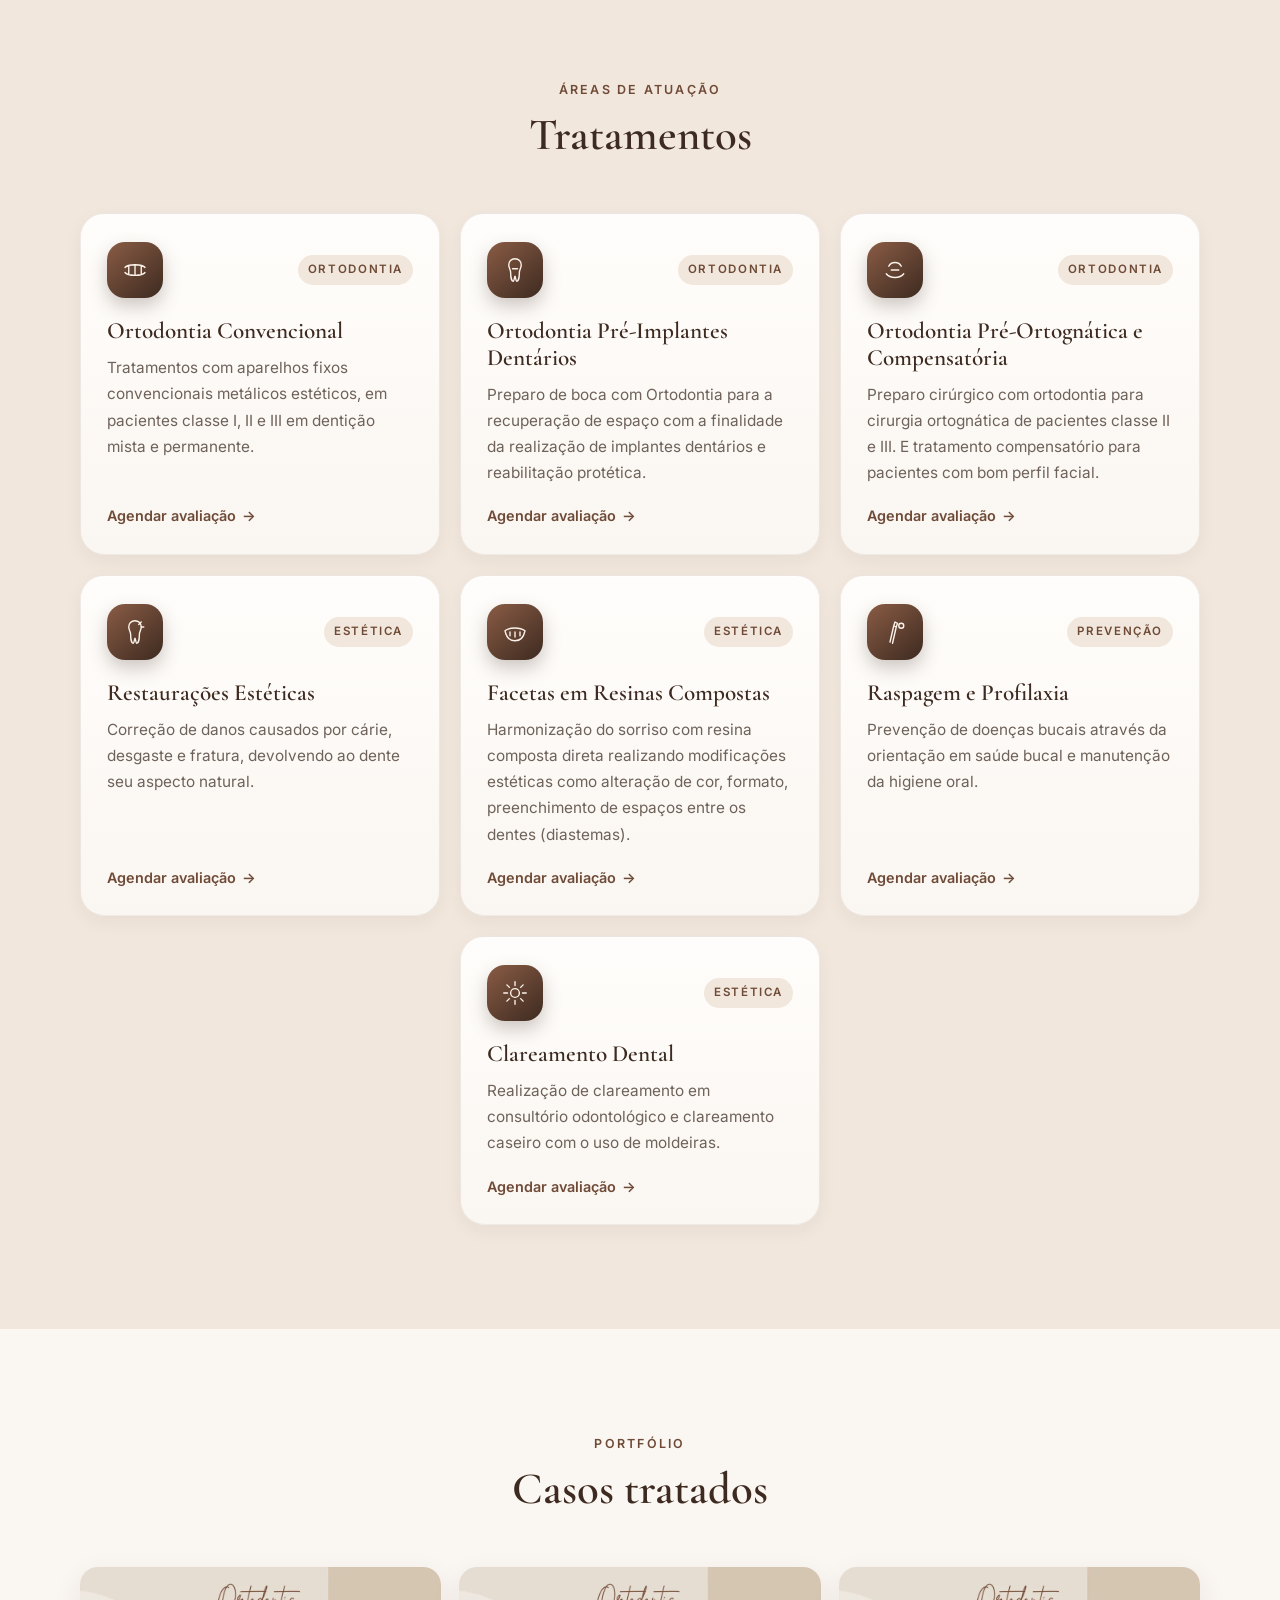
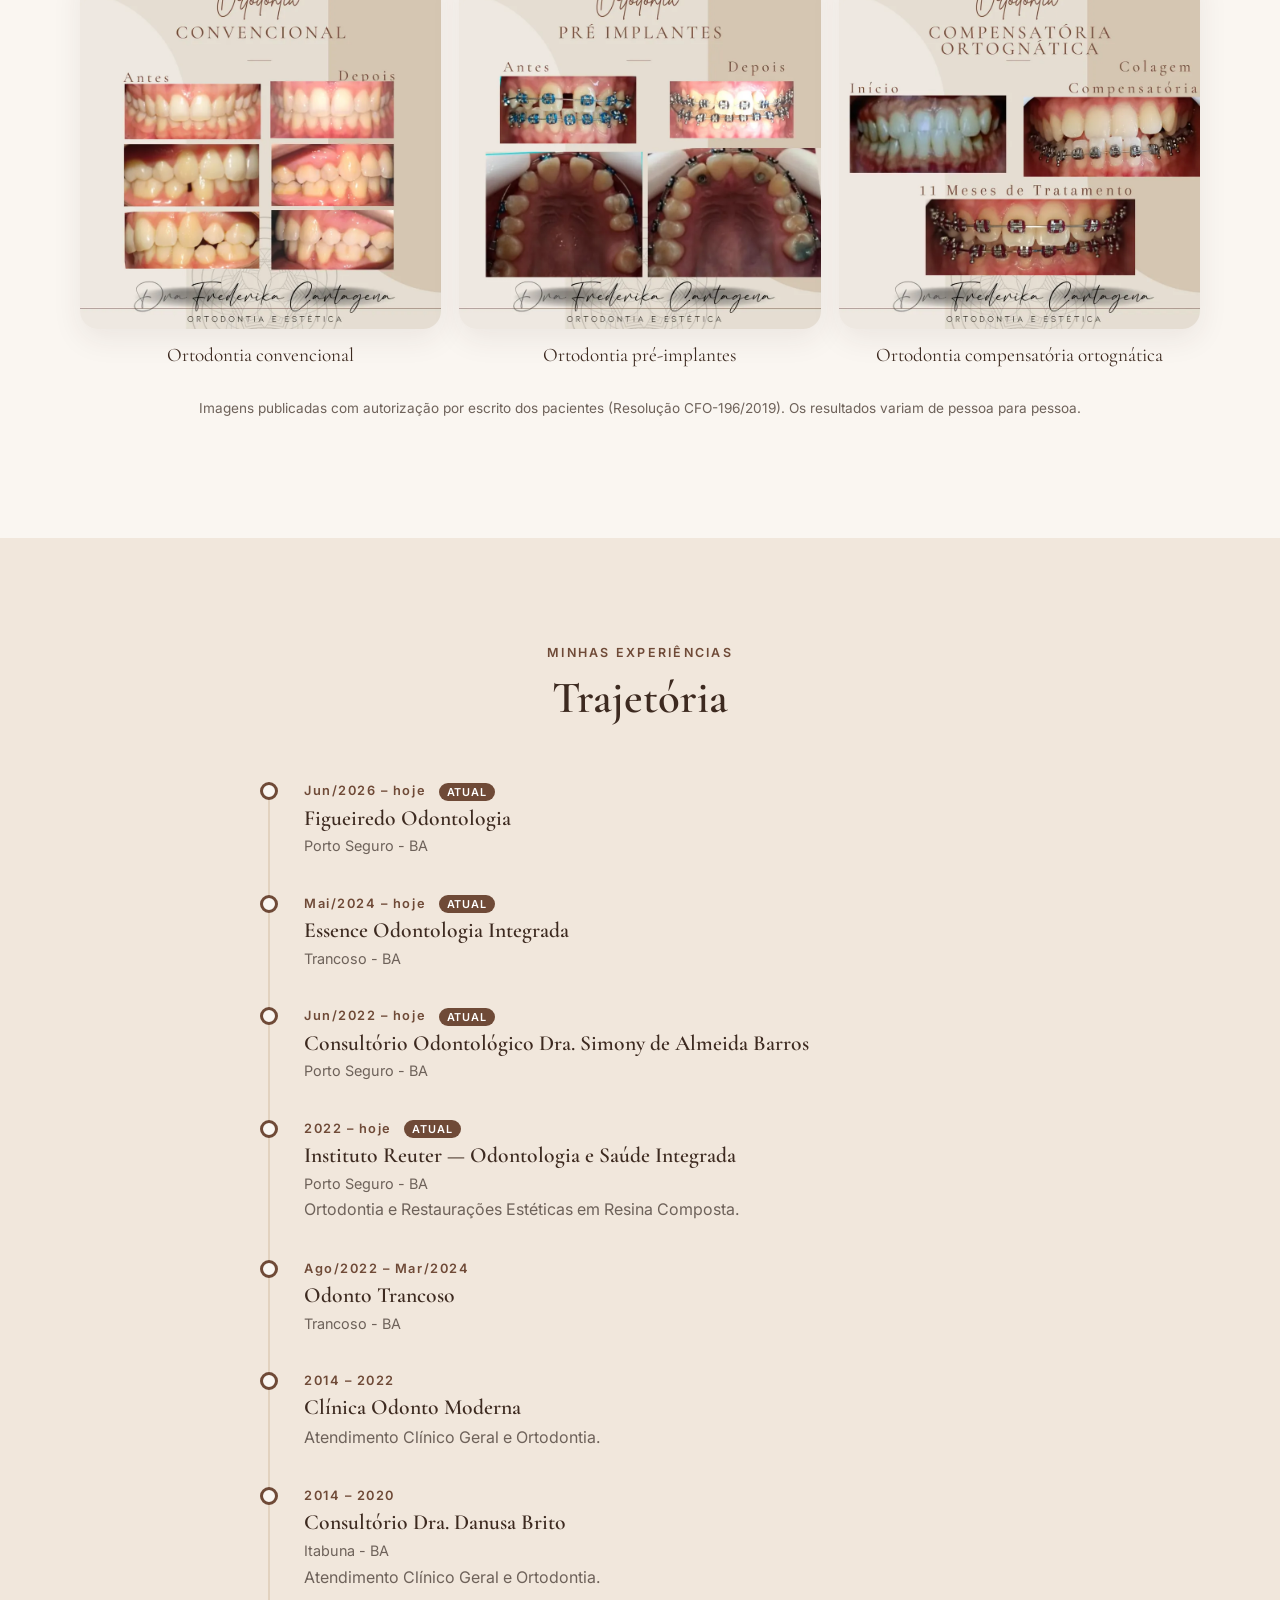
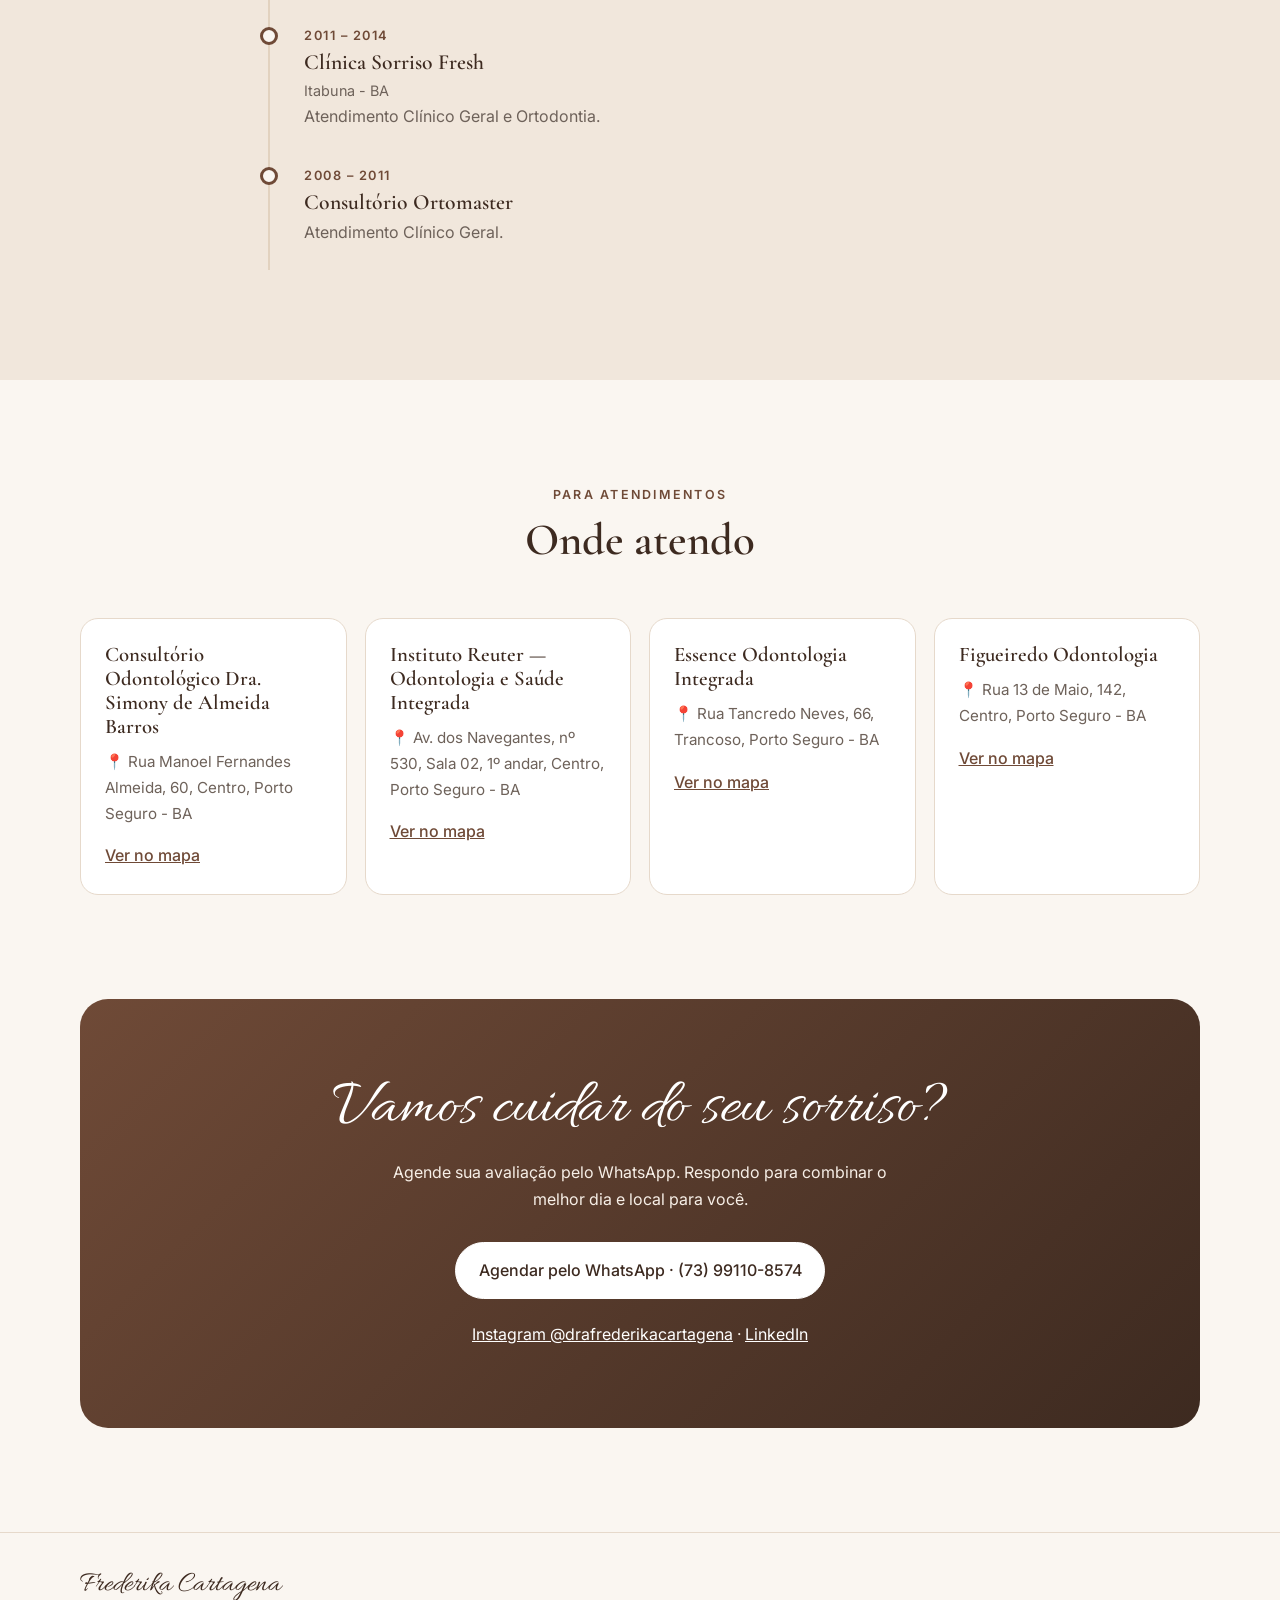
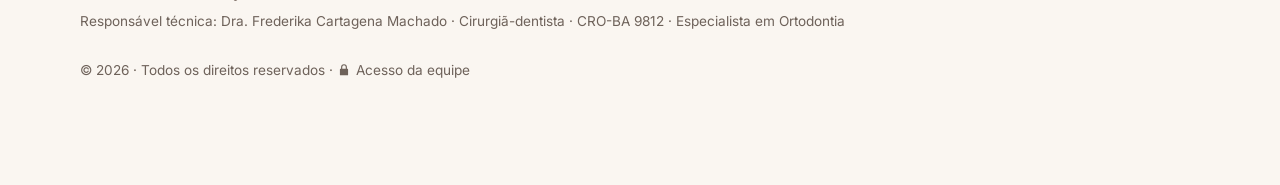
==== commit 6f06bf47: "Endereços: vírgulas e cidade-UF sem quebra de linha" ====
--- a/index.html
+++ b/index.html
@@ -240,14 +240,14 @@
             <h2>Trajetória</h2>
           </header>
           <ol class="linha-tempo">
-            <li><span class="linha-tempo__ano">Jun/2026 – hoje <span class="linha-tempo__atual">Atual</span></span><h3>Figueiredo Odontologia</h3><p class="linha-tempo__local">Porto Seguro — BA</p></li>
-            <li><span class="linha-tempo__ano">Mai/2024 – hoje <span class="linha-tempo__atual">Atual</span></span><h3>Essence Odontologia Integrada</h3><p class="linha-tempo__local">Trancoso — BA</p></li>
-            <li><span class="linha-tempo__ano">Jun/2022 – hoje <span class="linha-tempo__atual">Atual</span></span><h3>Consultório Odontológico Dra. Simony de Almeida Barros</h3><p class="linha-tempo__local">Porto Seguro — BA</p></li>
-            <li><span class="linha-tempo__ano">2022 – hoje <span class="linha-tempo__atual">Atual</span></span><h3>Instituto Reuter — Odontologia e Saúde Integrada</h3><p class="linha-tempo__local">Porto Seguro — BA</p><p>Ortodontia e Restaurações Estéticas em Resina Composta.</p></li>
-            <li><span class="linha-tempo__ano">Ago/2022 – Mar/2024</span><h3>Odonto Trancoso</h3><p class="linha-tempo__local">Trancoso — BA</p></li>
+            <li><span class="linha-tempo__ano">Jun/2026 – hoje <span class="linha-tempo__atual">Atual</span></span><h3>Figueiredo Odontologia</h3><p class="linha-tempo__local">Porto Seguro&nbsp;-&nbsp;BA</p></li>
+            <li><span class="linha-tempo__ano">Mai/2024 – hoje <span class="linha-tempo__atual">Atual</span></span><h3>Essence Odontologia Integrada</h3><p class="linha-tempo__local">Trancoso&nbsp;-&nbsp;BA</p></li>
+            <li><span class="linha-tempo__ano">Jun/2022 – hoje <span class="linha-tempo__atual">Atual</span></span><h3>Consultório Odontológico Dra. Simony de Almeida Barros</h3><p class="linha-tempo__local">Porto Seguro&nbsp;-&nbsp;BA</p></li>
+            <li><span class="linha-tempo__ano">2022 – hoje <span class="linha-tempo__atual">Atual</span></span><h3>Instituto Reuter — Odontologia e Saúde Integrada</h3><p class="linha-tempo__local">Porto Seguro&nbsp;-&nbsp;BA</p><p>Ortodontia e Restaurações Estéticas em Resina Composta.</p></li>
+            <li><span class="linha-tempo__ano">Ago/2022 – Mar/2024</span><h3>Odonto Trancoso</h3><p class="linha-tempo__local">Trancoso&nbsp;-&nbsp;BA</p></li>
             <li><span class="linha-tempo__ano">2014 – 2022</span><h3>Clínica Odonto Moderna</h3><p>Atendimento Clínico Geral e Ortodontia.</p></li>
-            <li><span class="linha-tempo__ano">2014 – 2020</span><h3>Consultório Dra. Danusa Brito</h3><p class="linha-tempo__local">Itabuna — BA</p><p>Atendimento Clínico Geral e Ortodontia.</p></li>
-            <li><span class="linha-tempo__ano">2011 – 2014</span><h3>Clínica Sorriso Fresh</h3><p class="linha-tempo__local">Itabuna — BA</p><p>Atendimento Clínico Geral e Ortodontia.</p></li>
+            <li><span class="linha-tempo__ano">2014 – 2020</span><h3>Consultório Dra. Danusa Brito</h3><p class="linha-tempo__local">Itabuna&nbsp;-&nbsp;BA</p><p>Atendimento Clínico Geral e Ortodontia.</p></li>
+            <li><span class="linha-tempo__ano">2011 – 2014</span><h3>Clínica Sorriso Fresh</h3><p class="linha-tempo__local">Itabuna&nbsp;-&nbsp;BA</p><p>Atendimento Clínico Geral e Ortodontia.</p></li>
             <li><span class="linha-tempo__ano">2008 – 2011</span><h3>Consultório Ortomaster</h3><p>Atendimento Clínico Geral.</p></li>
           </ol>
         </div>
@@ -263,22 +263,22 @@
           <ul class="clinicas">
             <li class="clinica">
               <h3>Consultório Odontológico Dra. Simony de Almeida Barros</h3>
-              <p class="clinica__local">Rua Manoel Fernandes Almeida, 60 — Centro, Porto Seguro — BA</p>
+              <p class="clinica__local">Rua Manoel Fernandes Almeida, 60, Centro, Porto Seguro&nbsp;-&nbsp;BA</p>
               <a class="clinica__mapa" href="https://www.google.com/maps/search/?api=1&amp;query=Rua+Manoel+Fernandes+Almeida,+60,+Centro,+Porto+Seguro+BA" target="_blank" rel="noopener">Ver no mapa</a>
             </li>
             <li class="clinica">
               <h3>Instituto Reuter — Odontologia e Saúde Integrada</h3>
-              <p class="clinica__local">Av. dos Navegantes, nº 530 — Sala 02, 1º andar — Centro, Porto Seguro — BA</p>
+              <p class="clinica__local">Av. dos Navegantes, nº 530, Sala 02, 1º andar, Centro, Porto Seguro&nbsp;-&nbsp;BA</p>
               <a class="clinica__mapa" href="https://www.google.com/maps/search/?api=1&amp;query=Av.+dos+Navegantes,+530,+Centro,+Porto+Seguro+BA" target="_blank" rel="noopener">Ver no mapa</a>
             </li>
             <li class="clinica">
               <h3>Essence Odontologia Integrada</h3>
-              <p class="clinica__local">Rua Tancredo Neves, 66 — Trancoso, Porto Seguro — BA</p>
+              <p class="clinica__local">Rua Tancredo Neves, 66, Trancoso, Porto Seguro&nbsp;-&nbsp;BA</p>
               <a class="clinica__mapa" href="https://www.google.com/maps/search/?api=1&amp;query=Rua+Tancredo+Neves,+66,+Trancoso,+Porto+Seguro+BA" target="_blank" rel="noopener">Ver no mapa</a>
             </li>
             <li class="clinica">
               <h3>Figueiredo Odontologia</h3>
-              <p class="clinica__local">Rua 13 de Maio, 142 — Centro, Porto Seguro — BA</p>
+              <p class="clinica__local">Rua 13 de Maio, 142, Centro, Porto Seguro&nbsp;-&nbsp;BA</p>
               <a class="clinica__mapa" href="https://www.google.com/maps/search/?api=1&amp;query=Rua+13+de+Maio,+142,+Centro,+Porto+Seguro+BA" target="_blank" rel="noopener">Ver no mapa</a>
             </li>
           </ul>
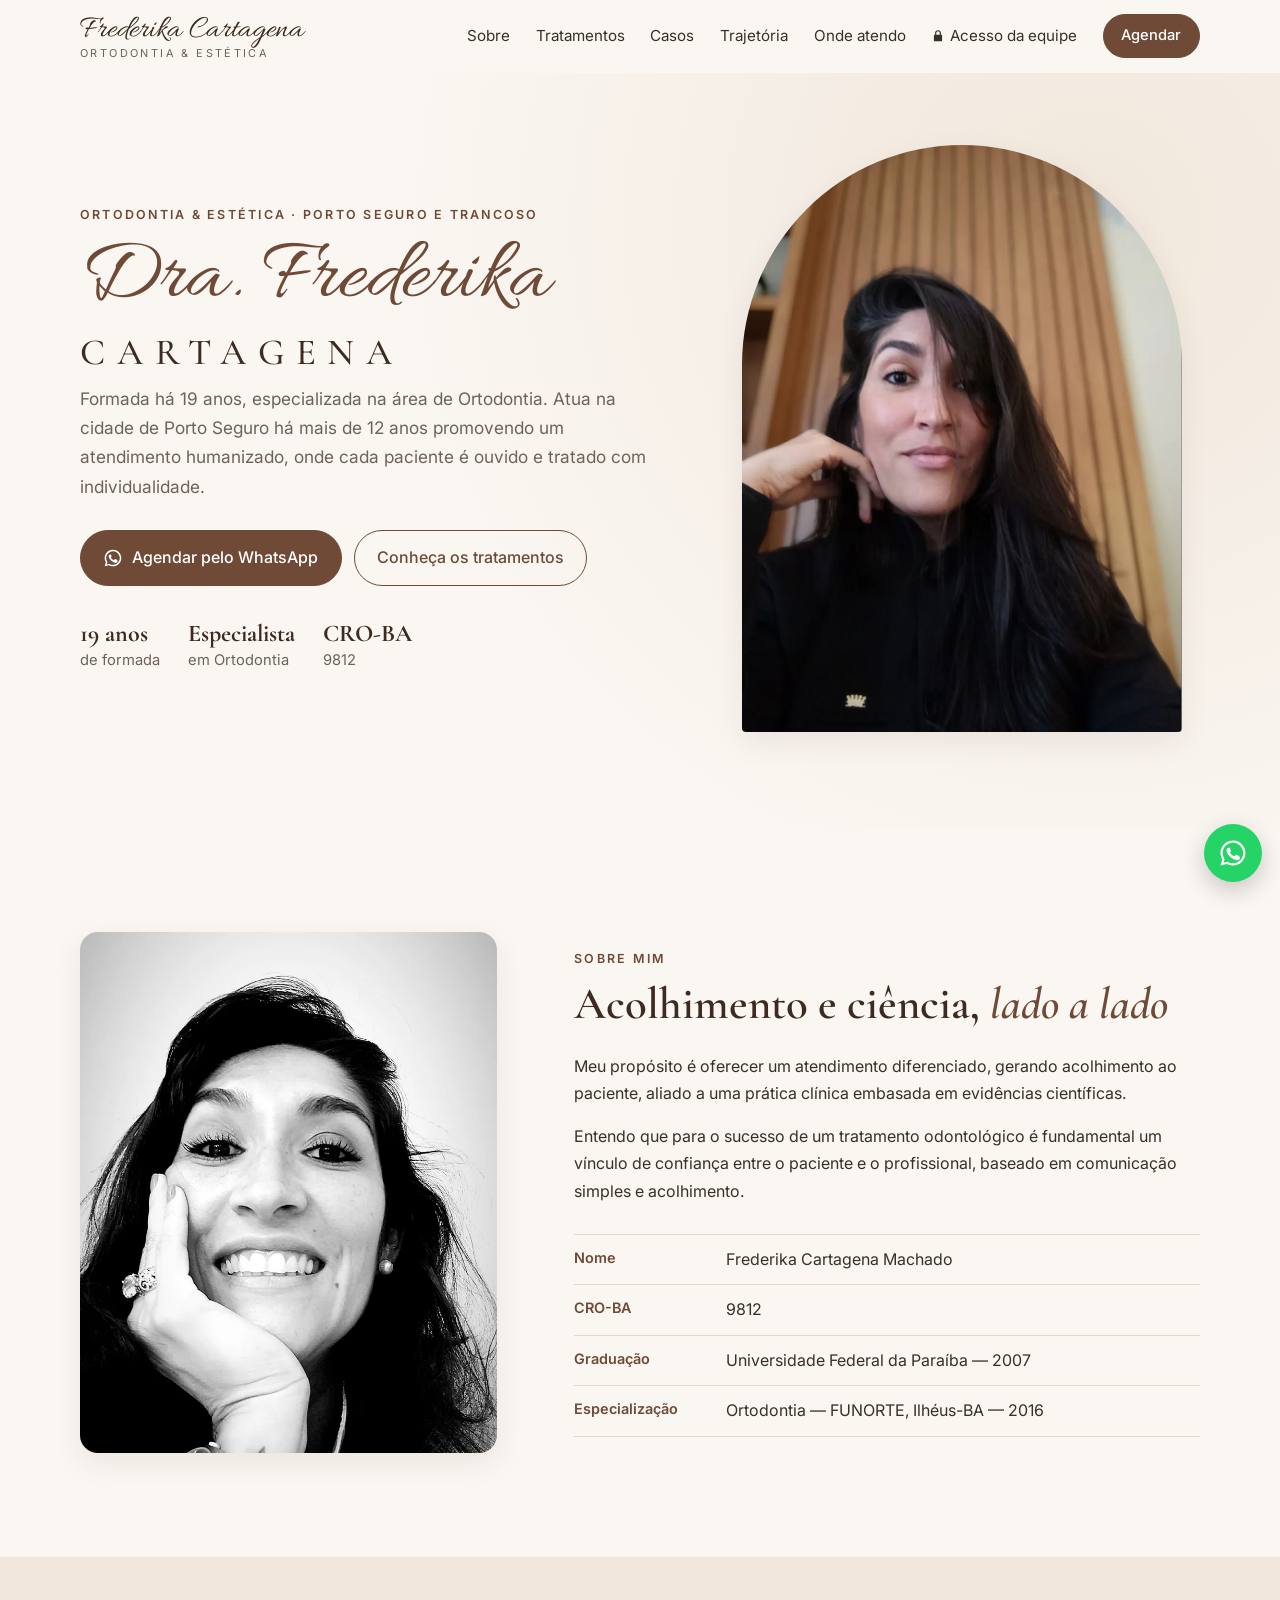
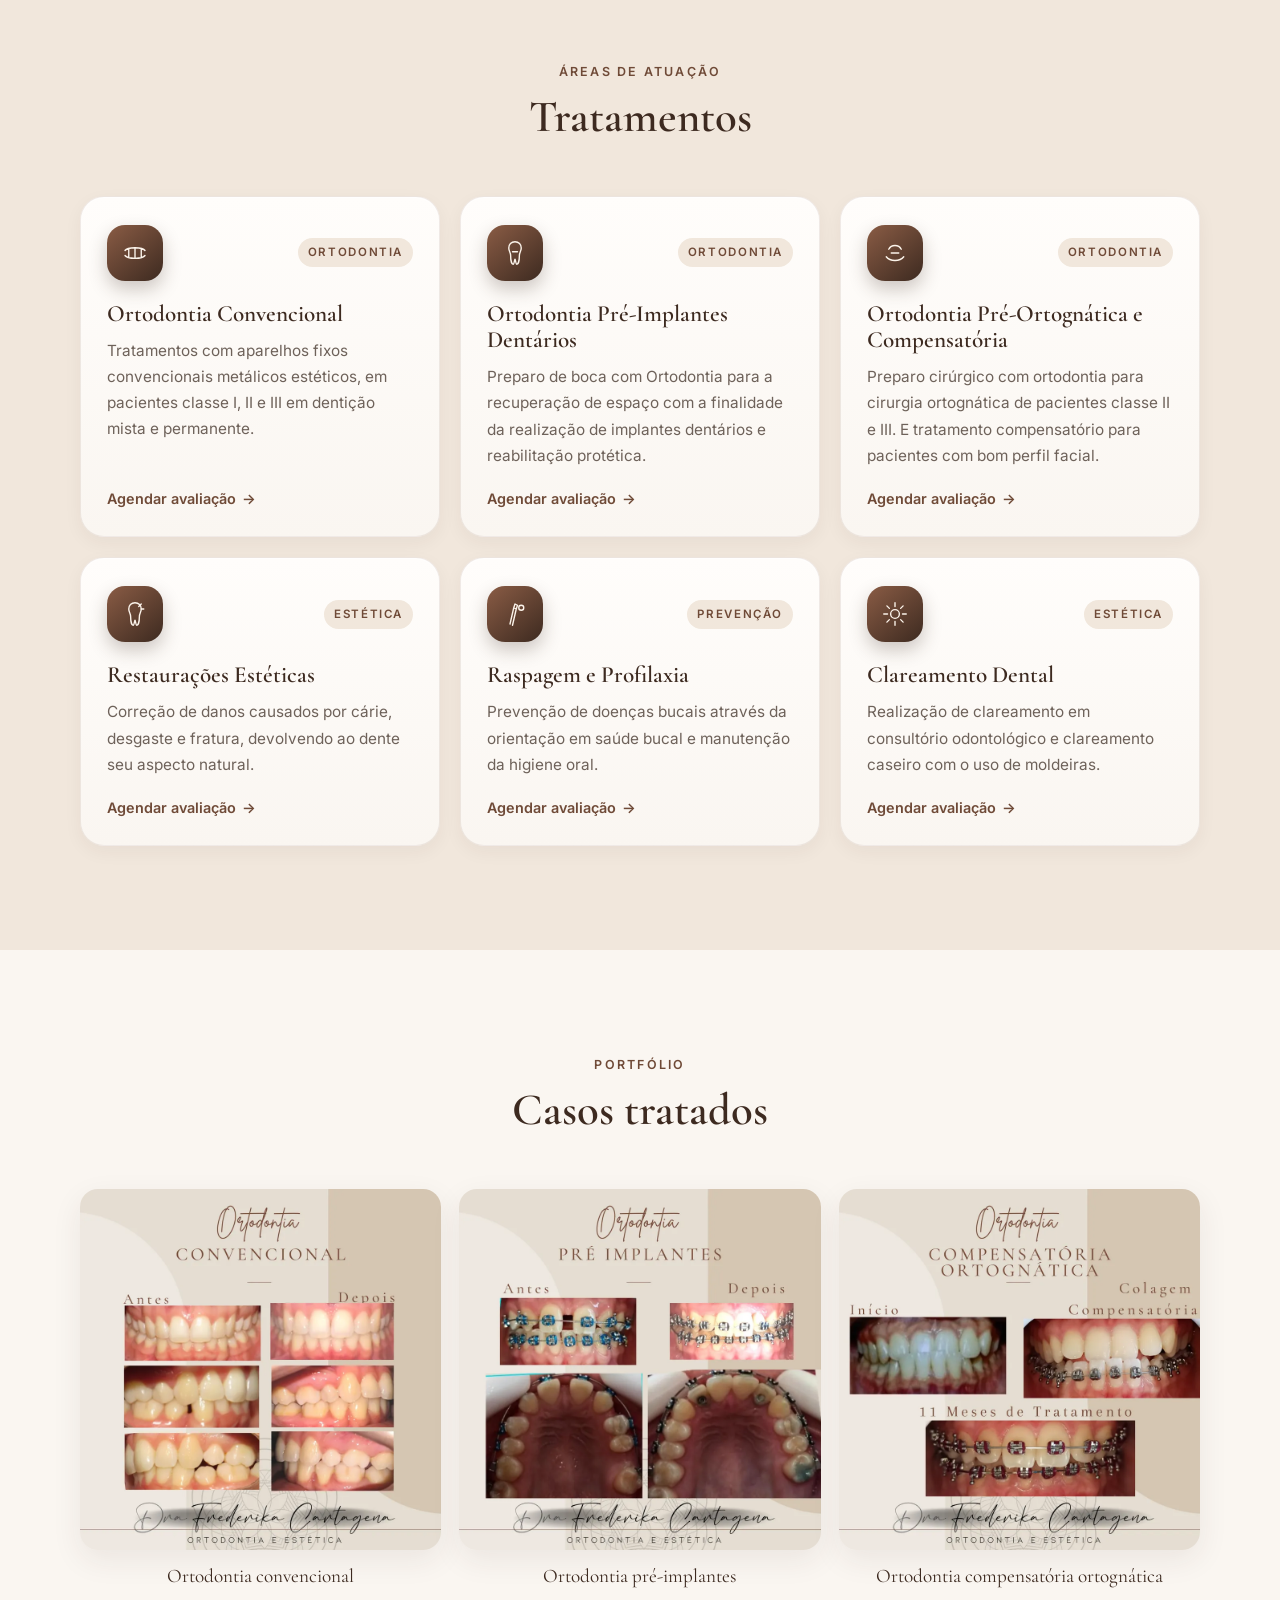
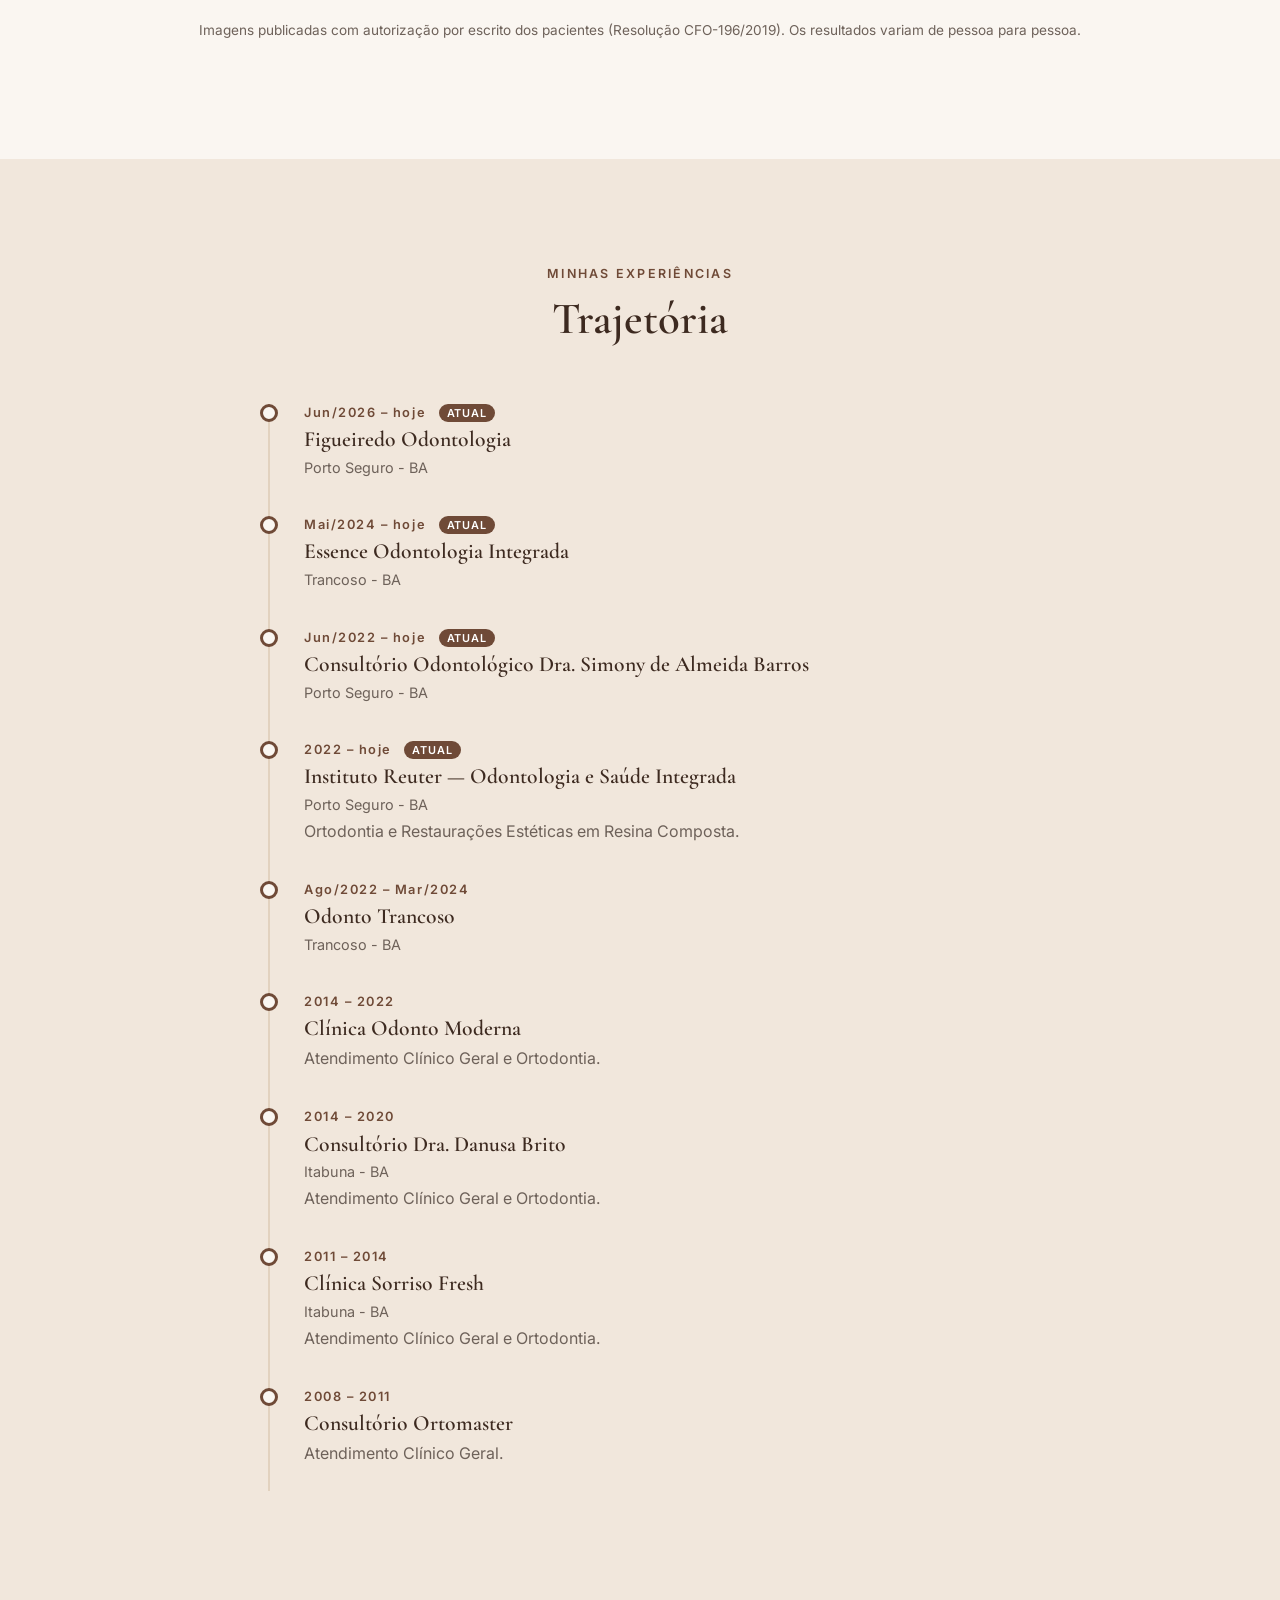
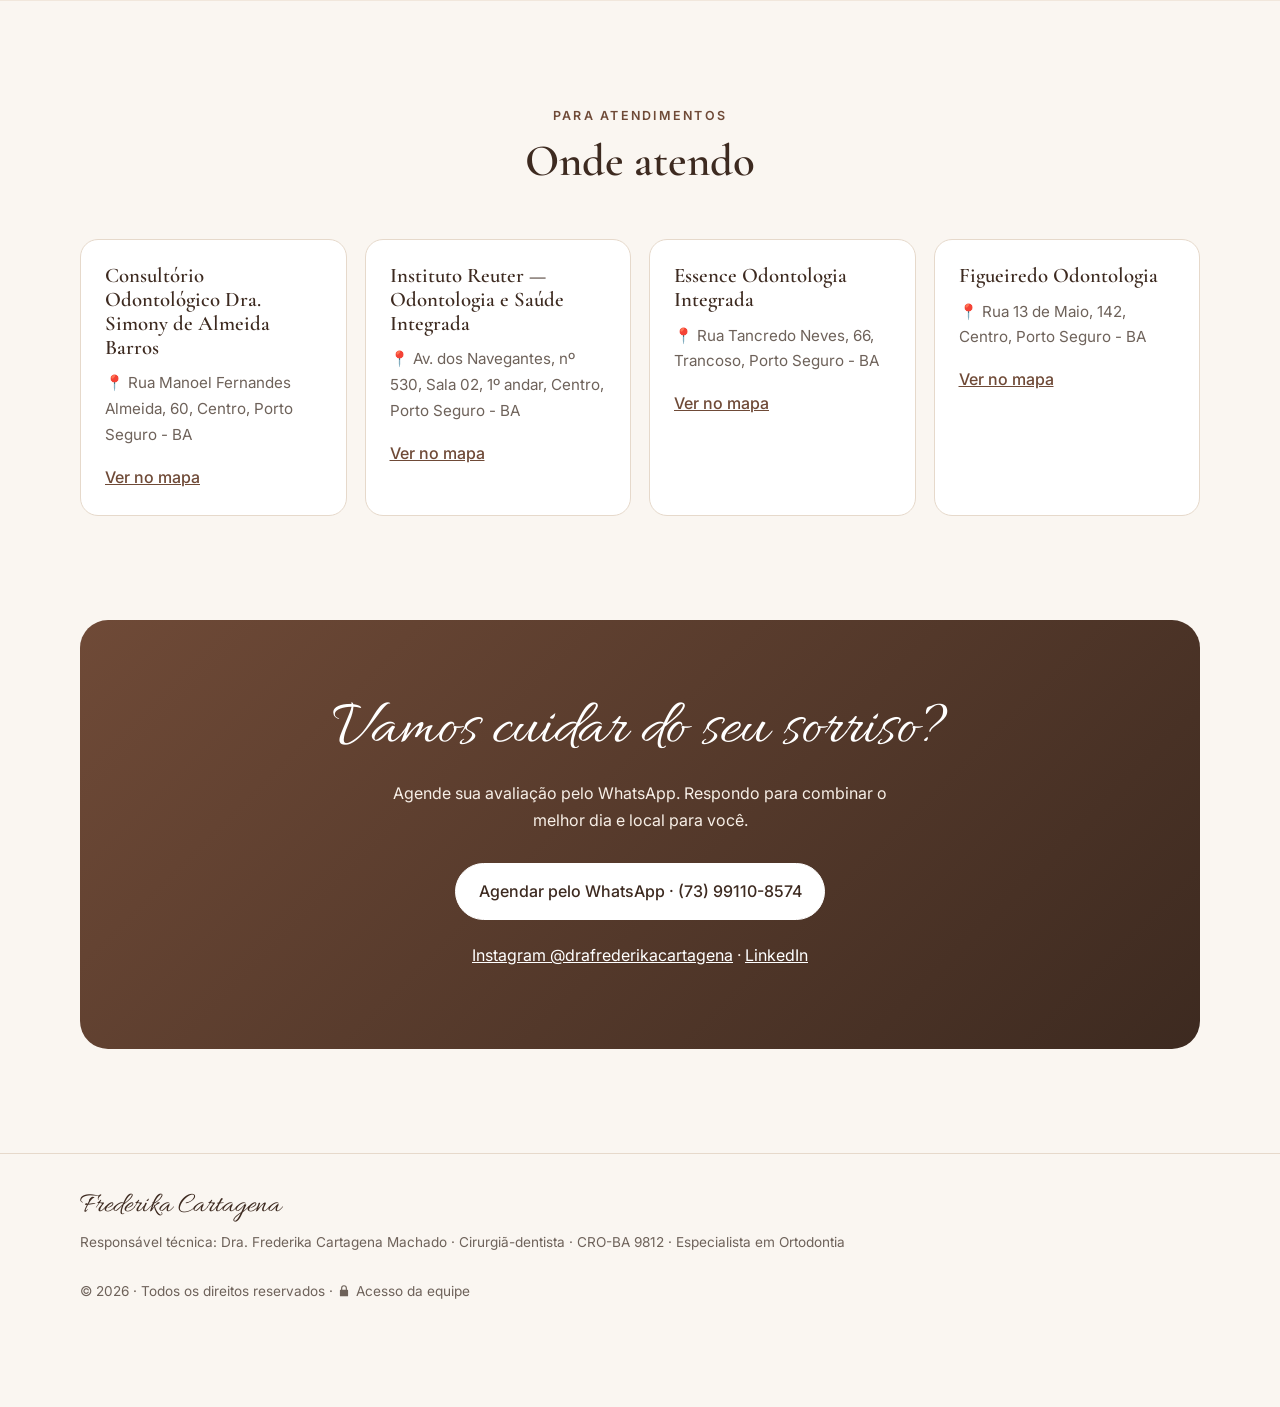
==== commit c321fbbc: "Mais de 12 anos em Porto Seguro; sem facetas em resina" ====
--- a/index.html
+++ b/index.html
@@ -6,7 +6,7 @@
     <title>Dra. Frederika Cartagena — Ortodontia e Estética em Porto Seguro</title>
     <meta
       name="description"
-      content="Ortodontista em Porto Seguro e Trancoso (BA). Aparelhos fixos, ortodontia pré-implantes e pré-ortognática, facetas em resina, clareamento. Atendimento humanizado. Agende pelo WhatsApp."
+      content="Ortodontista em Porto Seguro e Trancoso (BA). Aparelhos fixos, ortodontia pré-implantes e pré-ortognática, restaurações estéticas e clareamento. Atendimento humanizado. Agende pelo WhatsApp."
     />
     <link rel="canonical" href="https://www.drafrederika.com.br/" />
     <meta property="og:type" content="website" />
@@ -76,7 +76,7 @@
               <span class="hero__sobrenome">Cartagena</span>
             </h1>
             <p class="hero__lead">
-              Formada há 19 anos, especializada na área de Ortodontia. Atua na cidade de Porto Seguro há mais de 11 anos
+              Formada há 19 anos, especializada na área de Ortodontia. Atua na cidade de Porto Seguro há mais de 12 anos
               promovendo um atendimento humanizado, onde cada paciente é ouvido e tratado com individualidade.
             </p>
             <div class="hero__acoes">
@@ -123,7 +123,6 @@
               <div><dt>CRO-BA</dt><dd>9812</dd></div>
               <div><dt>Graduação</dt><dd>Universidade Federal da Paraíba — 2007</dd></div>
               <div><dt>Especialização</dt><dd>Ortodontia — FUNORTE, Ilhéus-BA — 2016</dd></div>
-              <div><dt>Curso</dt><dd>Facetas em Resinas Compostas — Dr. Felipe Bezerra</dd></div>
             </dl>
           </div>
         </div>
@@ -172,15 +171,6 @@
               <h3>Restaurações Estéticas</h3>
               <p>Correção de danos causados por cárie, desgaste e fratura, devolvendo ao dente seu aspecto natural.</p>
               <a class="cartao__link" href="https://wa.me/5573991108574?text=Ol%C3%A1%2C%20Dra.%20Frederika%21%20Gostaria%20de%20agendar%20uma%20avalia%C3%A7%C3%A3o%20para%20Restaura%C3%A7%C3%B5es%20Est%C3%A9ticas." target="_blank" rel="noopener">Agendar avaliação <span aria-hidden="true">→</span></a>
-            </li>
-            <li class="cartao">
-              <div class="cartao__topo">
-                <span class="cartao__chip"><svg class="cartao__icone" aria-hidden="true" viewBox="0 0 48 48"><path d="M8 22c8-6 24-6 32 0-2 10-8 16-16 16S10 32 8 22Z" /><path d="M16 24v6M24 24v8M32 24v6" /></svg></span>
-                <span class="cartao__tag">Estética</span>
-              </div>
-              <h3>Facetas em Resinas Compostas</h3>
-              <p>Harmonização do sorriso com resina composta direta realizando modificações estéticas como alteração de cor, formato, preenchimento de espaços entre os dentes (diastemas).</p>
-              <a class="cartao__link" href="https://wa.me/5573991108574?text=Ol%C3%A1%2C%20Dra.%20Frederika%21%20Gostaria%20de%20agendar%20uma%20avalia%C3%A7%C3%A3o%20para%20Facetas%20em%20Resinas%20Compostas." target="_blank" rel="noopener">Agendar avaliação <span aria-hidden="true">→</span></a>
             </li>
             <li class="cartao">
               <div class="cartao__topo">
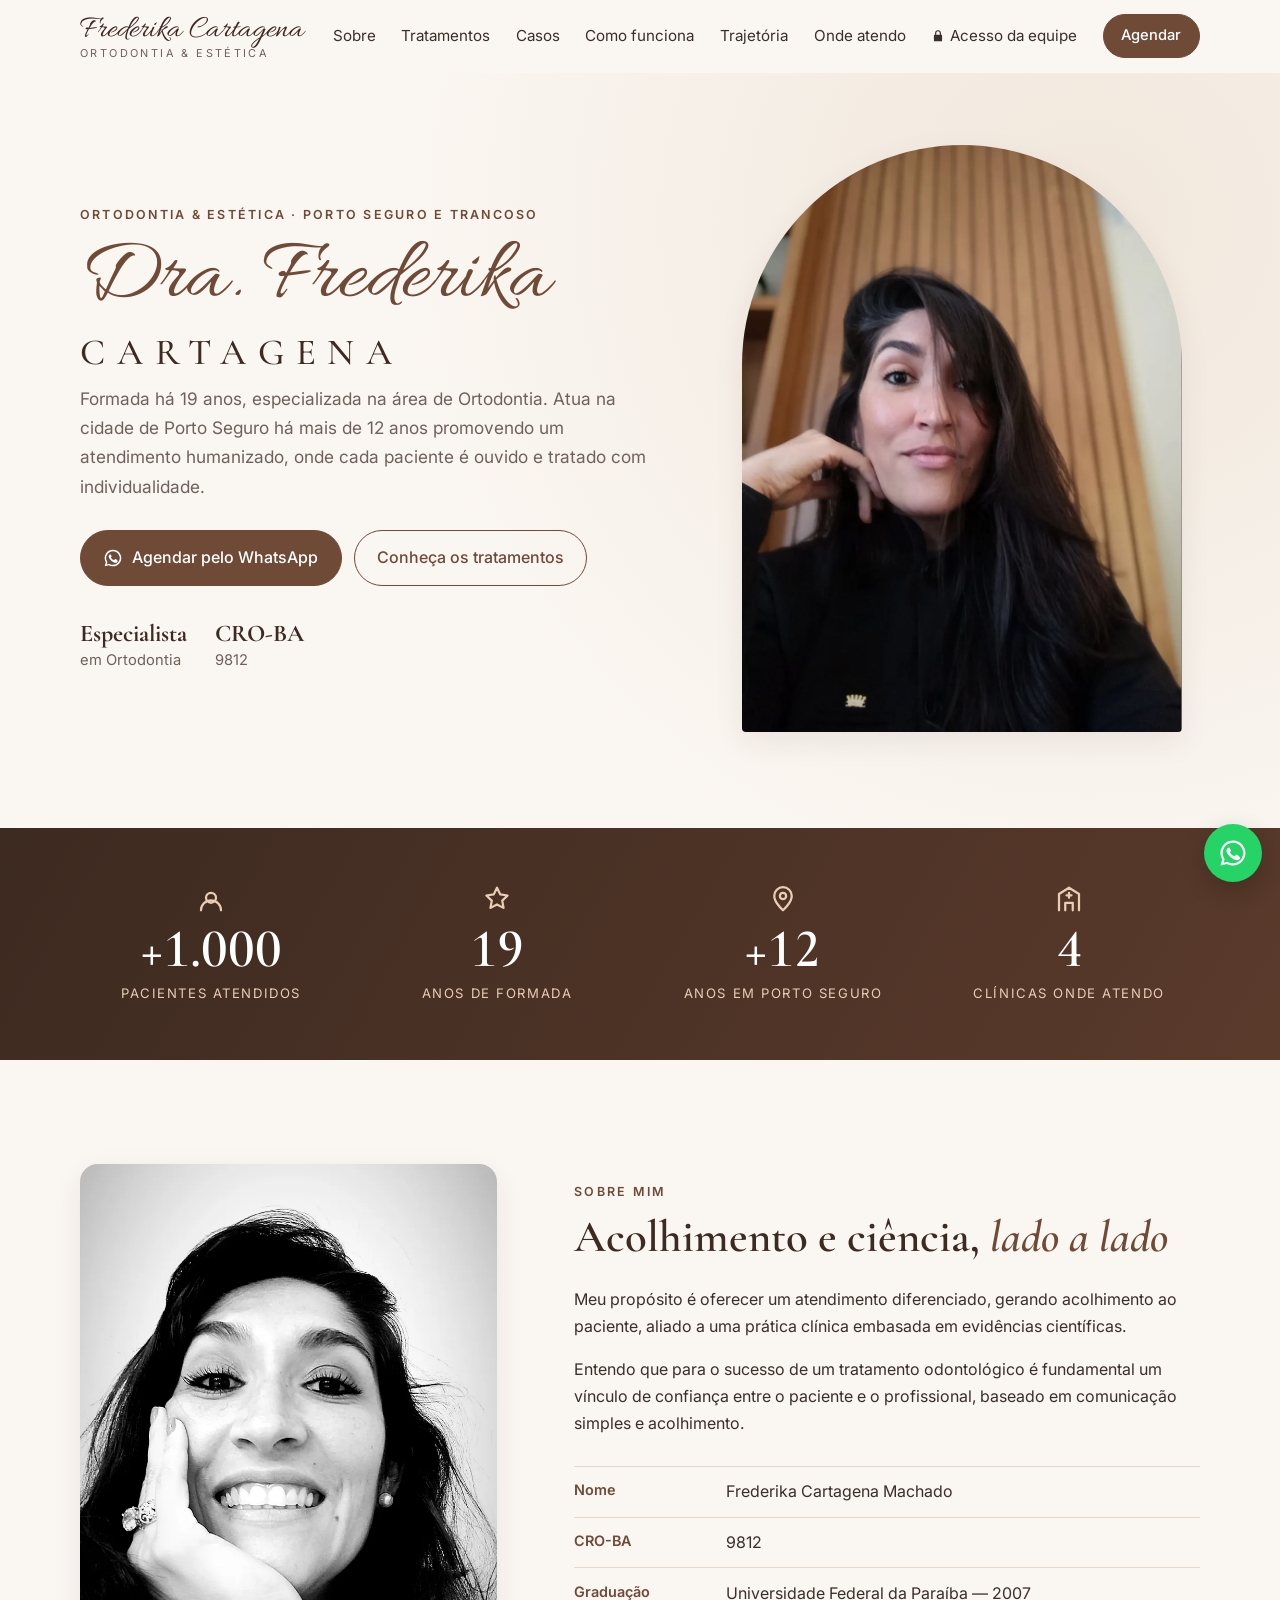
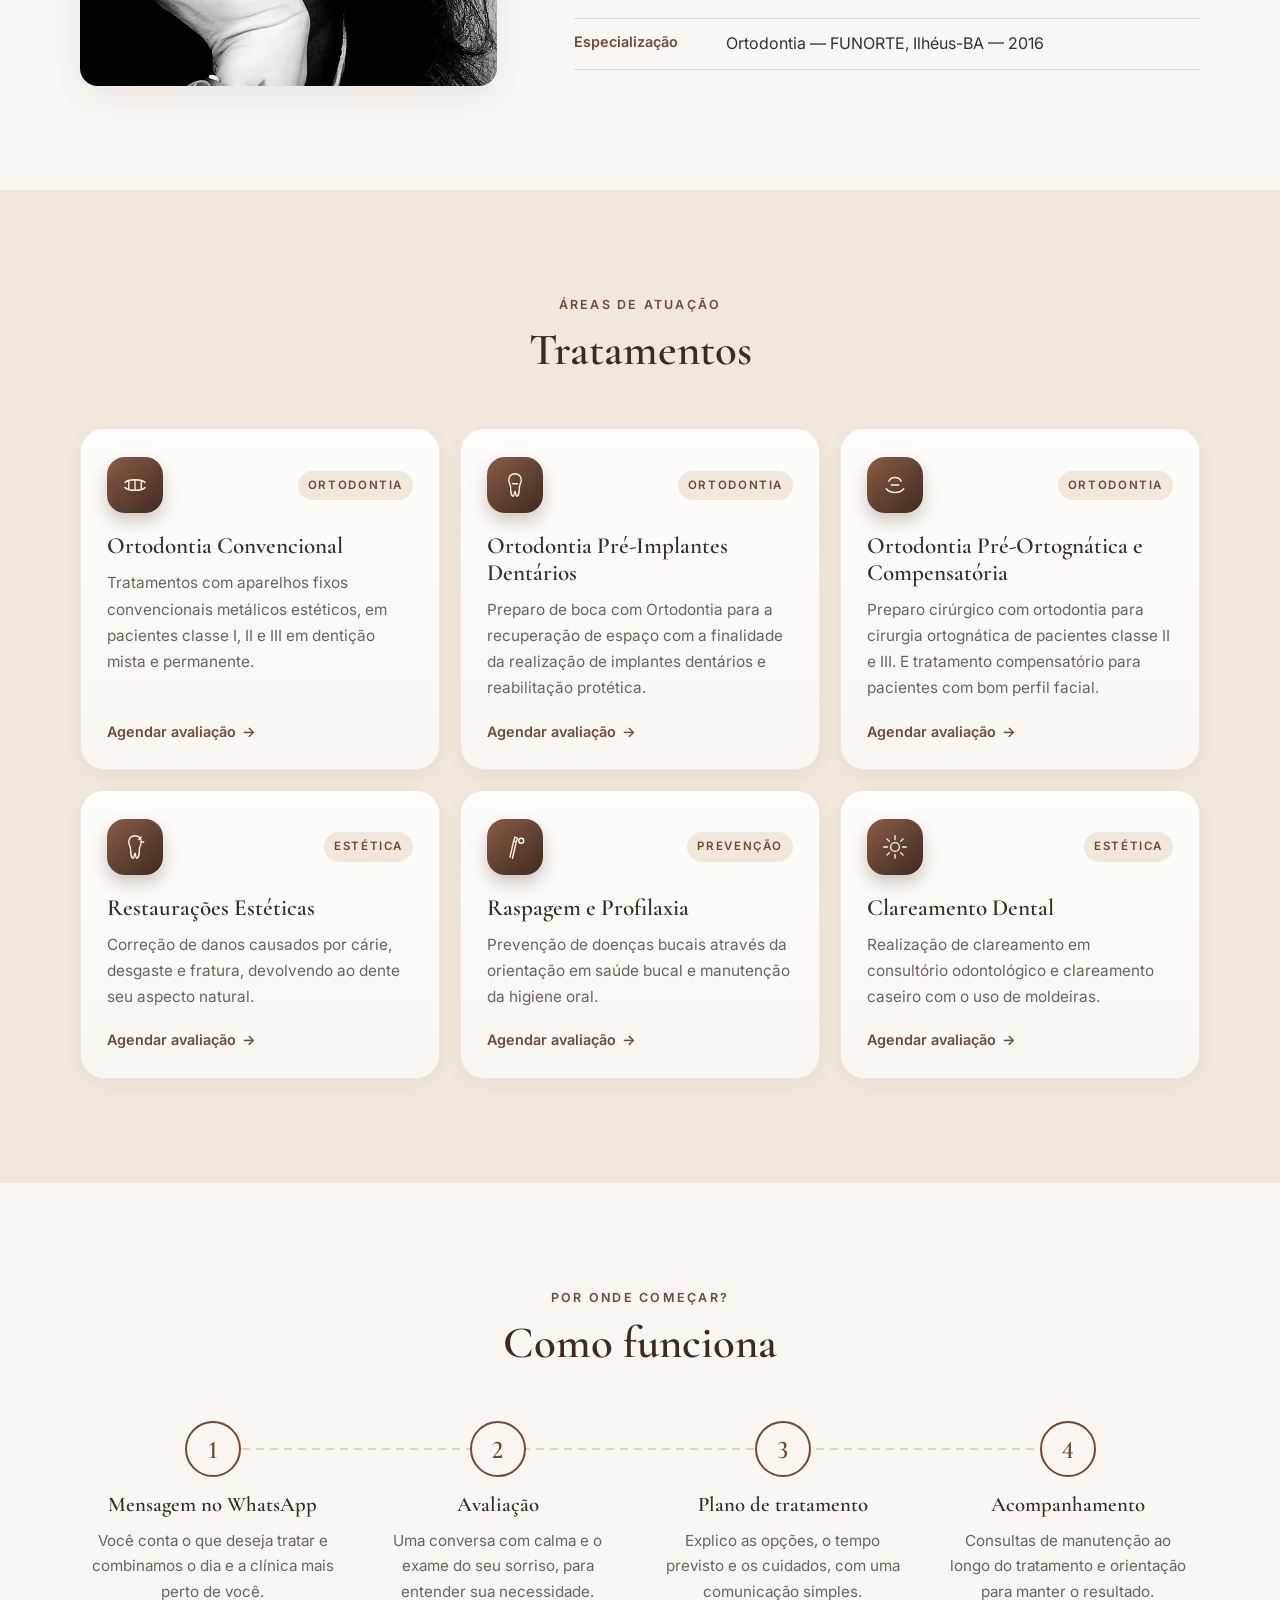
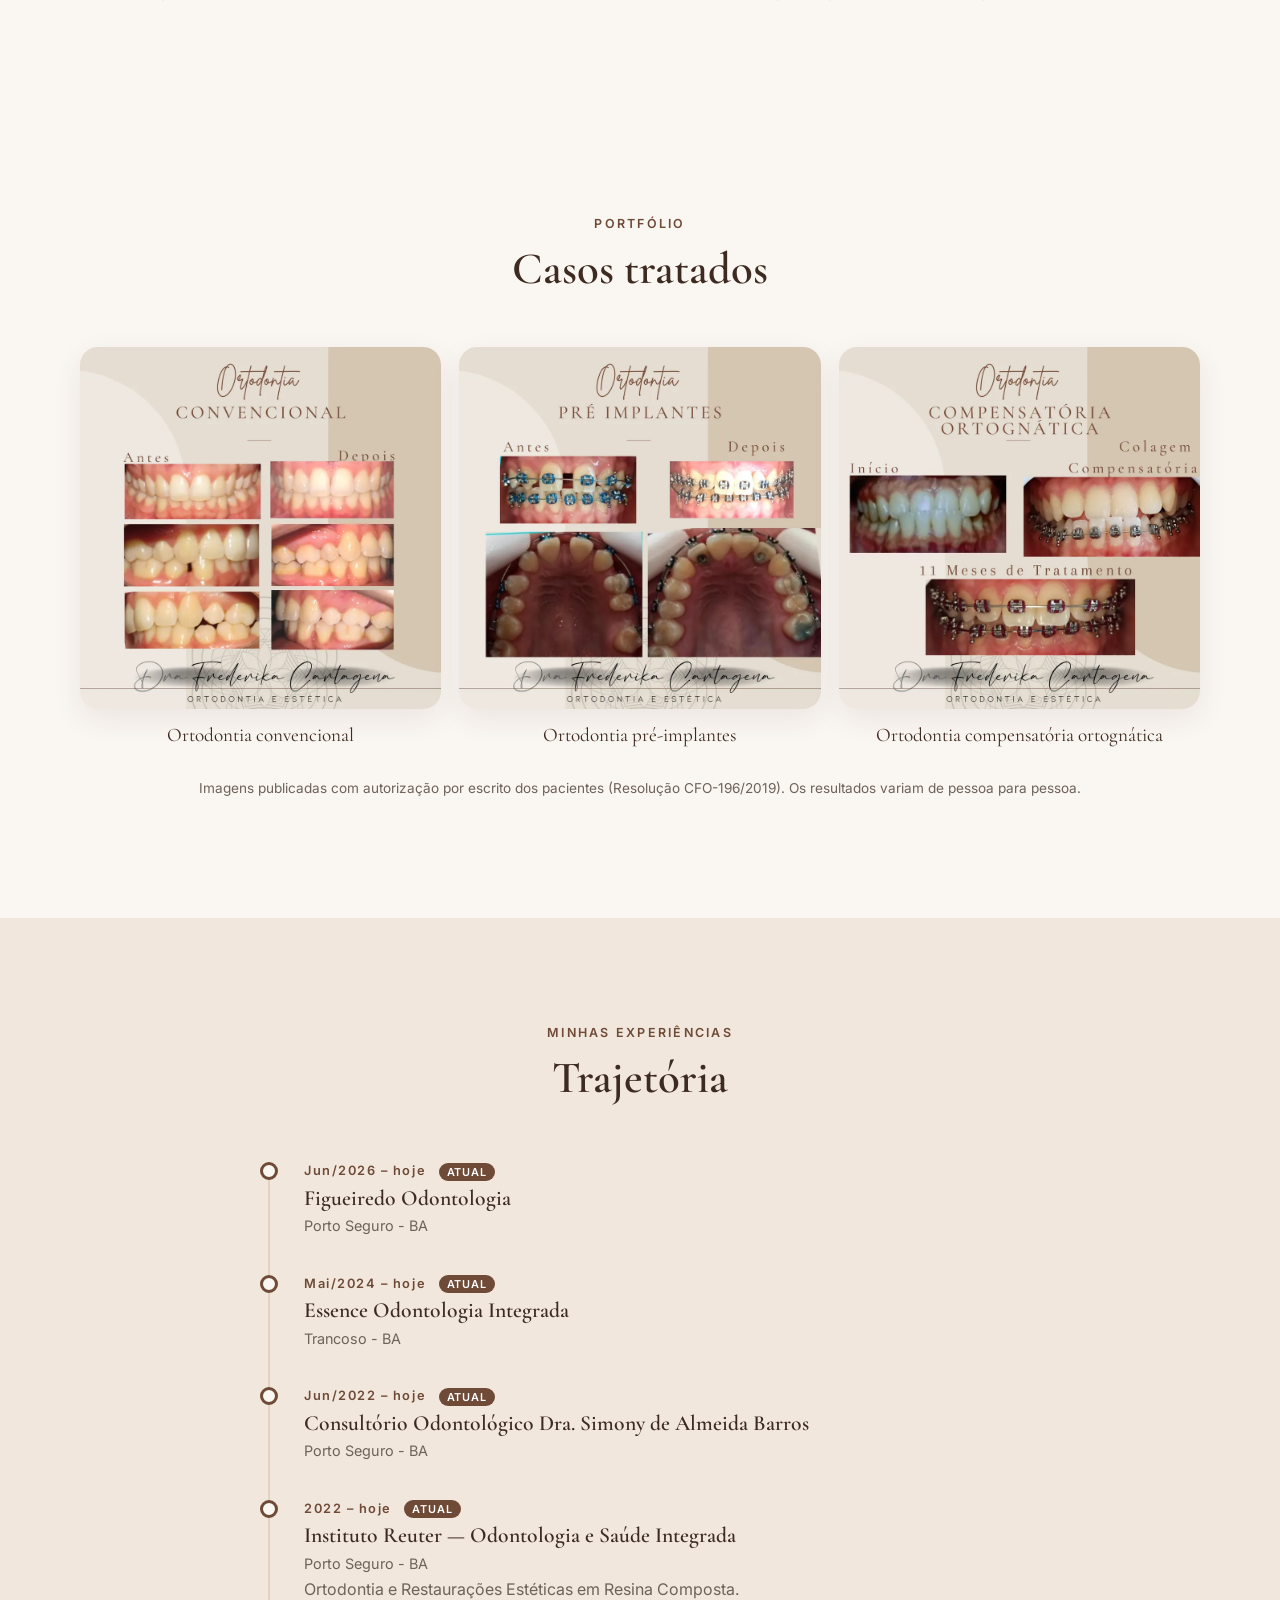
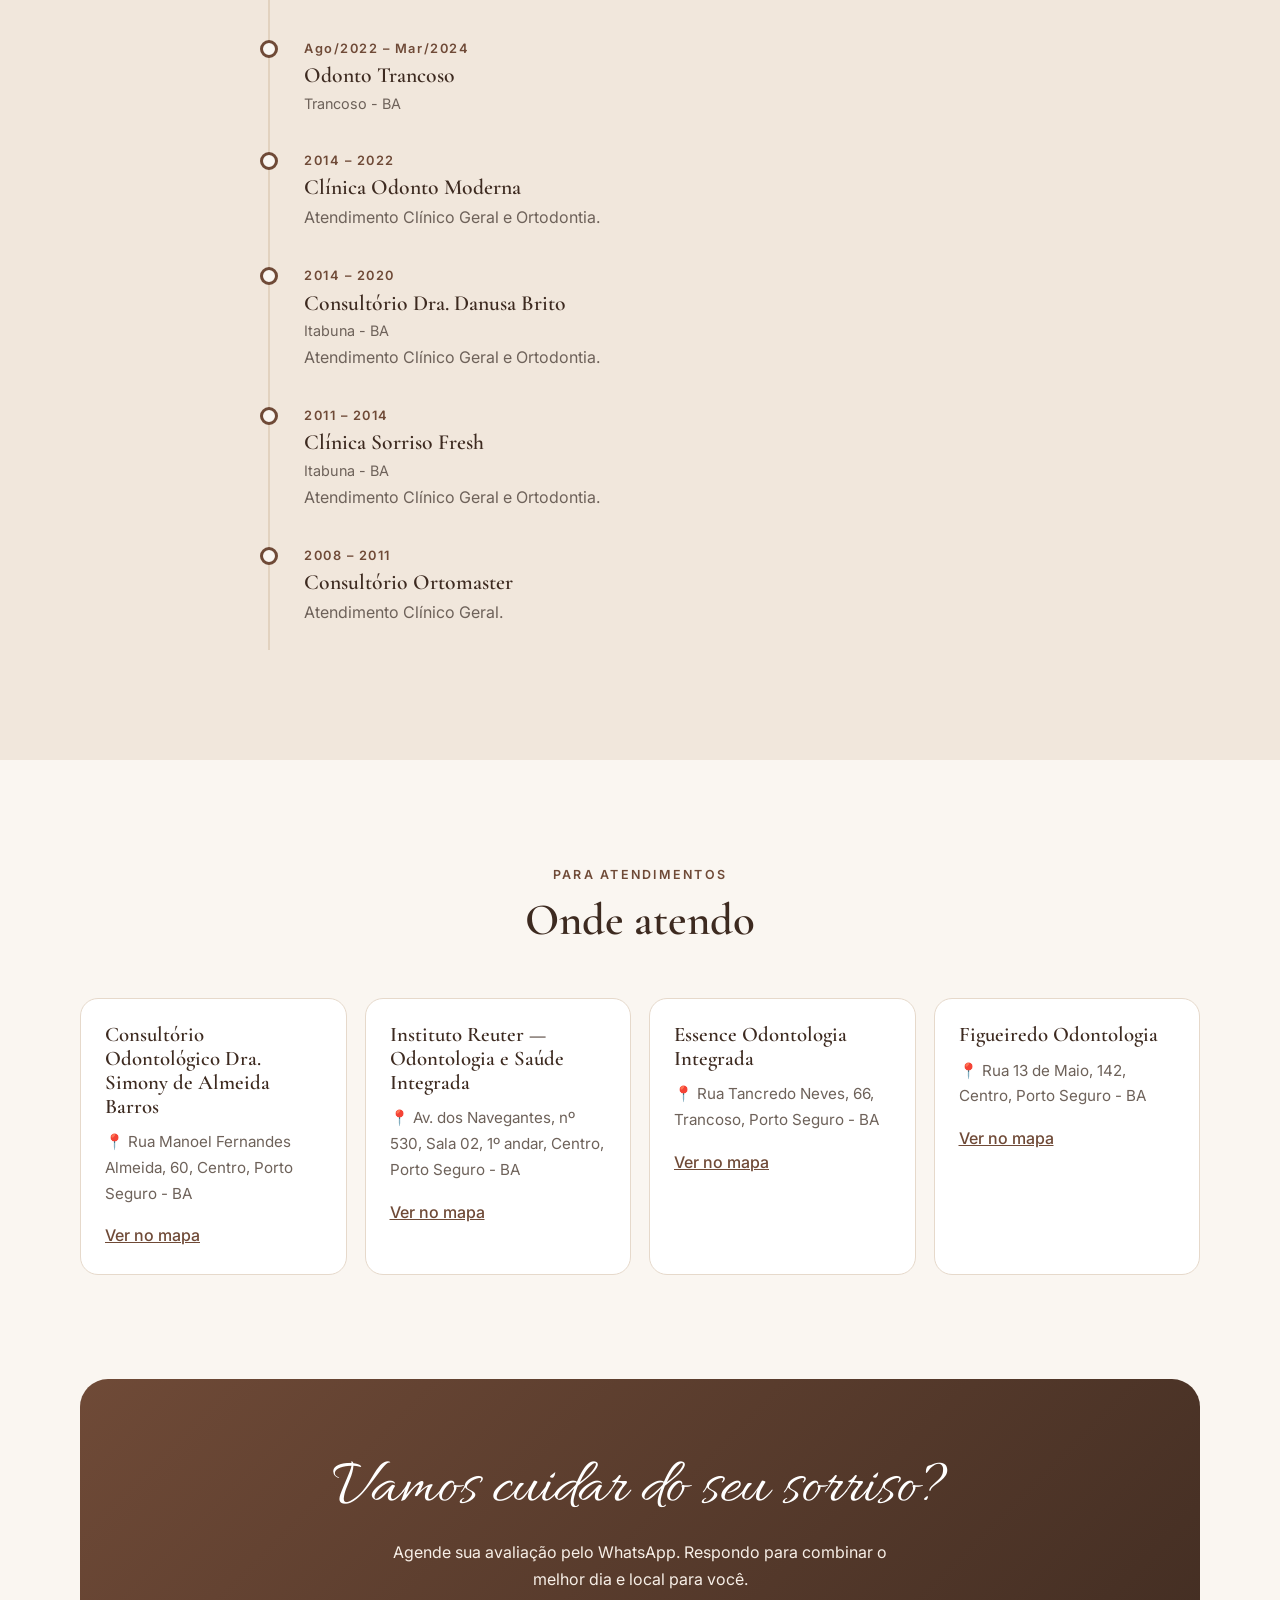
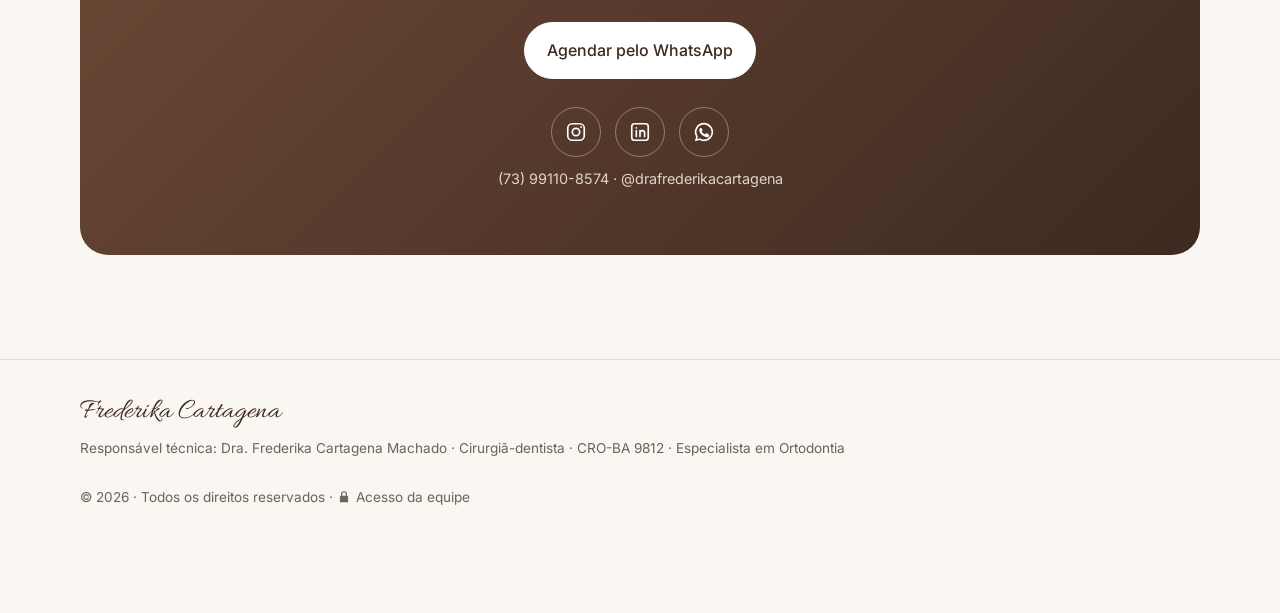
==== commit e86b93a6: "Faixa de números, Como funciona e ícones das redes sociais" ====
--- a/index.html
+++ b/index.html
@@ -57,6 +57,7 @@
           <a href="#sobre">Sobre</a>
           <a href="#tratamentos">Tratamentos</a>
           <a href="#casos">Casos</a>
+          <a href="#como-funciona">Como funciona</a>
           <a href="#trajetoria">Trajetória</a>
           <a href="#onde-atendo">Onde atendo</a>
           <a class="menu__equipe" href="https://app.drafrederika.com.br" title="Sistema interno do consultório"><svg aria-hidden="true" viewBox="0 0 24 24" class="icone-cadeado"><path d="M7 10V7a5 5 0 0 1 10 0v3h1a1 1 0 0 1 1 1v9a1 1 0 0 1-1 1H6a1 1 0 0 1-1-1v-9a1 1 0 0 1 1-1h1Zm2 0h6V7a3 3 0 0 0-6 0v3Z"/></svg><span>Acesso da equipe</span></a>
@@ -87,7 +88,6 @@
               <a class="botao botao--contorno" href="#tratamentos">Conheça os tratamentos</a>
             </div>
             <ul class="selos" aria-label="Destaques">
-              <li><strong>19 anos</strong> de formada</li>
               <li><strong>Especialista</strong> em Ortodontia</li>
               <li><strong>CRO-BA</strong> 9812</li>
             </ul>
@@ -98,6 +98,33 @@
               <img src="assets/img/retrato-topo.jpg" alt="Dra. Frederika Cartagena sorrindo" width="900" height="1203" fetchpriority="high" />
             </picture>
           </figure>
+        </div>
+      </section>
+
+
+      <!-- Números -->
+      <section class="numeros" aria-label="Em números">
+        <div class="container numeros__grade">
+          <div class="numero">
+            <svg aria-hidden="true" viewBox="0 0 24 24"><path d="M16 11a4 4 0 1 0-8 0 4 4 0 0 0 8 0ZM4 21a8 8 0 0 1 16 0" /></svg>
+            <p class="numero__valor">+<span data-contar="1000">1.000</span></p>
+            <p class="numero__rotulo">pacientes atendidos</p>
+          </div>
+          <div class="numero">
+            <svg aria-hidden="true" viewBox="0 0 24 24"><path d="M12 3l2.6 5.3 5.9.9-4.3 4.1 1 5.8L12 16.4 6.8 19.1l1-5.8L3.5 9.2l5.9-.9L12 3Z" /></svg>
+            <p class="numero__valor"><span data-contar="19">19</span></p>
+            <p class="numero__rotulo">anos de formada</p>
+          </div>
+          <div class="numero">
+            <svg aria-hidden="true" viewBox="0 0 24 24"><path d="M12 21s-7-6.2-7-11.5a7 7 0 0 1 14 0C19 14.8 12 21 12 21Z" /><circle cx="12" cy="9.5" r="2.5" /></svg>
+            <p class="numero__valor">+<span data-contar="12">12</span></p>
+            <p class="numero__rotulo">anos em Porto Seguro</p>
+          </div>
+          <div class="numero">
+            <svg aria-hidden="true" viewBox="0 0 24 24"><path d="M4 21V8l8-5 8 5v13M9 21v-6h6v6M12 7v4M10 9h4" /></svg>
+            <p class="numero__valor"><span data-contar="4">4</span></p>
+            <p class="numero__rotulo">clínicas onde atendo</p>
+          </div>
         </div>
       </section>
 
@@ -194,6 +221,23 @@
         </div>
       </section>
 
+
+      <!-- Por onde começar -->
+      <section class="secao" id="como-funciona">
+        <div class="container">
+          <header class="secao__cabecalho">
+            <p class="sobretitulo">Por onde começar?</p>
+            <h2>Como funciona</h2>
+          </header>
+          <ol class="passos">
+            <li><span class="passos__n">1</span><h3>Mensagem no WhatsApp</h3><p>Você conta o que deseja tratar e combinamos o dia e a clínica mais perto de você.</p></li>
+            <li><span class="passos__n">2</span><h3>Avaliação</h3><p>Uma conversa com calma e o exame do seu sorriso, para entender sua necessidade.</p></li>
+            <li><span class="passos__n">3</span><h3>Plano de tratamento</h3><p>Explico as opções, o tempo previsto e os cuidados, com uma comunicação simples.</p></li>
+            <li><span class="passos__n">4</span><h3>Acompanhamento</h3><p>Consultas de manutenção ao longo do tratamento e orientação para manter o resultado.</p></li>
+          </ol>
+        </div>
+      </section>
+
       <!-- Casos -->
       <section class="secao" id="casos">
         <div class="container">
@@ -280,12 +324,13 @@
         <div class="container chamada__caixa">
           <h2><span class="script">Vamos cuidar do seu sorriso?</span></h2>
           <p>Agende sua avaliação pelo WhatsApp. Respondo para combinar o melhor dia e local para você.</p>
-          <a class="botao botao--claro" href="https://wa.me/5573991108574?text=Ol%C3%A1%2C%20Dra.%20Frederika!%20Gostaria%20de%20agendar%20uma%20avalia%C3%A7%C3%A3o." target="_blank" rel="noopener">Agendar pelo WhatsApp · (73) 99110-8574</a>
-          <p class="chamada__redes">
-            <a href="https://www.instagram.com/drafrederikacartagena/" target="_blank" rel="noopener">Instagram @drafrederikacartagena</a>
-            ·
-            <a href="https://www.linkedin.com/in/frederika-cartagena-machado-b78414239" target="_blank" rel="noopener">LinkedIn</a>
-          </p>
+          <a class="botao botao--claro" href="https://wa.me/5573991108574?text=Ol%C3%A1%2C%20Dra.%20Frederika!%20Gostaria%20de%20agendar%20uma%20avalia%C3%A7%C3%A3o." target="_blank" rel="noopener">Agendar pelo WhatsApp</a>
+          <ul class="redes" aria-label="Redes sociais e contato">
+            <li><a href="https://www.instagram.com/drafrederikacartagena/" target="_blank" rel="noopener" aria-label="Instagram @drafrederikacartagena"><svg viewBox="0 0 24 24" aria-hidden="true"><rect x="3" y="3" width="18" height="18" rx="5" /><circle cx="12" cy="12" r="4" /><circle cx="17.5" cy="6.5" r="1" class="cheio" /></svg></a></li>
+            <li><a href="https://www.linkedin.com/in/frederika-cartagena-machado-b78414239" target="_blank" rel="noopener" aria-label="LinkedIn"><svg viewBox="0 0 24 24" aria-hidden="true"><rect x="3" y="3" width="18" height="18" rx="3" /><path d="M8 10.5V17M8 7.5v.01M12 17v-6.5M12 13.2c0-1.6 1-2.7 2.4-2.7S17 11.4 17 13v4" /></svg></a></li>
+            <li><a href="https://wa.me/5573991108574?text=Ol%C3%A1%2C%20Dra.%20Frederika!%20Gostaria%20de%20agendar%20uma%20avalia%C3%A7%C3%A3o." target="_blank" rel="noopener" aria-label="WhatsApp (73) 99110-8574"><svg viewBox="0 0 24 24" aria-hidden="true"><path class="cheio" d="M12 2a10 10 0 0 0-8.6 15.1L2 22l5-1.3A10 10 0 1 0 12 2Zm0 18.2a8.2 8.2 0 0 1-4.2-1.1l-.3-.2-3 .8.8-2.9-.2-.3A8.2 8.2 0 1 1 12 20.2Zm4.5-6.1c-.2-.1-1.5-.7-1.7-.8-.2-.1-.4-.1-.6.1l-.8 1c-.1.2-.3.2-.5.1a6.7 6.7 0 0 1-3.3-2.9c-.2-.4.2-.4.7-1.3.1-.2 0-.3 0-.4l-.8-1.8c-.2-.5-.4-.4-.6-.4h-.5a1 1 0 0 0-.7.3 3 3 0 0 0-.9 2.2 5.2 5.2 0 0 0 1.1 2.8 11.9 11.9 0 0 0 4.6 4c1.7.7 2.3.8 3.2.7.5-.1 1.5-.6 1.8-1.2.2-.6.2-1.1.1-1.2l-.4-.2Z" /></svg></a></li>
+          </ul>
+          <p class="chamada__arroba">(73) 99110-8574 · @drafrederikacartagena</p>
         </div>
       </section>
     </main>
--- a/assets/css/style.css
+++ b/assets/css/style.css
@@ -220,7 +220,7 @@
   transition: transform 0.2s;
 }
 
-@media (max-width: 1080px) {
+@media (max-width: 1200px) {
   .menu-botao {
     display: block;
   }
@@ -298,6 +298,7 @@
   font-size: 0.92rem;
 }
 .selos strong {
+  font-variant-numeric: lining-nums;
   display: block;
   font-family: var(--fonte-titulo);
   font-size: 1.5rem;
@@ -684,6 +685,130 @@
   font-weight: 500;
 }
 
+/* Números (faixa escura, contagem animada) */
+.numeros {
+  background: linear-gradient(120deg, var(--cafe-escuro) 0%, #5a3a2b 100%);
+  color: #f7efe7;
+  padding: clamp(36px, 6vw, 56px) 0;
+}
+.numeros__grade {
+  display: grid;
+  grid-template-columns: repeat(4, 1fr);
+  gap: 24px;
+  text-align: center;
+}
+.numero svg {
+  width: 30px;
+  height: 30px;
+  fill: none;
+  stroke: #e9cdb5;
+  stroke-width: 1.8;
+  stroke-linecap: round;
+  stroke-linejoin: round;
+  margin: 0 auto 8px;
+  display: block;
+}
+.numero__valor {
+  margin: 0;
+  font-variant-numeric: lining-nums tabular-nums;
+  font-family: var(--fonte-titulo);
+  font-size: clamp(2.4rem, 5vw, 3.4rem);
+  font-weight: 600;
+  line-height: 1;
+  color: #fff;
+}
+.numero__rotulo {
+  margin: 6px 0 0;
+  font-size: 0.82rem;
+  letter-spacing: 0.12em;
+  text-transform: uppercase;
+  color: #e9cdb5;
+}
+@media (max-width: 760px) {
+  .numeros__grade {
+    grid-template-columns: repeat(2, 1fr);
+    row-gap: 32px;
+  }
+}
+
+/* Como funciona */
+.passos {
+  list-style: none;
+  margin: 0;
+  padding: 0;
+  display: grid;
+  grid-template-columns: repeat(4, 1fr);
+  gap: 20px;
+  counter-reset: passo;
+  position: relative;
+}
+.passos::before {
+  /* linha ligando as etapas (computador) */
+  content: "";
+  position: absolute;
+  top: 27px;
+  left: 12%;
+  right: 12%;
+  height: 2px;
+  background: repeating-linear-gradient(90deg, var(--areia-escura) 0 8px, transparent 8px 14px);
+}
+.passos li {
+  position: relative;
+  text-align: center;
+  padding: 0 8px;
+}
+.passos__n {
+  position: relative;
+  font-variant-numeric: lining-nums;
+  display: grid;
+  place-items: center;
+  width: 56px;
+  height: 56px;
+  margin: 0 auto 16px;
+  border-radius: 50%;
+  background: var(--creme);
+  border: 2px solid var(--cafe);
+  font-family: var(--fonte-titulo);
+  font-size: 1.6rem;
+  font-weight: 600;
+  color: var(--cafe);
+}
+.passos h3 {
+  font-size: 1.3rem;
+}
+.passos p {
+  color: var(--texto-suave);
+  font-size: 0.95rem;
+  margin: 0;
+}
+@media (max-width: 860px) {
+  .passos {
+    grid-template-columns: 1fr;
+    max-width: 480px;
+    margin-inline: auto;
+  }
+  .passos::before {
+    top: 28px;
+    bottom: 28px;
+    left: 27px;
+    right: auto;
+    width: 2px;
+    height: auto;
+    background: repeating-linear-gradient(180deg, var(--areia-escura) 0 8px, transparent 8px 14px);
+  }
+  .passos li {
+    text-align: left;
+    padding: 0 0 0 76px;
+    min-height: 72px;
+  }
+  .passos__n {
+    position: absolute;
+    left: 0;
+    top: 0;
+    margin: 0;
+  }
+}
+
 /* Chamada final */
 .chamada {
   padding: 0 0 clamp(56px, 9vw, 104px);
@@ -707,8 +832,47 @@
 .chamada__caixa .botao {
   margin: 0.8rem 0 1.4rem;
 }
-.chamada__redes a {
+.redes {
+  list-style: none;
+  margin: 0.4rem 0 0.6rem;
+  padding: 0;
+  display: flex;
+  justify-content: center;
+  gap: 14px;
+}
+.redes a {
+  display: grid;
+  place-items: center;
+  width: 50px;
+  height: 50px;
+  border-radius: 50%;
+  border: 1px solid rgb(255 255 255 / 0.35);
   color: #fff;
+  transition:
+    background 0.2s,
+    transform 0.2s;
+}
+.redes a:hover {
+  background: rgb(255 255 255 / 0.15);
+  transform: translateY(-2px);
+}
+.redes svg {
+  width: 22px;
+  height: 22px;
+  fill: none;
+  stroke: currentColor;
+  stroke-width: 1.8;
+  stroke-linecap: round;
+  stroke-linejoin: round;
+}
+.redes svg .cheio {
+  fill: currentColor;
+  stroke: none;
+}
+.chamada__arroba {
+  font-size: 0.9rem;
+  opacity: 0.85;
+  margin: 0;
 }
 
 /* Rodapé */
